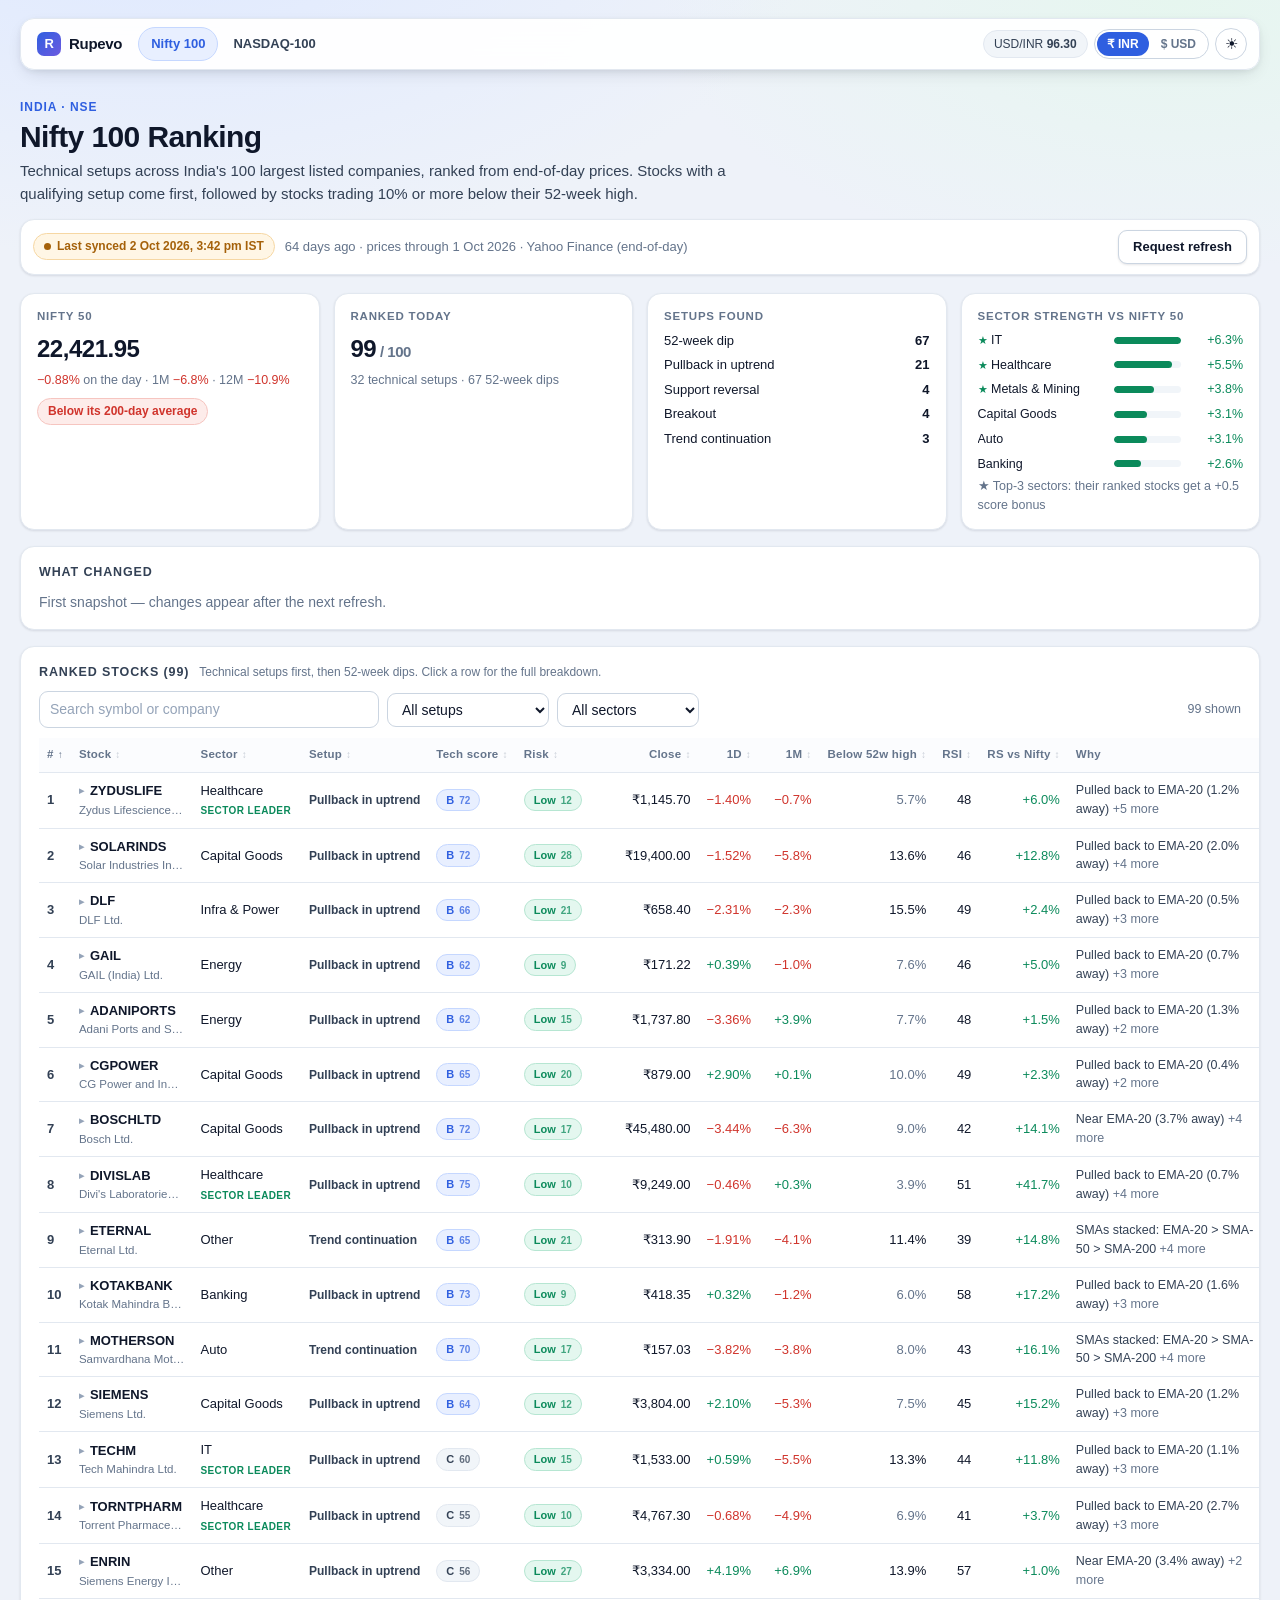
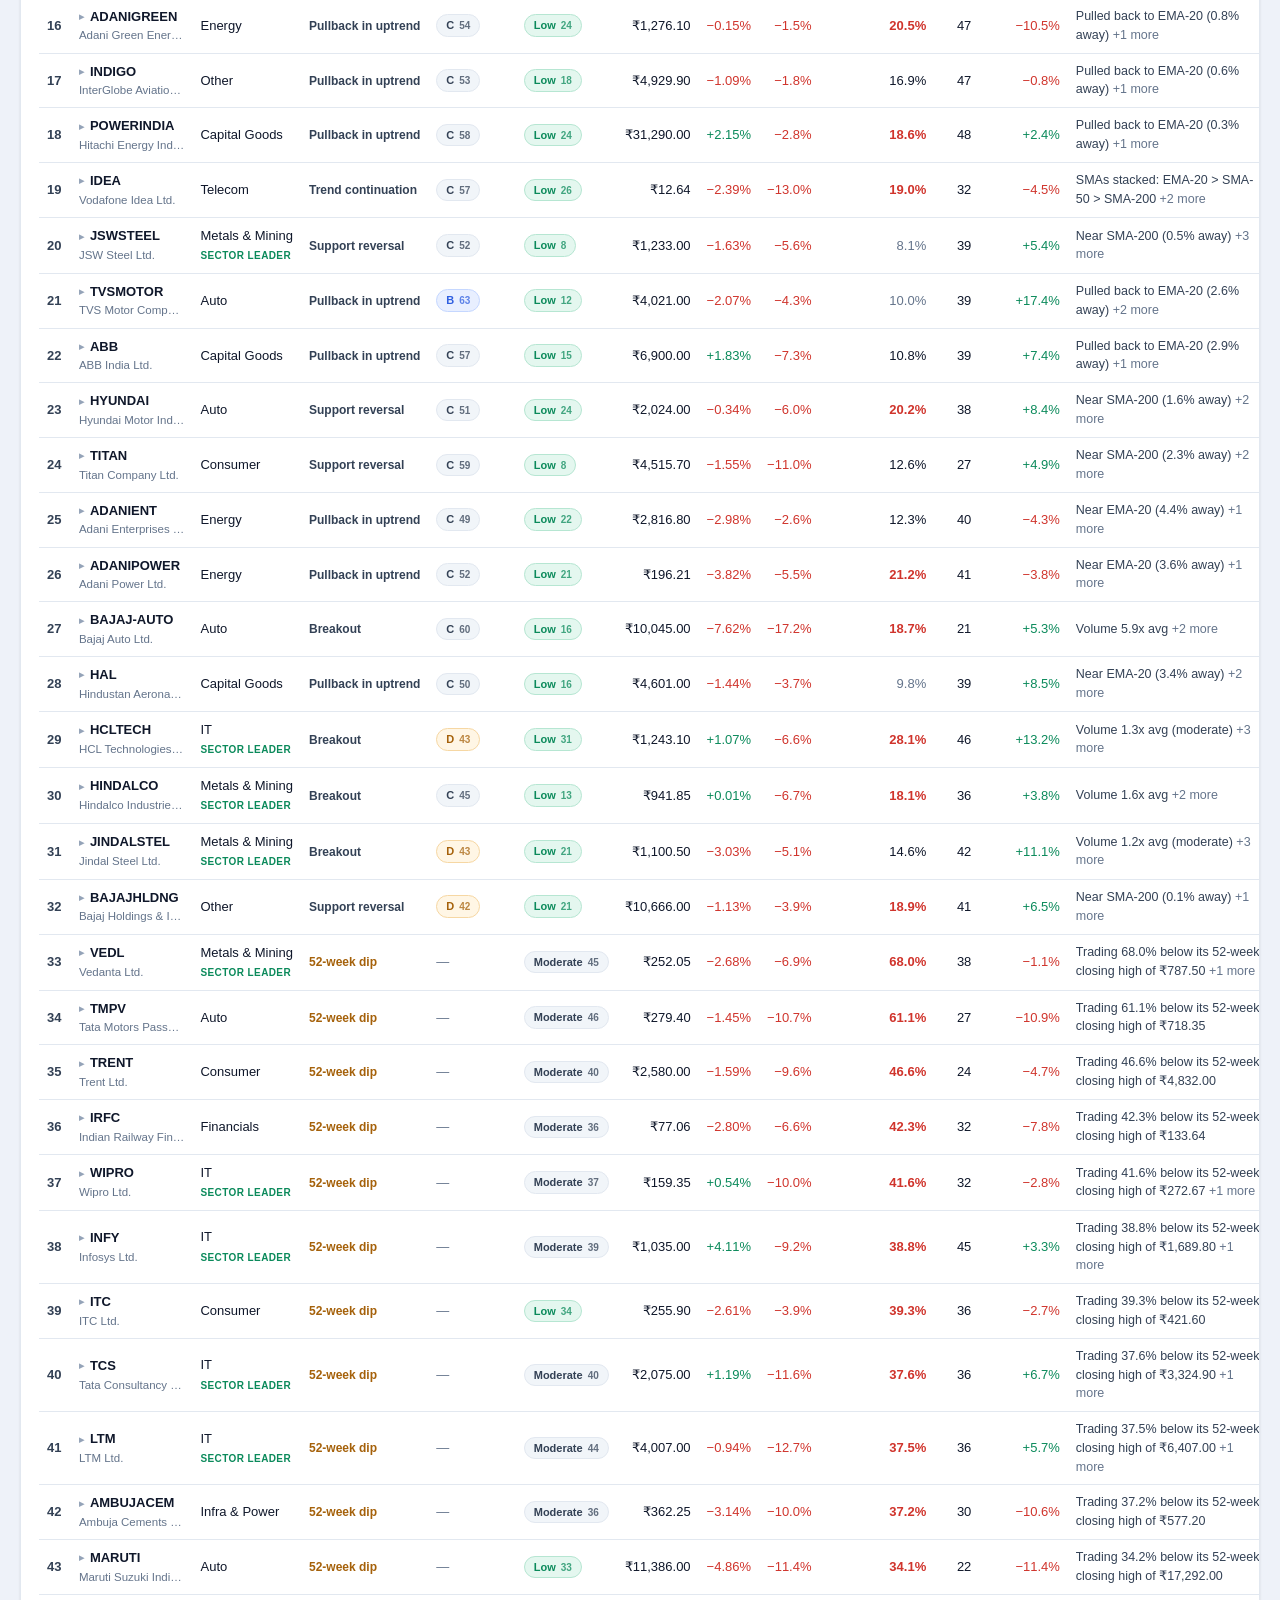
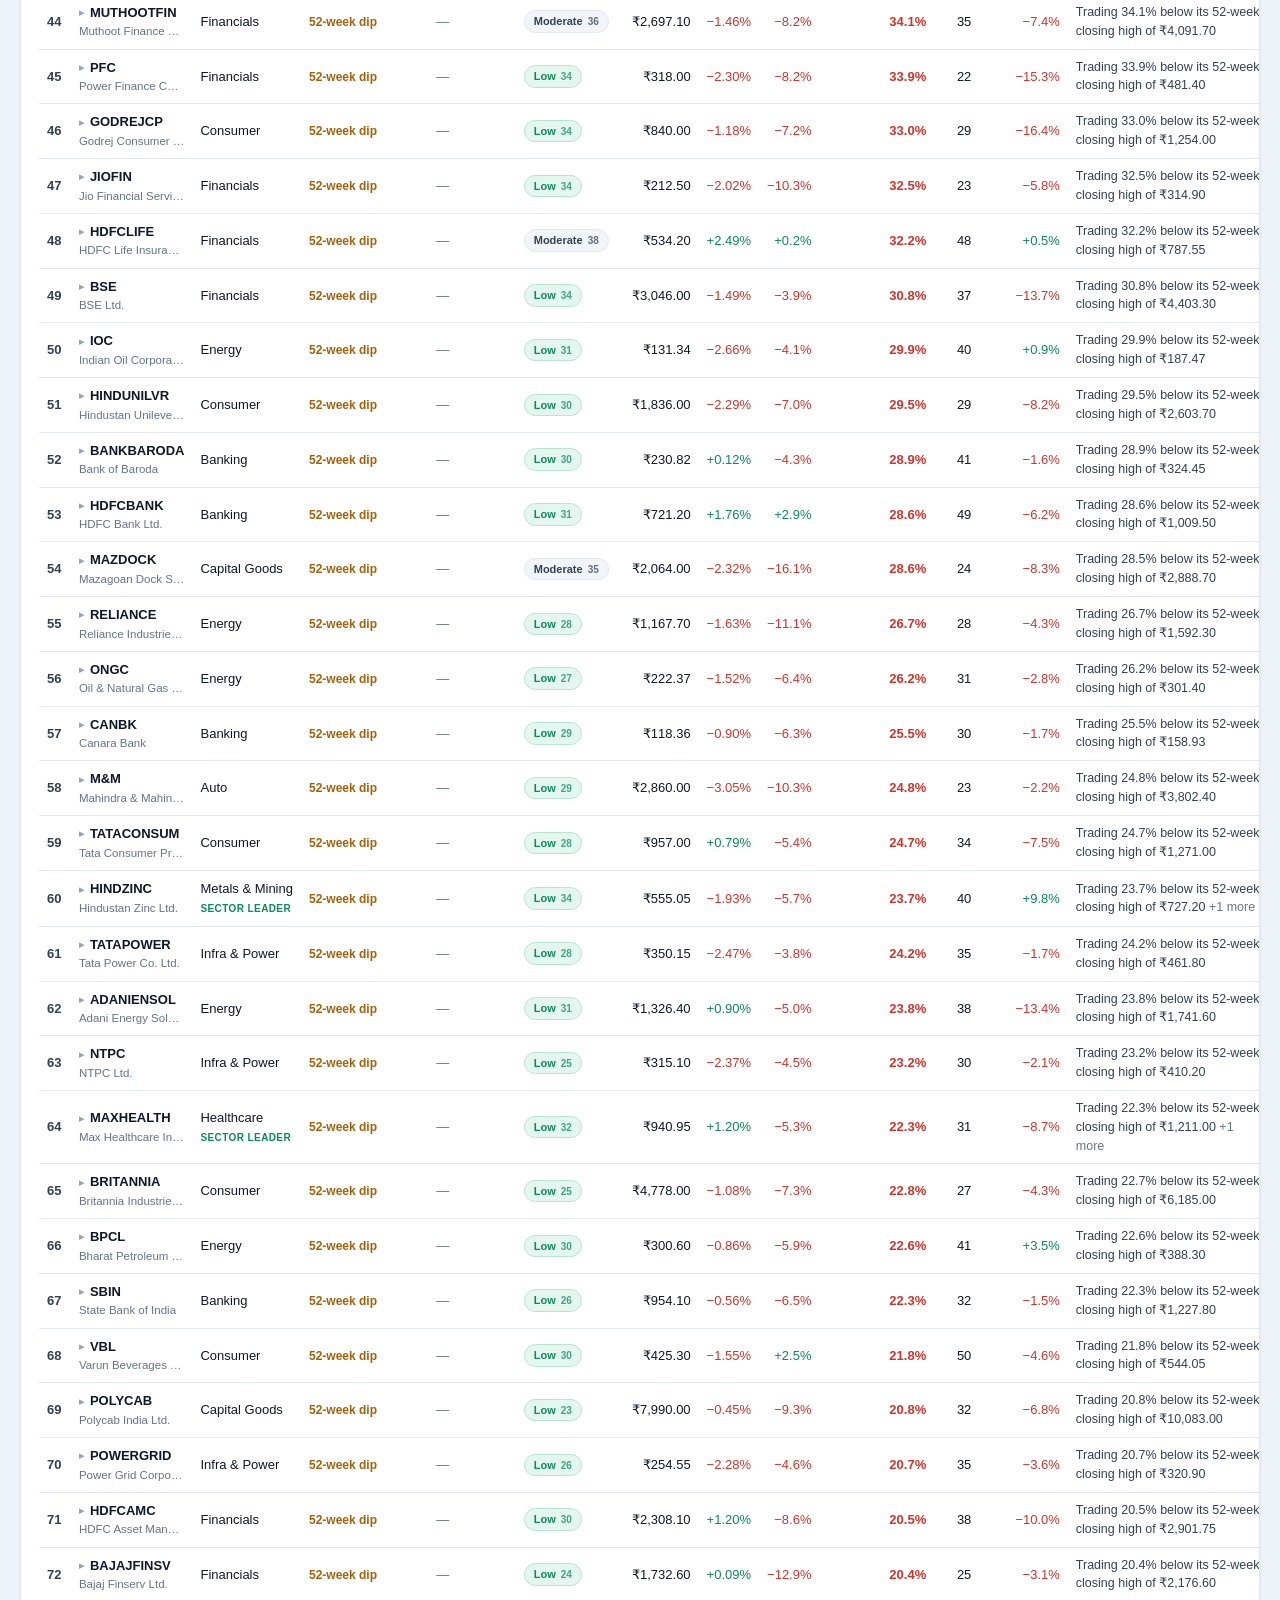
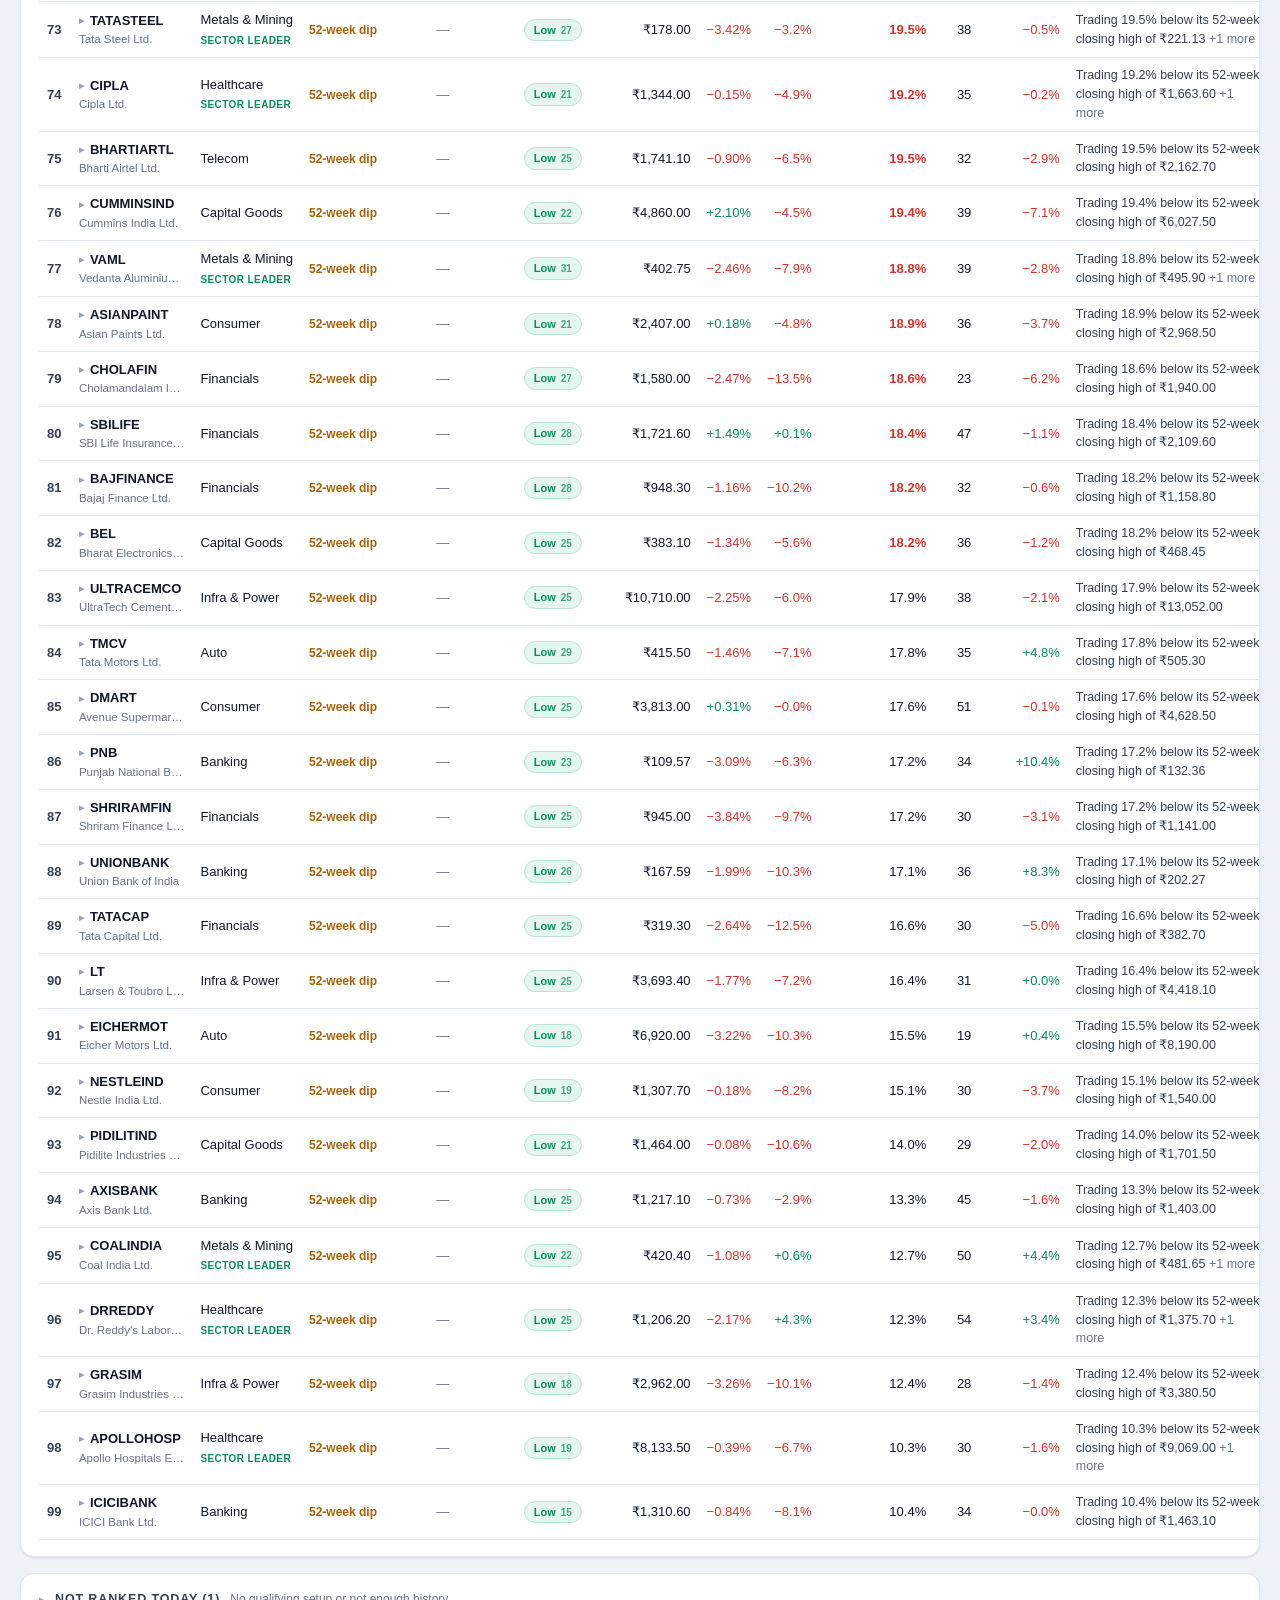
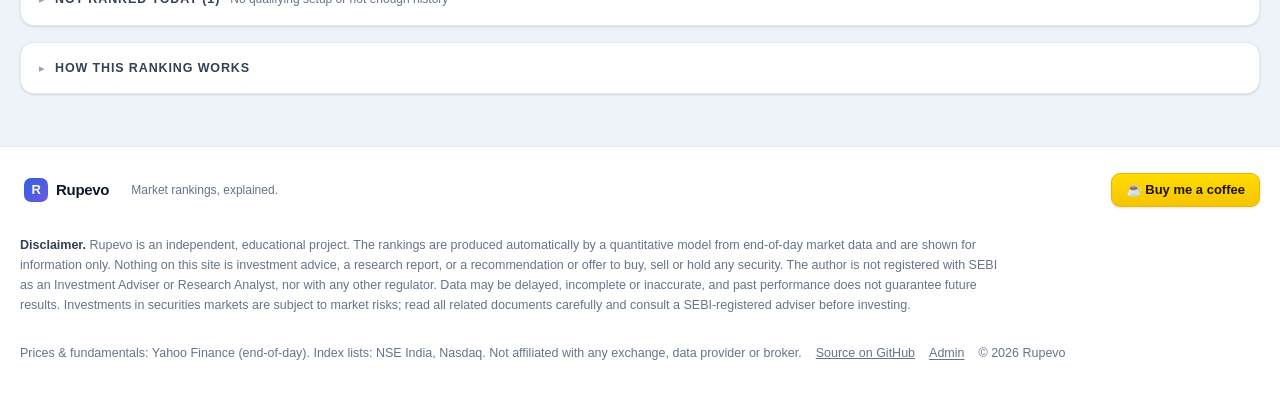
==== site/india/index.html @ c5e76577 "Launch Rupevo: public Nifty 100 and NASDAQ-100 rankings Static GitHub Pages site plus a Python pipel" ====
<!DOCTYPE html>
<html lang="en">
<head>
  <meta charset="utf-8">
  <meta name="viewport" content="width=device-width, initial-scale=1">
  <title>Indian Nifty 100 Ranking — Rupevo</title>
  <meta name="description" content="Daily technical ranking of India's Nifty 100 stocks: setups, technical scores, risk grades and 52-week dips from end-of-day prices.">
  <meta http-equiv="Content-Security-Policy" content="default-src 'self'; script-src 'self'; style-src 'self' 'unsafe-inline'; img-src 'self' data:; connect-src 'self' https://api.github.com https://api.web3forms.com; base-uri 'self'; form-action 'self'; object-src 'none'">
  <meta property="og:title" content="Indian Nifty 100 Ranking — Rupevo">
  <meta property="og:description" content="Technical setups, scores and risk grades for the Nifty 100.">
  <link rel="icon" href="../assets/img/favicon.svg" type="image/svg+xml">
  <link rel="stylesheet" href="../assets/css/rupevo.css">
  <script src="../assets/js/boot.js"></script>
  <script type="module" src="../assets/js/india.js"></script>
</head>
<body>
  <header id="site-nav"></header>
  <main id="app" class="wrap" aria-busy="true">
    <section class="hero">
      <div class="eyebrow">India · NSE</div>
      <h1>Nifty 100 Ranking</h1>
      <p class="lede">Technical setups across India's 100 largest listed companies, ranked from
        end-of-day prices. Stocks with a qualifying setup come first, followed by stocks trading 10% or
        more below their 52-week high.</p>
      <div class="sync-bar" id="sync-bar"><span class="skel" style="width:320px"></span></div>
    </section>
    <noscript><div class="banner warn">This page needs JavaScript to display the ranking.</div></noscript>
    <div id="notice"></div>
    <div class="tiles" id="tiles"></div>
    <section class="card" id="changes" hidden></section>
    <section class="card" id="ranked-card">
      <span class="skel"></span><span class="skel"></span><span class="skel"></span><span class="skel"></span>
    </section>
    <section class="card" id="others-card" hidden></section>
    <section class="card" id="method-card">
      <details class="fold"><summary><h2>How this ranking works</h2></summary><div id="method-body"></div></details>
    </section>
  </main>
  <footer id="site-footer"></footer>
</body>
</html>
---- site/assets/css/rupevo.css ----
/* Rupevo design system — tokens and components ported from the
   ai-portfolio-manager dashboard (modes/dashboard/theme.py) so the public
   site reads as the same product. Theme is driven by html[data-theme]. */

:root {
  color-scheme: light;
  --bg: #eef2f9;
  --bg-tint: radial-gradient(1200px 600px at 12% -8%, #dfe9ff 0%, rgba(223,233,255,0) 55%),
             radial-gradient(1000px 520px at 92% 0%, #e6f6ef 0%, rgba(230,246,239,0) 52%);
  --card: #ffffff;
  --card-2: #fbfcfe;
  --soft: #f1f5f9;
  --input-bg: #ffffff;
  --line: #e2e8f0;
  --line-strong: #cbd5e1;
  --fg: #0f172a;
  --fg-2: #334155;
  --muted: #64748b;
  --faint: #94a3b8;
  --accent: #2f5fe0;
  --accent-2: #6d5ae0;
  --accent-fg: #ffffff;
  --accent-soft: #e8efff;
  --accent-line: #c5d7ff;
  --pos: #0b8a5b;
  --pos-bg: #e4f7ef;
  --pos-line: #b6e6d2;
  --neg: #d0342c;
  --neg-bg: #fdecea;
  --neg-line: #f6c5c0;
  --warn-fg: #a5610a;
  --warn-bg: #fff6e5;
  --warn-line: #f6d7a3;
  --info-fg: #1d4ed8;
  --info-bg: #eaf1ff;
  --info-line: #c9daff;
  --radius: 14px;
  --radius-sm: 9px;
  --radius-pill: 999px;
  --shadow-sm: 0 1px 2px rgba(15,23,42,.05), 0 1px 3px rgba(15,23,42,.06);
  --shadow-md: 0 6px 18px -6px rgba(15,23,42,.16), 0 2px 6px rgba(15,23,42,.06);
  --shadow-lg: 0 18px 42px -18px rgba(15,23,42,.35);
  --ring: 0 0 0 3px rgba(47,95,224,.22);
  --font: -apple-system, BlinkMacSystemFont, "Segoe UI", Roboto, "Helvetica Neue", Arial, sans-serif;
  --mono: "SF Mono", ui-monospace, "Cascadia Mono", Menlo, Consolas, monospace;
  --wrap: 1240px;
}

html[data-theme="dark"] {
  color-scheme: dark;
  --bg: #0a1020;
  --bg-tint: radial-gradient(1200px 600px at 12% -8%, #16244a 0%, rgba(22,36,74,0) 55%),
             radial-gradient(1000px 520px at 92% 0%, #10312a 0%, rgba(16,49,42,0) 52%);
  --card: #121a2b;
  --card-2: #162034;
  --soft: #1a2438;
  --input-bg: #161f33;
  --line: #253149;
  --line-strong: #33425f;
  --fg: #e6edf8;
  --fg-2: #c6d2e4;
  --muted: #93a3bb;
  --faint: #6f819b;
  --accent: #6f9bff;
  --accent-2: #a08cff;
  --accent-fg: #08122a;
  --accent-soft: #1a2947;
  --accent-line: #2e4472;
  --pos: #34d39f;
  --pos-bg: #0f2e26;
  --pos-line: #1d5544;
  --neg: #ff7b72;
  --neg-bg: #331a1c;
  --neg-line: #5f2b2b;
  --warn-fg: #f0b45e;
  --warn-bg: #33260f;
  --warn-line: #5c451c;
  --info-fg: #93b4ff;
  --info-bg: #182444;
  --info-line: #2c3f6b;
  --shadow-sm: 0 1px 2px rgba(0,0,0,.4);
  --shadow-md: 0 8px 22px -8px rgba(0,0,0,.65);
  --shadow-lg: 0 22px 48px -20px rgba(0,0,0,.8);
  --ring: 0 0 0 3px rgba(111,155,255,.28);
}

* { box-sizing: border-box; }
html, body { min-height: 100%; }
body {
  margin: 0;
  padding: 18px 20px 0;
  font-family: var(--font);
  font-size: 14px;
  line-height: 1.5;
  color: var(--fg);
  background-color: var(--bg);
  background-image: var(--bg-tint);
  background-attachment: fixed;
  background-repeat: no-repeat;
  -webkit-font-smoothing: antialiased;
  display: flex;
  flex-direction: column;
}
a { color: var(--accent); }
::selection { background: var(--accent-soft); color: var(--fg); }
:focus-visible { outline: none; box-shadow: var(--ring); border-radius: var(--radius-sm); }
[hidden] { display: none !important; }
.sr-only { position: absolute; width: 1px; height: 1px; padding: 0; margin: -1px;
           overflow: hidden; clip: rect(0 0 0 0); white-space: nowrap; border: 0; }
.wrap { width: 100%; max-width: var(--wrap); margin: 0 auto; }
main.wrap { flex: 1; }
.muted { color: var(--muted); }
.faint { color: var(--faint); }
.pos { color: var(--pos); }
.neg { color: var(--neg); }
.num { font-variant-numeric: tabular-nums; }
.small { font-size: 12px; }
.mono { font-family: var(--mono); }

/* ── Navigation ─────────────────────────────────────────── */
.topnav {
  position: sticky; top: 8px; z-index: 40;
  display: flex; align-items: center; gap: 6px; flex-wrap: wrap;
  width: 100%; max-width: var(--wrap); margin: 0 auto 22px; padding: 8px 12px;
  background: color-mix(in srgb, var(--card) 94%, transparent);
  backdrop-filter: saturate(1.6) blur(12px);
  -webkit-backdrop-filter: saturate(1.6) blur(12px);
  border: 1px solid var(--line); border-radius: var(--radius);
  box-shadow: var(--shadow-md);
}
.brand {
  display: inline-flex; align-items: center; gap: 8px; padding: 2px 10px 2px 4px;
  font-weight: 800; font-size: 15px; letter-spacing: -.02em;
  color: var(--fg); text-decoration: none; white-space: nowrap;
}
.brand-mark {
  width: 24px; height: 24px; border-radius: 7px; display: inline-grid; place-items: center;
  background: linear-gradient(135deg, var(--accent), var(--accent-2));
  color: #fff; font-size: 13px; font-weight: 800;
}
.nav-links { display: flex; gap: 2px; flex-wrap: wrap; }
.nav-links a {
  padding: 6px 12px; border-radius: var(--radius-pill); border: 1px solid transparent;
  color: var(--fg-2); font-weight: 600; font-size: 13px; text-decoration: none; white-space: nowrap;
}
.nav-links a:hover { background: var(--soft); color: var(--fg); }
.nav-links a[aria-current="page"] {
  background: var(--accent-soft); color: var(--accent); border-color: var(--accent-line);
}
.nav-spacer { flex: 1; }
.fx-badge {
  font-size: 12px; padding: 4px 10px; border-radius: var(--radius-pill);
  background: var(--soft); color: var(--fg-2); border: 1px solid var(--line); white-space: nowrap;
}
.cur-toggle {
  display: inline-flex; padding: 2px; gap: 2px; border-radius: var(--radius-pill);
  border: 1px solid var(--line-strong); background: var(--card); cursor: pointer; font: inherit;
}
.cur-pill {
  padding: 3px 10px; border-radius: var(--radius-pill); font-size: 12px; font-weight: 700;
  color: var(--muted);
}
.cur-pill.active { background: var(--accent); color: var(--accent-fg); }
.icon-btn {
  font: inherit; font-size: 15px; line-height: 1; cursor: pointer;
  width: 32px; height: 32px; display: inline-flex; align-items: center; justify-content: center;
  border-radius: var(--radius-pill); border: 1px solid var(--line-strong);
  background: var(--card); color: var(--fg);
}
.icon-btn:hover { background: var(--soft); }
html[data-theme="dark"] .theme-sun { display: none; }
html:not([data-theme="dark"]) .theme-moon { display: none; }

/* ── Buttons, chips, inputs ─────────────────────────────── */
.btn {
  font: inherit; font-weight: 600; font-size: 13px; line-height: 1.2;
  display: inline-flex; align-items: center; gap: 6px;
  padding: 8px 14px; border-radius: var(--radius-sm); border: 1px solid transparent;
  background: linear-gradient(180deg, var(--accent), color-mix(in srgb, var(--accent) 86%, #000));
  color: var(--accent-fg); cursor: pointer; text-decoration: none;
  box-shadow: var(--shadow-sm); transition: filter .15s ease, box-shadow .15s ease;
}
.btn:hover { filter: brightness(1.06); box-shadow: var(--shadow-md); }
.btn:active { transform: translateY(1px); }
.btn[disabled] { opacity: .55; cursor: not-allowed; box-shadow: none; filter: none; }
.btn.alt { background: var(--card); color: var(--fg); border-color: var(--line-strong); }
.btn.alt:hover { background: var(--soft); }
.btn.ghost { background: transparent; color: var(--fg-2); border-color: transparent; box-shadow: none; }
.btn.ghost:hover { background: var(--soft); }
.btn.small { padding: 5px 10px; font-size: 12px; }
.linkish { font: inherit; background: none; border: 0; padding: 0; color: var(--accent);
           cursor: pointer; text-decoration: underline; text-underline-offset: 2px; }

.chip {
  display: inline-flex; align-items: center; gap: 6px; padding: 3px 10px;
  border-radius: var(--radius-pill); font-size: 12px; font-weight: 600; line-height: 1.6;
  border: 1px solid var(--line); background: var(--soft); color: var(--fg-2); white-space: nowrap;
}
.chip.pos { background: var(--pos-bg); color: var(--pos); border-color: var(--pos-line); }
.chip.neg { background: var(--neg-bg); color: var(--neg); border-color: var(--neg-line); }
.chip.warn { background: var(--warn-bg); color: var(--warn-fg); border-color: var(--warn-line); }
.chip.info { background: var(--info-bg); color: var(--info-fg); border-color: var(--info-line); }
.chip .dot { width: 7px; height: 7px; border-radius: 50%; background: currentColor; }

input[type="text"], input[type="search"], input[type="email"], input[type="password"],
select, textarea {
  font: inherit; color: var(--fg); background: var(--input-bg);
  border: 1px solid var(--line-strong); border-radius: var(--radius-sm); padding: 7px 10px;
}
input::placeholder, textarea::placeholder { color: var(--faint); }
input:focus-visible, select:focus-visible, textarea:focus-visible {
  border-color: var(--accent); box-shadow: var(--ring);
}
textarea { width: 100%; min-height: 96px; resize: vertical; }
label.field { display: grid; gap: 6px; font-size: 13px; font-weight: 600; color: var(--fg-2); }
label.field input, label.field select, label.field textarea { font-weight: 400; }
.field-hint { font-weight: 400; color: var(--muted); font-size: 12px; }

/* ── Cards and layout blocks ────────────────────────────── */
.card {
  background: var(--card); border: 1px solid var(--line); border-radius: var(--radius);
  box-shadow: var(--shadow-sm); padding: 16px 18px; margin-bottom: 16px; scroll-margin-top: 96px;
}
.card-head { display: flex; align-items: baseline; gap: 10px; flex-wrap: wrap; margin-bottom: 10px; }
.card-head h2 {
  margin: 0; font-size: 12.5px; font-weight: 800; letter-spacing: .07em;
  text-transform: uppercase; color: var(--fg-2);
}
.card-head .hint { font-size: 12px; color: var(--muted); }
.card-head .spacer { flex: 1; }

.hero { margin: 6px 0 18px; }
.eyebrow { font-size: 12px; font-weight: 700; letter-spacing: .08em; text-transform: uppercase;
           color: var(--accent); margin-bottom: 4px; }
.hero h1 { font-size: 30px; line-height: 1.15; font-weight: 800; letter-spacing: -.02em; margin: 0 0 6px; }
.hero .lede { margin: 0 0 14px; max-width: 760px; color: var(--fg-2); font-size: 15px; }

.sync-bar {
  display: flex; align-items: center; gap: 10px; flex-wrap: wrap;
  padding: 10px 12px; border: 1px solid var(--line); border-radius: var(--radius);
  background: var(--card); box-shadow: var(--shadow-sm);
}
.sync-bar .sync-meta { font-size: 13px; color: var(--muted); }
.sync-bar .spacer { flex: 1; }
.sync-bar .sync-actions { display: flex; gap: 8px; flex-wrap: wrap; }

.tiles { display: grid; gap: 14px; grid-template-columns: repeat(auto-fit, minmax(230px, 1fr));
         margin: 16px 0; }
.tile { background: var(--card); border: 1px solid var(--line); border-radius: var(--radius);
        box-shadow: var(--shadow-sm); padding: 14px 16px; }
.tile-label { font-size: 11.5px; font-weight: 700; letter-spacing: .07em; text-transform: uppercase;
              color: var(--muted); margin-bottom: 6px; }
.tile-value { font-size: 24px; font-weight: 800; letter-spacing: -.02em; font-variant-numeric: tabular-nums; }
.tile-sub { font-size: 12.5px; color: var(--muted); margin-top: 4px; }
.tile-list { list-style: none; margin: 0; padding: 0; display: grid; gap: 5px; font-size: 13px; }
.tile-list li { display: flex; justify-content: space-between; gap: 10px; }
.tile-list .lead { font-weight: 700; }

.mini-bar { display: grid; grid-template-columns: 128px 1fr 54px; align-items: center; gap: 8px;
            font-size: 12.5px; }
.mini-bar > span:first-child { white-space: nowrap; overflow: hidden; text-overflow: ellipsis; }
.mini-bar .star { color: var(--pos); font-size: 11px; }
.mini-bar .track { height: 7px; border-radius: 4px; background: var(--soft); overflow: hidden; }
.mini-bar .fill { height: 100%; border-radius: 4px; background: var(--accent); }
.mini-bar .fill.neg { background: var(--neg); }
.mini-bar .fill.pos { background: var(--pos); }
.mini-bar .val { text-align: right; font-variant-numeric: tabular-nums; }

/* ── Ranking tables ─────────────────────────────────────── */
.toolbar { display: flex; gap: 8px; flex-wrap: wrap; align-items: center; margin-bottom: 10px; }
.toolbar input[type="search"] { min-width: 220px; flex: 1 1 220px; max-width: 340px; }
.toolbar .count { font-size: 12.5px; color: var(--muted); margin-left: auto; }

.table-scroll { overflow-x: auto; -webkit-overflow-scrolling: touch;
                margin-inline: -18px; padding-inline: 18px; }
table.rank { width: 100%; border-collapse: collapse; font-size: 13px;
             font-variant-numeric: tabular-nums; }
table.rank th, table.rank td { padding: 8px 8px; text-align: left; vertical-align: middle;
                               border-bottom: 1px solid var(--line); white-space: nowrap; }
table.rank th { font-size: 11.5px; font-weight: 700; color: var(--muted); background: var(--card-2);
                letter-spacing: .02em; }
table.rank th.right, table.rank td.right { text-align: right; }
table.rank td.why { white-space: normal; min-width: 200px; max-width: 320px; color: var(--fg-2);
                    font-size: 12.5px; }
table.rank tbody tr.row { cursor: pointer; }
table.rank tbody tr.row:hover td { background: var(--soft); }
table.rank tbody tr.row.open td { background: var(--accent-soft); }
table.rank button.sort {
  font: inherit; color: inherit; background: none; border: 0; padding: 0; cursor: pointer;
  display: inline-flex; gap: 4px; align-items: center; text-transform: inherit; letter-spacing: inherit;
}
table.rank button.sort::after { content: "↕"; opacity: .35; font-size: 10px; }
table.rank th[aria-sort="ascending"] button.sort::after { content: "↑"; opacity: 1; }
table.rank th[aria-sort="descending"] button.sort::after { content: "↓"; opacity: 1; }
.rank-num { font-weight: 800; color: var(--fg-2); }
.stock { display: grid; gap: 1px; }
.stock .sym { font-weight: 800; color: var(--fg); background: none; border: 0; padding: 0; font: inherit;
              font-weight: 800; cursor: pointer; text-align: left; display: inline-flex; gap: 6px;
              align-items: center; }
.stock .sym::before { content: "▸"; font-size: 10px; color: var(--faint); transition: transform .12s; }
tr.open .stock .sym::before { transform: rotate(90deg); color: var(--accent); }
.stock .nm { font-size: 11.5px; color: var(--muted); max-width: 230px; overflow: hidden;
             text-overflow: ellipsis; }
.leader-tag { font-size: 10px; font-weight: 800; color: var(--pos); letter-spacing: .04em; }
.empty { padding: 26px 8px; text-align: center; color: var(--muted); }

/* Grade / band pills */
.grade { display: inline-flex; align-items: baseline; gap: 5px; padding: 2px 9px;
         border-radius: var(--radius-pill); font-size: 11px; font-weight: 700;
         border: 1px solid transparent; white-space: nowrap; }
.grade em { font-style: normal; font-weight: 600; opacity: .75; font-size: 10px; }
.conv-a, .band-excellent { background: var(--pos-bg); color: var(--pos); border-color: var(--pos-line); }
.conv-b, .band-strong { background: var(--accent-soft); color: var(--accent); border-color: var(--accent-line); }
.conv-c, .band-average { background: var(--soft); color: var(--fg-2); border-color: var(--line); }
.conv-d, .band-weak { background: var(--warn-bg); color: var(--warn-fg); border-color: var(--warn-line); }
.band-poor { background: var(--neg-bg); color: var(--neg); border-color: var(--neg-line); }
.risk-low { background: var(--pos-bg); color: var(--pos); border-color: var(--pos-line); }
.risk-moderate { background: var(--soft); color: var(--fg-2); border-color: var(--line); }
.risk-high { background: var(--warn-bg); color: var(--warn-fg); border-color: var(--warn-line); }
.risk-very-high { background: var(--neg-bg); color: var(--neg); border-color: var(--neg-line); }
.setup-tag { font-size: 12px; font-weight: 600; color: var(--fg-2); }
.setup-tag.dip { color: var(--warn-fg); }

/* Detail panel */
tr.detail-row > td { background: var(--card-2); white-space: normal; padding: 0; }
.detail { display: grid; gap: 18px; grid-template-columns: minmax(0, 1.1fr) minmax(0, 1fr);
          padding: 16px 18px 18px; }
.detail h3 { margin: 0 0 8px; font-size: 12px; letter-spacing: .07em; text-transform: uppercase;
             color: var(--muted); }
.detail section + section { margin-top: 16px; }
.detail ul.reasons { margin: 0; padding-left: 18px; display: grid; gap: 4px; color: var(--fg-2); }
.detail .bars { display: grid; gap: 7px; }
.detail .bar-row { display: grid; grid-template-columns: 150px 1fr 44px; gap: 10px; align-items: center;
                   font-size: 12.5px; }
.detail .bar-row .track { height: 8px; border-radius: 4px; background: var(--soft); overflow: hidden; }
.detail .bar-row .fill { height: 100%; border-radius: 4px;
                         background: linear-gradient(90deg, var(--accent), var(--accent-2)); }
.detail .bar-row.off { opacity: .5; }
.detail .bar-note { grid-column: 1 / -1; font-size: 11.5px; color: var(--muted); margin-top: -3px; }
.kv { display: grid; grid-template-columns: repeat(2, minmax(0, 1fr)); gap: 0 18px; font-size: 12.5px; }
.kv div { display: flex; justify-content: space-between; gap: 10px; padding: 5px 0;
          border-bottom: 1px dashed var(--line); }
.kv dt { color: var(--muted); }
.kv dd { margin: 0; font-weight: 600; text-align: right; font-variant-numeric: tabular-nums; }
.range { margin: 4px 0 10px; }
.range .track { position: relative; height: 6px; border-radius: 3px;
                background: linear-gradient(90deg, var(--neg-bg), var(--soft), var(--pos-bg));
                border: 1px solid var(--line); }
.range .marker { position: absolute; top: 50%; width: 12px; height: 12px; border-radius: 50%;
                 background: var(--accent); border: 2px solid var(--card); transform: translate(-50%, -50%);
                 box-shadow: var(--shadow-sm); }
.range .ends { display: flex; justify-content: space-between; font-size: 11.5px; color: var(--muted);
               margin-top: 4px; }
.detail .links { display: flex; gap: 12px; flex-wrap: wrap; font-size: 12.5px; margin-top: 12px; }

/* Changes card */
.changes { display: grid; gap: 14px; grid-template-columns: repeat(auto-fit, minmax(240px, 1fr)); }
.changes h3 { margin: 0 0 6px; font-size: 12px; text-transform: uppercase; letter-spacing: .07em;
              color: var(--muted); }
.changes ul { list-style: none; margin: 0; padding: 0; display: grid; gap: 4px; font-size: 13px; }
.changes li { display: flex; gap: 8px; align-items: baseline; }
.changes .sym { font-weight: 700; }

details.fold > summary { cursor: pointer; list-style: none; display: flex; align-items: baseline; gap: 10px; }
details.fold > summary::-webkit-details-marker { display: none; }
details.fold > summary::before { content: "▸"; color: var(--faint); font-size: 11px; transition: transform .12s; }
details.fold[open] > summary::before { transform: rotate(90deg); }
details.fold > summary h2 { margin: 0; font-size: 12.5px; font-weight: 800; letter-spacing: .07em;
                            text-transform: uppercase; color: var(--fg-2); }
details.fold[open] > summary { margin-bottom: 12px; }

.prose { color: var(--fg-2); max-width: 860px; }
.prose h3 { font-size: 14px; margin: 18px 0 6px; color: var(--fg); }
.prose p, .prose li { font-size: 13.5px; }
.prose table { border-collapse: collapse; font-size: 13px; margin: 8px 0; }
.prose th, .prose td { border-bottom: 1px solid var(--line); padding: 6px 10px; text-align: left; }

.banner { padding: 10px 14px; border-radius: var(--radius-sm); font-size: 13px; margin: 0 0 16px;
          border: 1px solid var(--info-line); background: var(--info-bg); color: var(--fg); }
.banner.warn { border-color: var(--warn-line); background: var(--warn-bg); color: var(--warn-fg); }
.banner.error { border-color: var(--neg-line); background: var(--neg-bg); color: var(--neg); }

/* Skeleton while data loads */
.skel { display: block; height: 14px; border-radius: 6px; margin: 8px 0;
        background: linear-gradient(90deg, var(--soft) 25%, var(--line) 37%, var(--soft) 63%);
        background-size: 400% 100%; animation: shimmer 1.3s ease infinite; }
@keyframes shimmer { 0% { background-position: 100% 50%; } 100% { background-position: 0 50%; } }

/* ── Landing ───────────────────────────────────────────── */
.home-hero { padding: 26px 0 8px; }
.home-hero h1 { font-size: 40px; line-height: 1.08; letter-spacing: -.03em; margin: 0 0 10px; }
.home-hero h1 .grad { background: linear-gradient(90deg, var(--accent), var(--accent-2));
                      -webkit-background-clip: text; background-clip: text; color: transparent; }
.home-hero p { font-size: 16px; color: var(--fg-2); max-width: 640px; margin: 0; }
.home-cards { display: grid; gap: 16px; grid-template-columns: repeat(auto-fit, minmax(280px, 1fr));
              margin: 26px 0; }
.home-card { display: flex; flex-direction: column; gap: 10px; padding: 20px; text-decoration: none;
             color: inherit; transition: transform .12s ease, box-shadow .15s ease; margin: 0; }
a.home-card:hover { transform: translateY(-2px); box-shadow: var(--shadow-md); }
.home-card h2 { margin: 0; font-size: 19px; letter-spacing: -.01em; }
.home-card p { margin: 0; color: var(--fg-2); }
.home-card .meta { font-size: 12.5px; color: var(--muted); margin-top: auto; }
.home-card .go { font-weight: 700; color: var(--accent); }
.home-card.soon { opacity: .75; border-style: dashed; }

/* ── Footer ─────────────────────────────────────────────── */
.site-footer { margin-top: 36px; border-top: 1px solid var(--line); background: var(--card);
               margin-inline: -20px; padding: 26px 20px 30px; }
.site-footer .inner { max-width: var(--wrap); margin: 0 auto; display: grid; gap: 16px; }
.footer-row { display: flex; gap: 12px; flex-wrap: wrap; align-items: center; }
.footer-row .spacer { flex: 1; }
.disclaimer { font-size: 12.5px; color: var(--muted); line-height: 1.6; max-width: 980px; }
.disclaimer strong { color: var(--fg-2); }
.footer-links { display: flex; gap: 14px; flex-wrap: wrap; font-size: 12.5px; color: var(--muted); }
.footer-links a, .footer-links button { color: var(--muted); }
.coffee-btn { background: linear-gradient(180deg, #ffdd00, #f5c400); color: #1f1300;
              border-color: #e6b800; }
html[data-theme="dark"] .coffee-btn { color: #1f1300; }

/* ── Dialogs and toasts ─────────────────────────────────── */
dialog.modal {
  width: min(520px, calc(100vw - 32px)); padding: 0; border: 1px solid var(--line);
  border-radius: var(--radius); background: var(--card); color: var(--fg); box-shadow: var(--shadow-lg);
}
dialog.modal::backdrop { background: rgba(8, 12, 24, .6); }
.modal-head { display: flex; align-items: center; gap: 10px; padding: 14px 18px;
              border-bottom: 1px solid var(--line); }
.modal-head h2 { margin: 0; font-size: 16px; flex: 1; }
.modal-body { padding: 16px 18px; display: grid; gap: 14px; font-size: 13.5px; }
.modal-body p { margin: 0; color: var(--fg-2); }
.modal-foot { display: flex; gap: 8px; justify-content: flex-end; flex-wrap: wrap;
              padding: 12px 18px 16px; }
.modal-body ol { margin: 0; padding-left: 20px; display: grid; gap: 4px; color: var(--fg-2); }
.status-line { font-size: 13px; padding: 10px 12px; border-radius: var(--radius-sm);
               background: var(--soft); border: 1px solid var(--line); }
.status-line.ok { background: var(--pos-bg); border-color: var(--pos-line); color: var(--pos); }
.status-line.bad { background: var(--neg-bg); border-color: var(--neg-line); color: var(--neg); }
.honeypot { position: absolute; left: -10000px; width: 1px; height: 1px; overflow: hidden; }

.toasts { position: fixed; right: 16px; bottom: 16px; z-index: 100; display: grid; gap: 8px;
          max-width: min(380px, calc(100vw - 32px)); }
.toast { padding: 11px 14px; border-radius: var(--radius-sm); font-size: 13px; box-shadow: var(--shadow-lg);
         background: var(--fg); color: var(--card); animation: toast-in .18s ease-out; }
.toast.ok { background: var(--pos); color: #fff; }
.toast.bad { background: var(--neg); color: #fff; }
@keyframes toast-in { from { transform: translateY(8px); opacity: 0; } to { transform: none; opacity: 1; } }

.admin-panel { border: 1px dashed var(--accent-line); background: var(--accent-soft); }

@media (max-width: 860px) {
  body { padding: 12px 12px 0; }
  .topnav { position: static; }
  .nav-spacer { flex-basis: 100%; height: 0; }
  .hero h1 { font-size: 24px; }
  .home-hero h1 { font-size: 30px; }
  .card { padding: 12px; }
  .table-scroll { margin-inline: -12px; padding-inline: 12px; }
  .detail { grid-template-columns: 1fr; padding: 12px; }
  .detail .bar-row { grid-template-columns: 112px 1fr 40px; }
  .kv { grid-template-columns: 1fr; }
  .site-footer { margin-inline: -12px; }
  table.rank .opt { display: none; }
}

@media (prefers-reduced-motion: reduce) {
  * { animation-duration: .001ms !important; animation-iteration-count: 1 !important;
      transition-duration: .001ms !important; }
}
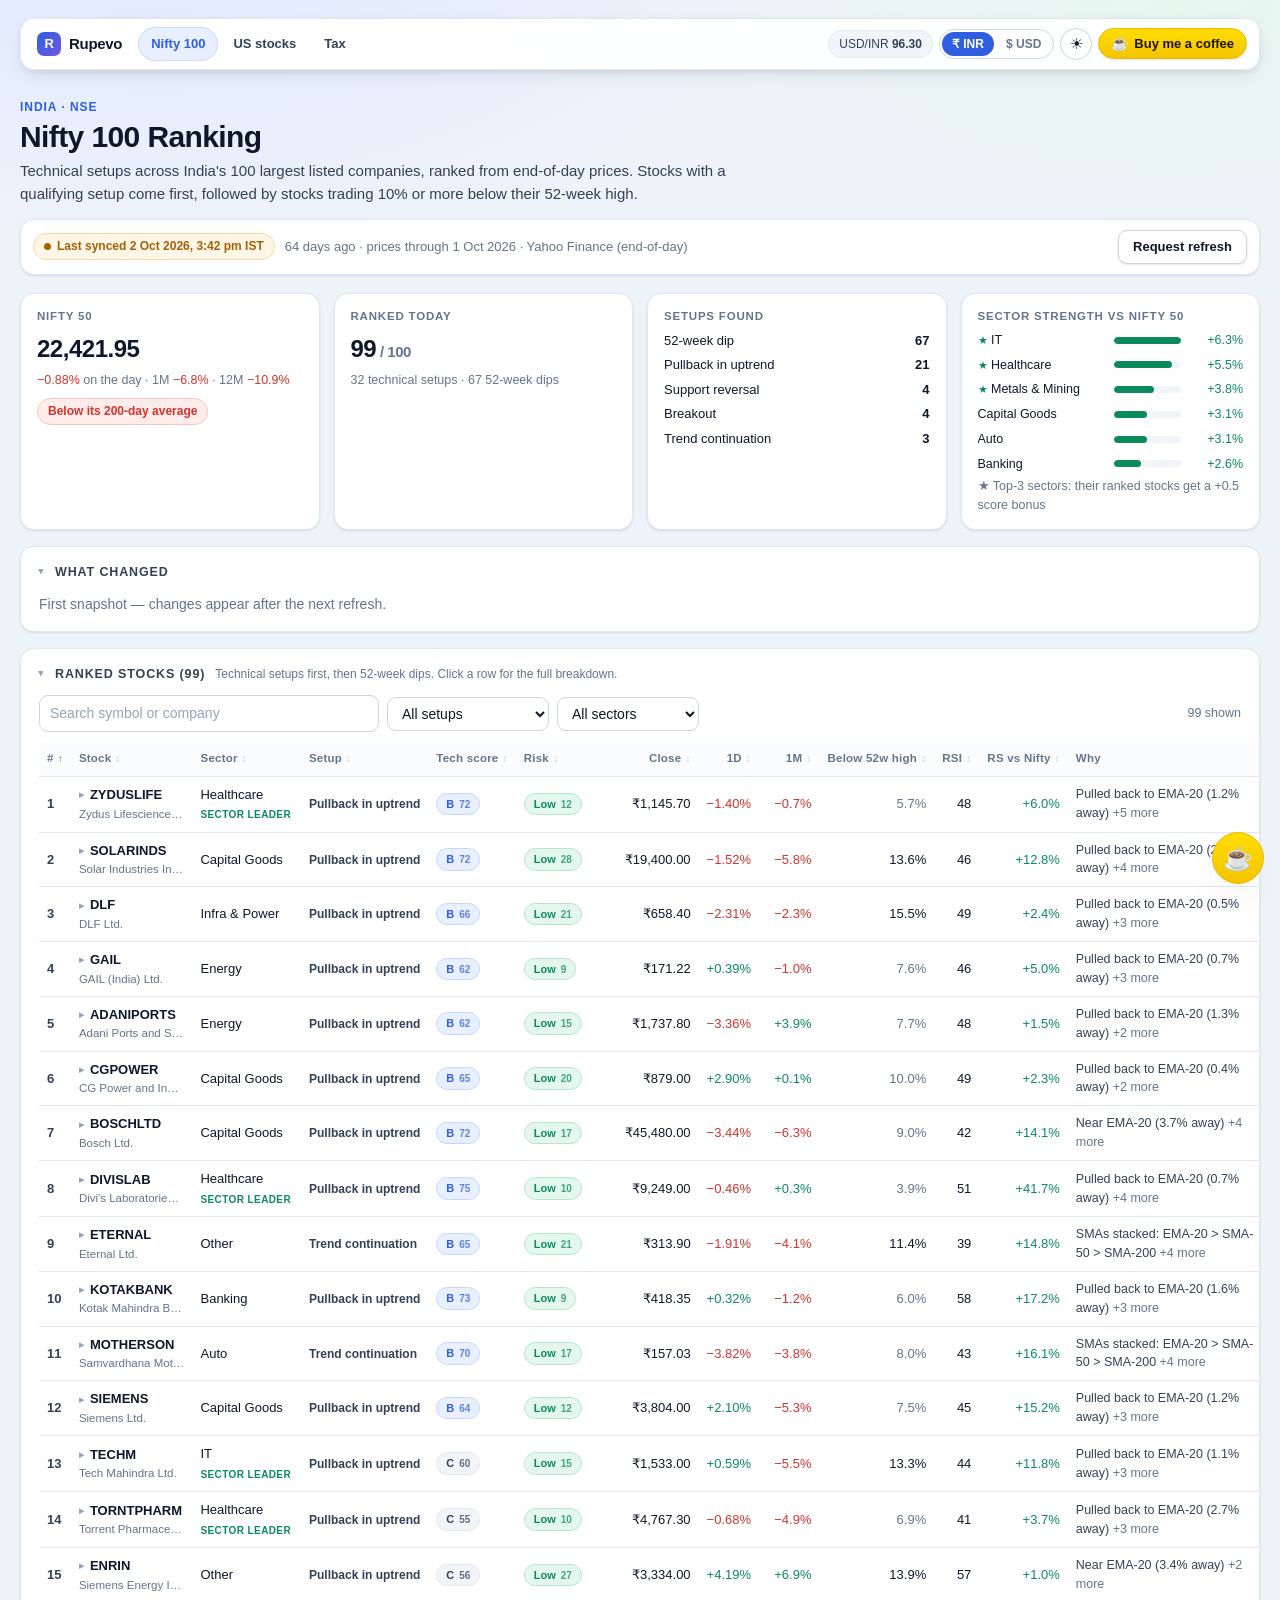
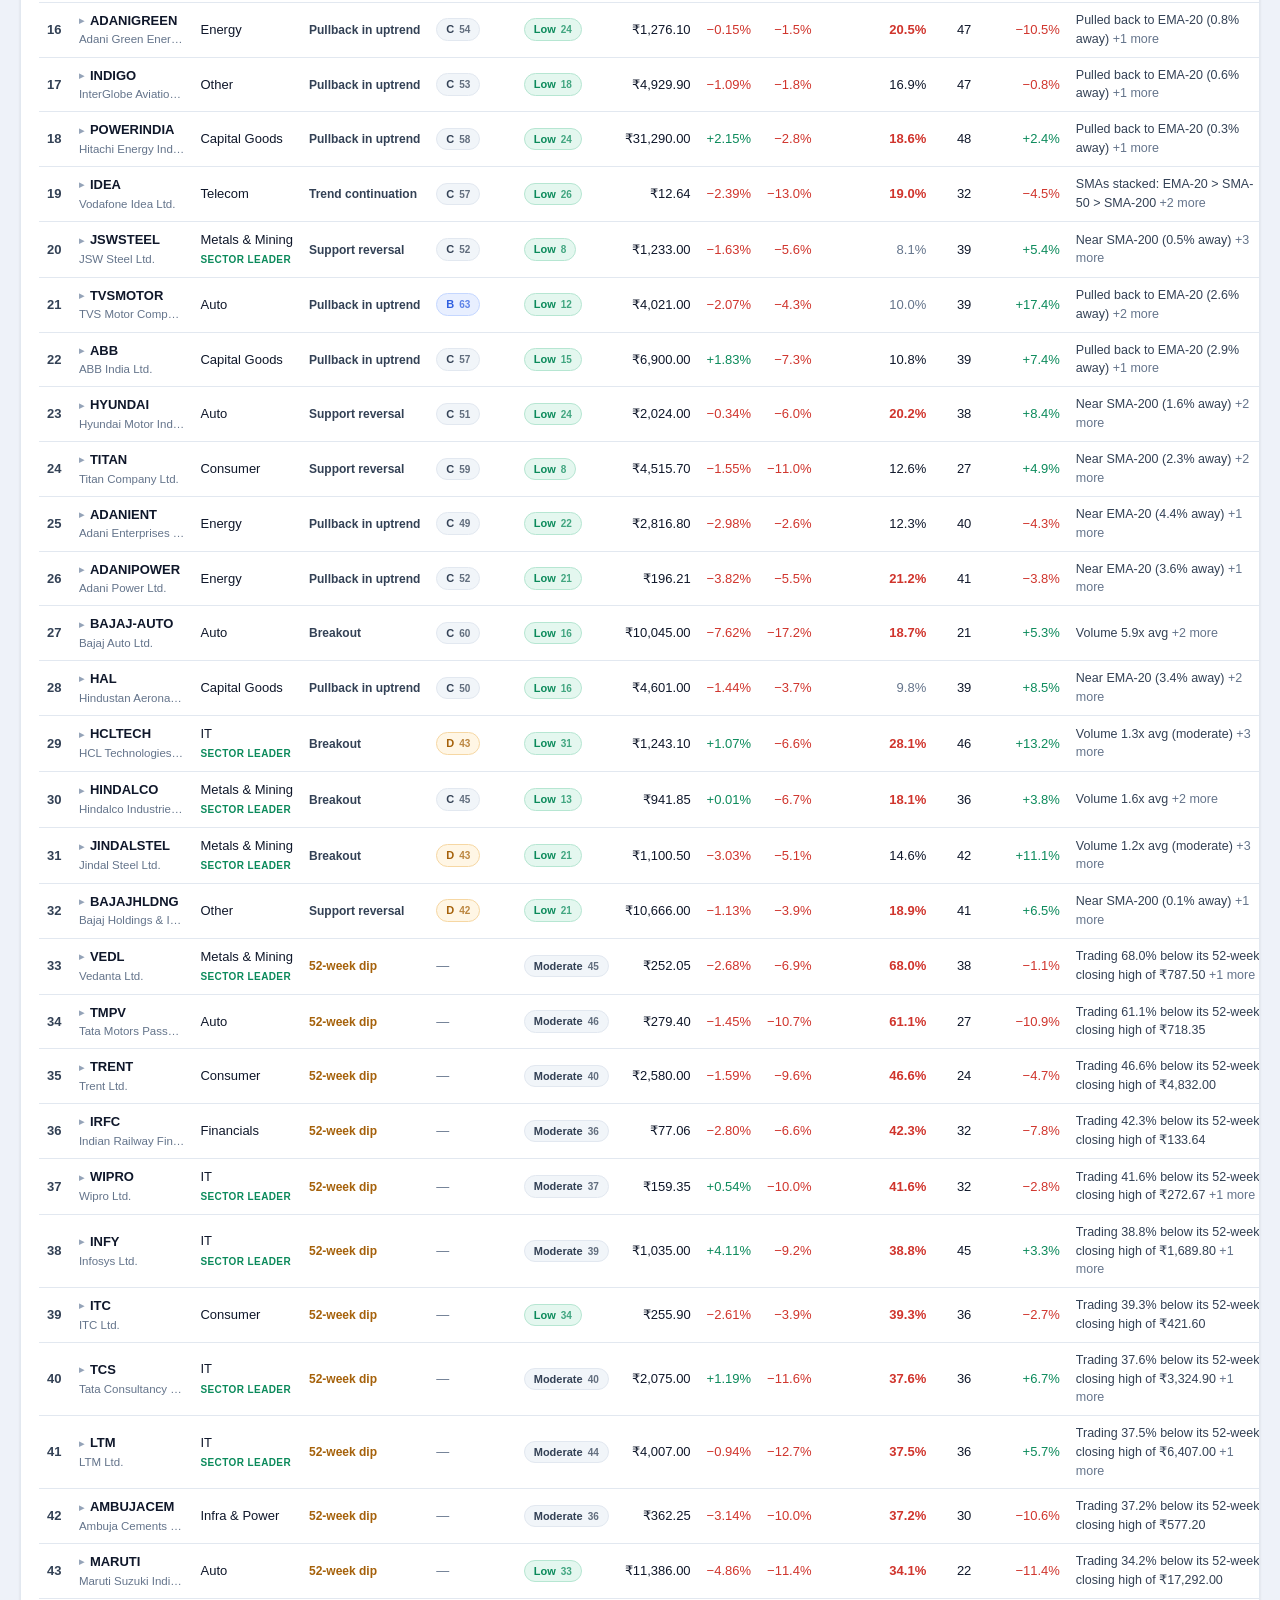
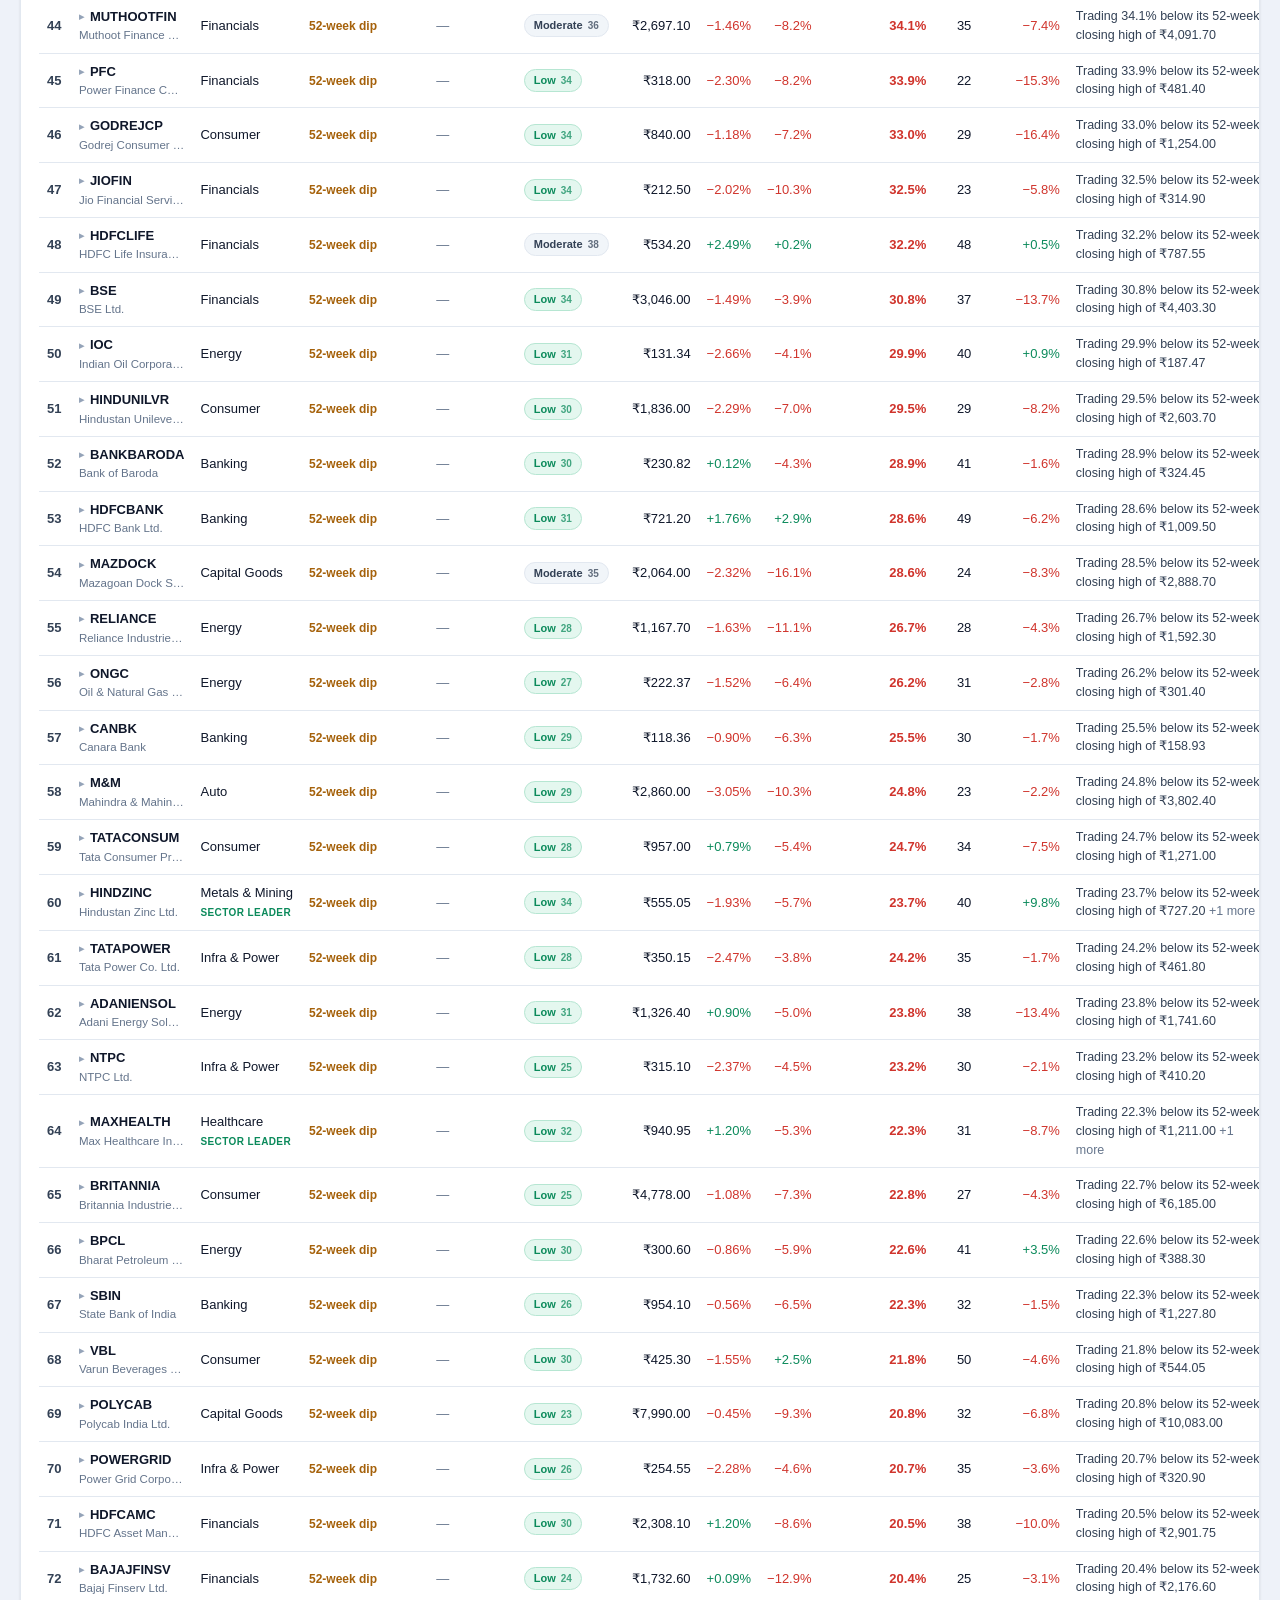
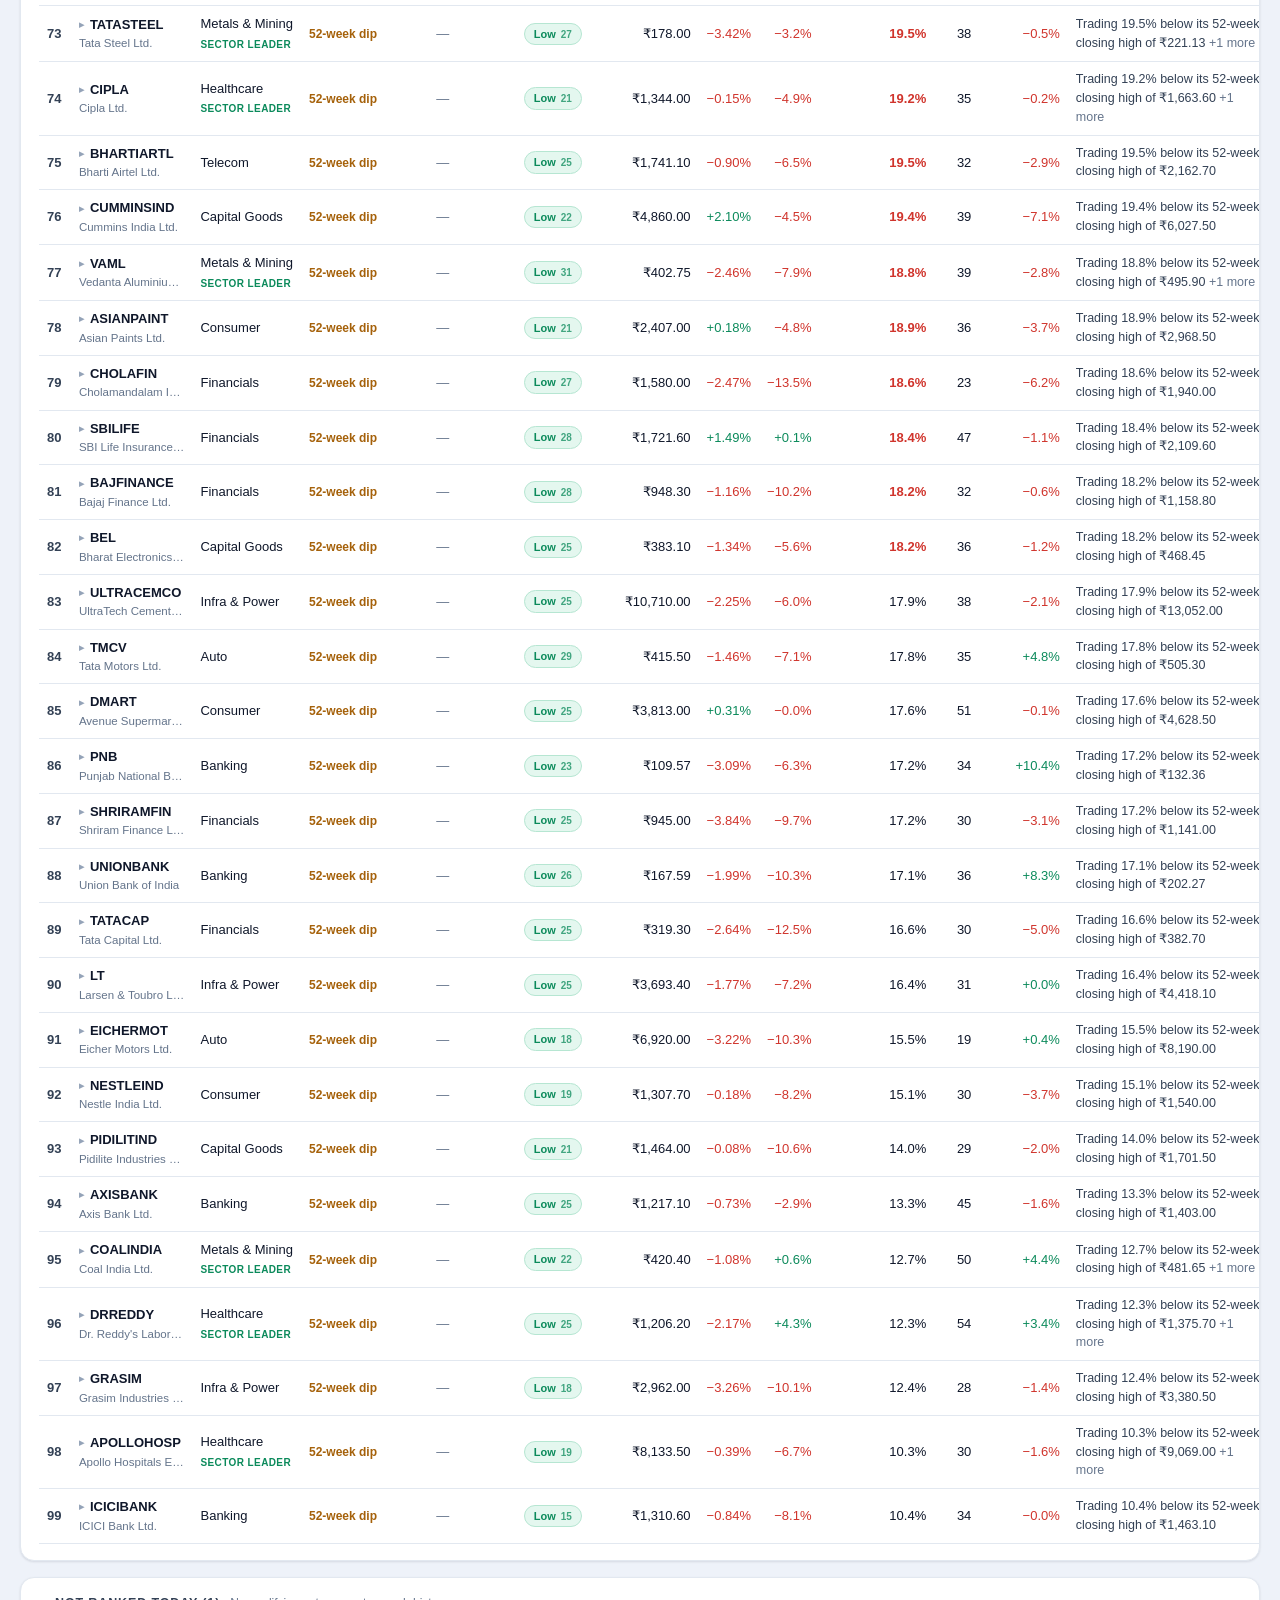
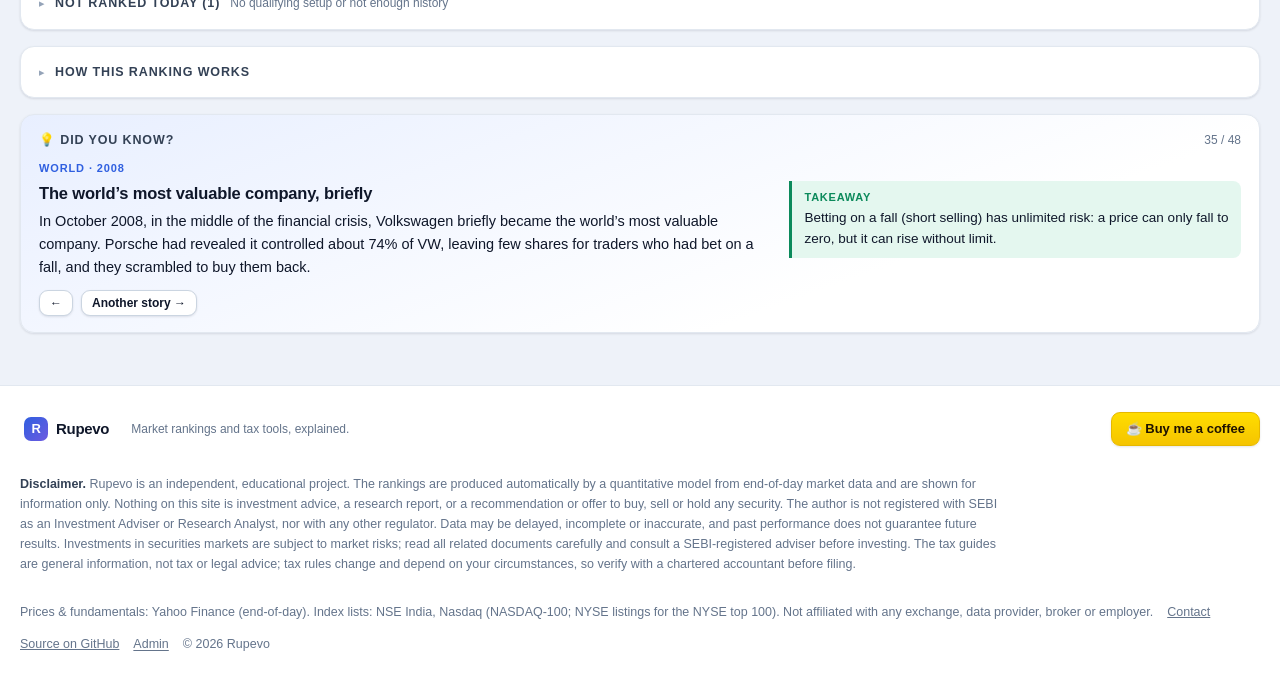
==== commit 2b781949: "Trivia: true stories from market history, each with a takeaway The "Did you know?" card now tells 48" ====
--- a/site/india/index.html
+++ b/site/india/index.html
@@ -35,6 +35,9 @@
     <section class="card" id="method-card">
       <details class="fold"><summary><h2>How this ranking works</h2></summary><div id="method-body"></div></details>
     </section>
+    <aside class="card trivia-card" data-trivia="market" aria-label="Stories from the market">
+      <span class="skel" style="width:40%"></span><span class="skel"></span><span class="skel"></span>
+    </aside>
   </main>
   <footer id="site-footer"></footer>
 </body>
--- a/site/assets/css/rupevo.css
+++ b/site/assets/css/rupevo.css
@@ -244,6 +244,26 @@
 .sync-bar .spacer { flex: 1; }
 .sync-bar .sync-actions { display: flex; gap: 8px; flex-wrap: wrap; }
 
+/* US page: which exchange's list to show (All US, NASDAQ-100, NYSE top 100). */
+.view-switch { display: flex; gap: 8px; flex-wrap: wrap; margin: 0 0 12px; }
+.view-switch:empty { display: none; }
+.view-btn { display: inline-flex; align-items: center; gap: 8px; padding: 7px 14px; font: inherit;
+            font-size: 13.5px; font-weight: 700; color: var(--fg-2); background: var(--card);
+            border: 1px solid var(--line-strong); border-radius: var(--radius-pill); cursor: pointer;
+            box-shadow: var(--shadow-sm); }
+.view-btn:hover { background: var(--soft); }
+.view-btn:focus-visible { outline: none; box-shadow: var(--ring); }
+.view-btn[aria-pressed="true"] { background: var(--accent); border-color: var(--accent); color: var(--accent-fg); }
+.view-btn .view-count { font-size: 11.5px; font-weight: 700; padding: 1px 7px; border-radius: var(--radius-pill);
+                        background: var(--soft); color: var(--muted); }
+.view-btn[aria-pressed="true"] .view-count { background: rgba(255, 255, 255, .22); color: inherit; }
+.view-btn:disabled { opacity: .5; cursor: not-allowed; }
+@media (max-width: 480px) {
+  .view-switch { display: grid; grid-template-columns: repeat(3, minmax(0, 1fr)); gap: 6px; }
+  .view-btn { flex-direction: column; justify-content: center; gap: 3px; padding: 7px 4px; font-size: 12.5px;
+              border-radius: 12px; text-align: center; }
+}
+
 .tiles { display: grid; gap: 14px; grid-template-columns: repeat(auto-fit, minmax(230px, 1fr));
          margin: 16px 0; }
 .tile { background: var(--card); border: 1px solid var(--line); border-radius: var(--radius);
@@ -301,6 +321,10 @@
 tr.open .stock .sym::before { transform: rotate(90deg); color: var(--accent); }
 .stock .nm { font-size: 11.5px; color: var(--muted); max-width: 230px; overflow: hidden;
              text-overflow: ellipsis; }
+.stock .sym-line { display: inline-flex; gap: 6px; align-items: center; }
+.ex-tag { font-size: 9.5px; font-weight: 800; letter-spacing: .05em; padding: 0 5px; line-height: 15px;
+          border-radius: 4px; border: 1px solid var(--line-strong); color: var(--muted); }
+.ex-tag.ex-nyse { color: var(--accent); border-color: var(--accent-line); background: var(--accent-soft); }
 .leader-tag { font-size: 10px; font-weight: 800; color: var(--pos); letter-spacing: .04em; }
 .empty { padding: 26px 8px; text-align: center; color: var(--muted); }
 
@@ -361,12 +385,15 @@
 .changes li { display: flex; gap: 8px; align-items: baseline; }
 .changes .sym { font-weight: 700; }
 
-details.fold > summary { cursor: pointer; list-style: none; display: flex; align-items: baseline; gap: 10px; }
+details.fold > summary { cursor: pointer; list-style: none; display: flex; align-items: baseline; gap: 10px;
+                         flex-wrap: wrap; }
 details.fold > summary::-webkit-details-marker { display: none; }
 details.fold > summary::before { content: "▸"; color: var(--faint); font-size: 11px; transition: transform .12s; }
 details.fold[open] > summary::before { transform: rotate(90deg); }
 details.fold > summary h2 { margin: 0; font-size: 12.5px; font-weight: 800; letter-spacing: .07em;
                             text-transform: uppercase; color: var(--fg-2); }
+details.fold > summary .hint { font-size: 12px; color: var(--muted); }
+details.fold:not([open]) > summary .open-only { display: none; }
 details.fold[open] > summary { margin-bottom: 12px; }
 
 .prose { color: var(--fg-2); max-width: 860px; }
@@ -394,6 +421,8 @@
 .home-hero p { font-size: 16px; color: var(--fg-2); max-width: 640px; margin: 0; }
 .home-cards { display: grid; gap: 16px; grid-template-columns: repeat(auto-fit, minmax(280px, 1fr));
               margin: 26px 0; }
+/* Fixed-width tracks: a short list (one broker, two tools) keeps card width. */
+.home-cards.fill { grid-template-columns: repeat(auto-fill, minmax(300px, 1fr)); margin-top: 0; }
 .home-card { display: flex; flex-direction: column; gap: 10px; padding: 20px; text-decoration: none;
              color: inherit; transition: transform .12s ease, box-shadow .15s ease; margin: 0; }
 a.home-card:hover { transform: translateY(-2px); box-shadow: var(--shadow-md); }
@@ -402,6 +431,7 @@
 .home-card .meta { font-size: 12.5px; color: var(--muted); margin-top: auto; }
 .home-card .go { font-weight: 700; color: var(--accent); }
 .home-card.soon { opacity: .75; border-style: dashed; }
+.home-card.request { border-style: dashed; border-color: var(--accent-line); }
 
 /* ── Footer ─────────────────────────────────────────────── */
 .site-footer { margin-top: 36px; border-top: 1px solid var(--line); background: var(--card);
@@ -416,6 +446,310 @@
 .coffee-btn { background: linear-gradient(180deg, #ffdd00, #f5c400); color: #1f1300;
               border-color: #e6b800; }
 html[data-theme="dark"] .coffee-btn { color: #1f1300; }
+.nav-coffee { padding: 6px 12px; font-size: 13px; border-radius: var(--radius-pill); }
+.nav-coffee > span[aria-hidden] { font-size: 14px; }
+
+/* Floating coffee button: only shown once the (non-sticky, mobile) nav has
+   scrolled out of view — see shell.js. */
+.coffee-fab {
+  position: fixed; right: 16px; bottom: 16px; z-index: 60;
+  width: 52px; height: 52px; border-radius: 50%; font-size: 24px; line-height: 1;
+  display: grid; place-items: center; cursor: pointer;
+  background: linear-gradient(180deg, #ffdd00, #f5c400); color: #1f1300;
+  border: 1px solid #e6b800; box-shadow: var(--shadow-lg);
+  visibility: hidden; opacity: 0; transform: translateY(12px) scale(.9);
+  transition: opacity .18s ease, transform .18s ease, visibility .18s;
+}
+.coffee-fab.show { visibility: visible; opacity: 1; transform: none; }
+
+/* Coffee dialog */
+.coffee-grid { display: grid; grid-template-columns: auto 1fr; gap: 16px; align-items: center; }
+.qr-card { margin: 0; padding: 10px 10px 8px; background: #fff; border: 1px solid var(--line);
+           border-radius: 12px; text-align: center; box-shadow: var(--shadow-sm); }
+.qr-card img { display: block; width: 196px; height: 196px; }
+.qr-card figcaption { margin-top: 4px; font-size: 12px; color: #334155; font-weight: 600; }
+.coffee-side { display: grid; gap: 6px; min-width: 0; }
+.upi-id { display: flex; gap: 8px; align-items: center; flex-wrap: wrap; }
+.upi-id code { font-family: var(--mono); font-size: 14px; padding: 6px 10px; border-radius: 8px;
+               background: var(--soft); border: 1px solid var(--line); color: var(--fg);
+               user-select: all; overflow-wrap: anywhere; }
+.coffee-actions { display: flex; gap: 8px; flex-wrap: wrap; margin-top: 6px; }
+/* Phones: the UPI ID, how to pay it from any app, then a compact QR row (coffee.js). */
+.upi-box { display: grid; gap: 6px; }
+.pay-here { display: grid; gap: 8px; padding: 12px; border: 1px solid var(--line);
+            border-radius: var(--radius-sm); background: var(--card-2); }
+.pay-here h3 { margin: 0; font-size: 14px; }
+.pay-steps { margin: 0; padding-left: 20px; display: grid; gap: 4px; color: var(--fg-2); font-size: 13.5px; }
+.qr-row { display: grid; grid-template-columns: auto minmax(0, 1fr); gap: 12px; align-items: center; }
+.qr-row .qr-card img { width: 120px; height: 120px; }
+.qr-row .qr-card figcaption { font-size: 11px; }
+.qr-side { display: grid; gap: 6px; }
+.qr-side p { margin: 0; }
+
+/* Breadcrumbs */
+.crumbs { display: flex; gap: 6px; flex-wrap: wrap; align-items: center; margin: 0 0 8px;
+          font-size: 12.5px; color: var(--muted); }
+.crumbs a { color: var(--muted); text-decoration: none; }
+.crumbs a:hover { color: var(--accent); text-decoration: underline; }
+.crumbs .sep { color: var(--faint); }
+.crumbs [aria-current="page"] { color: var(--fg-2); font-weight: 600; }
+
+/* Tax section */
+.section-title { margin: 26px 0 10px; font-size: 12.5px; font-weight: 800; letter-spacing: .07em;
+                 text-transform: uppercase; color: var(--fg-2); }
+.info-grid { display: grid; gap: 14px; grid-template-columns: repeat(auto-fit, minmax(240px, 1fr)); }
+.info-card { margin: 0; }
+.info-card h3 { margin: 0 0 6px; font-size: 15px; display: flex; gap: 8px; align-items: center; }
+.info-card p { margin: 0; color: var(--fg-2); font-size: 13.5px; }
+.home-card .chip { align-self: flex-start; }
+.home-card .ticker { font-family: var(--mono); font-size: 12px; color: var(--muted); margin-top: -6px; }
+.home-card .btn { align-self: flex-start; margin-top: auto; }
+.callout { padding: 12px 14px; border-radius: var(--radius-sm); border: 1px solid var(--line);
+           border-left: 4px solid var(--accent); background: var(--card); color: var(--fg-2);
+           font-size: 13.5px; margin: 14px 0; }
+.callout p { margin: 0; }
+.contact-form { display: grid; gap: 12px; }
+.status-steps { margin: 0; padding-left: 20px; display: grid; gap: 6px; color: var(--fg-2); }
+
+/* ── Tax pages: financial-year slider (fy.js) ──────────────── */
+/* The slider with the "Did you know?" card below it. */
+.fun-grid { display: grid; gap: 16px; margin: 18px 0; }
+.fun-grid > .card { margin: 0; }
+
+.fy-card { --thumb: 24px; --rail-top: 32px; display: grid; gap: 12px; align-content: start; }
+.fy-head { display: flex; gap: 12px; align-items: flex-start; justify-content: space-between; flex-wrap: wrap; }
+.fy-big { margin-top: 2px; font-size: 24px; font-weight: 800; letter-spacing: -.02em; line-height: 1.2; }
+.fy-big .fy-pct { font-size: 34px; font-variant-numeric: tabular-nums;
+                  background: linear-gradient(90deg, var(--accent), var(--accent-2));
+                  -webkit-background-clip: text; background-clip: text; color: transparent; }
+.fy-sub { margin-top: 2px; font-size: 13px; color: var(--muted); }
+
+/* Everything on the track is positioned with --p (0..1) inside an inset of
+   half a thumb on each side — the same range the native thumb travels. */
+.fy-slider { position: relative; height: 96px; }
+.fy-track { position: absolute; top: 0; bottom: 0; left: calc(var(--thumb) / 2); right: calc(var(--thumb) / 2); }
+.fy-bubble { position: absolute; top: 0; left: clamp(2.8rem, calc(var(--p, 0) * 100%), calc(100% - 2.8rem));
+             transform: translateX(-50%); white-space: nowrap; pointer-events: none;
+             padding: 3px 10px; border-radius: var(--radius-pill); font-size: 12px; font-weight: 700;
+             background: var(--accent); color: var(--accent-fg); box-shadow: var(--shadow-sm); }
+.fy-rail { position: absolute; left: 0; right: 0; top: calc(var(--rail-top) + var(--thumb) / 2 - 6px);
+           height: 12px; border-radius: var(--radius-pill); overflow: hidden;
+           background: var(--soft); border: 1px solid var(--line); }
+.fy-fill { height: 100%; width: 0; border-radius: var(--radius-pill);
+           background: linear-gradient(90deg, #22c55e, var(--accent) 55%, var(--accent-2)); }
+.fy-qline { position: absolute; left: calc(var(--p) * 100%); top: calc(var(--rail-top) + var(--thumb) / 2 - 6px);
+            width: 2px; height: 12px; margin-left: -1px; background: var(--card); pointer-events: none; }
+.fy-now { position: absolute; left: calc(var(--p) * 100%); top: calc(var(--rail-top) - 3px);
+          width: 2px; height: calc(var(--thumb) + 6px); margin-left: -1px; border-radius: 2px;
+          background: var(--fg-2); opacity: .5; pointer-events: none; }
+.fy-pin { position: absolute; left: calc(var(--p) * 100%); top: calc(var(--rail-top) + var(--thumb) + 7px);
+          width: 11px; height: 11px; margin: 0 0 0 -5.5px; padding: 0; cursor: pointer;
+          border: 2px solid var(--card); border-radius: 2px; transform: rotate(45deg);
+          background: var(--accent); box-shadow: 0 0 0 1px var(--line-strong);
+          transition: transform .12s ease; }
+.fy-pin.itr { background: var(--warn-fg); }
+.fy-pin.end { background: var(--pos); }
+.fy-pin:hover, .fy-pin:focus-visible { transform: rotate(45deg) scale(1.4); outline: none; box-shadow: var(--ring); }
+.fy-month { position: absolute; left: calc(var(--p) * 100%); bottom: 0; transform: translateX(-50%);
+            font-size: 11.5px; font-weight: 600; color: var(--muted); }
+.fy-month .short { display: none; }
+
+.fy-range { position: absolute; left: 0; right: 0; top: var(--rail-top); z-index: 2;
+            width: 100%; height: var(--thumb); margin: 0; padding: 0; background: transparent;
+            -webkit-appearance: none; appearance: none; cursor: grab; }
+.fy-range:active { cursor: grabbing; }
+.fy-range:focus, .fy-range:focus-visible { outline: none; box-shadow: none; }
+.fy-range::-webkit-slider-runnable-track { height: var(--thumb); background: transparent; border: 0; }
+.fy-range::-moz-range-track { height: var(--thumb); background: transparent; border: 0; }
+.fy-range::-webkit-slider-thumb { -webkit-appearance: none; appearance: none; box-sizing: border-box;
+                                  width: var(--thumb); height: var(--thumb); border-radius: 50%;
+                                  background: var(--card); border: 5px solid var(--accent);
+                                  box-shadow: var(--shadow-md); }
+.fy-range::-moz-range-thumb { box-sizing: border-box; width: var(--thumb); height: var(--thumb);
+                              border-radius: 50%; background: var(--card);
+                              border: 5px solid var(--accent); box-shadow: var(--shadow-md); }
+.fy-range:focus-visible::-webkit-slider-thumb { box-shadow: var(--ring), var(--shadow-md); }
+.fy-range:focus-visible::-moz-range-thumb { box-shadow: var(--ring), var(--shadow-md); }
+
+.fy-legend { display: flex; gap: 6px 14px; flex-wrap: wrap; align-items: center; font-size: 11.5px; color: var(--fg-2); }
+.fy-legend > span { display: inline-flex; gap: 6px; align-items: center; }
+.fy-dot { display: inline-block; flex: none; width: 8px; height: 8px; margin: 0 3px 1px 2px;
+          border-radius: 2px; transform: rotate(45deg); background: var(--accent); }
+.fy-dot.itr { background: var(--warn-fg); }
+.fy-dot.end { background: var(--pos); }
+.fy-readout { display: flex; gap: 4px 8px; flex-wrap: wrap; align-items: baseline; font-size: 13px; color: var(--fg-2); }
+.fy-readout .sep { color: var(--faint); }
+.fy-quip { margin: 0; font-size: 14px; font-weight: 600; color: var(--fg); }
+
+/* "Did you know?" card (trivia.js): tax pages, home and ranking pages. Full width; on wide
+   screens the story and its takeaway sit side by side. */
+.trivia-card { display: flex; flex-direction: column; gap: 10px;
+               background: linear-gradient(160deg, var(--accent-soft), var(--card) 70%); }
+.trivia-card .card-head { margin-bottom: 0; }
+.trivia-card .trivia-count { font-variant-numeric: tabular-nums; }
+.trivia-body { flex: 1; display: grid; gap: 10px; align-items: start; }
+.trivia-main { display: grid; gap: 6px; }
+.trivia-tag { font-size: 11px; font-weight: 800; letter-spacing: .08em; text-transform: uppercase; color: var(--accent); }
+.trivia-card .trivia-title { margin: 0; font-size: 16.5px; font-weight: 800; letter-spacing: -.01em; line-height: 1.3; color: var(--fg); }
+.trivia-card .trivia-text { margin: 0; font-size: 14.5px; line-height: 1.6; color: var(--fg); }
+.trivia-takeaway { margin: 0; padding: 8px 12px; border-left: 3px solid var(--pos);
+                   border-radius: 0 8px 8px 0; background: var(--pos-bg);
+                   font-size: 13.5px; line-height: 1.55; color: var(--fg); }
+.trivia-takeaway strong { display: block; margin-bottom: 2px; font-size: 11px; font-weight: 800;
+                          letter-spacing: .07em; text-transform: uppercase; color: var(--pos); }
+.trivia-nav { display: flex; gap: 8px; flex-wrap: wrap; }
+@media (min-width: 861px) {
+  .trivia-body { grid-template-columns: minmax(0, 1.6fr) minmax(0, 1fr); column-gap: 28px; }
+  .trivia-takeaway { margin-top: 21px; }
+}
+
+/* ── RSU tools (rsu-tool.js) ───────────────────────────────── */
+.step-card .card-head h2 { display: flex; gap: 10px; align-items: center; }
+.step-num { display: inline-grid; place-items: center; width: 24px; height: 24px; border-radius: 50%;
+            background: var(--accent); color: var(--accent-fg); font-size: 12.5px; letter-spacing: 0; }
+.step-grid { display: grid; gap: 18px; grid-template-columns: minmax(0, 1.05fr) minmax(0, 1fr); align-items: start; }
+.how-list { margin: 0; padding-left: 20px; display: grid; gap: 8px; color: var(--fg-2); font-size: 14px; }
+.how-list strong { color: var(--fg); }
+
+.mock-window { border: 1px solid var(--line-strong); border-radius: 12px; background: var(--card-2);
+               box-shadow: var(--shadow-md); padding: 12px 14px 10px; font-size: 12px; color: var(--fg-2);
+               overflow: hidden; }
+.mock-title { display: flex; justify-content: space-between; font-weight: 800; color: var(--fg); margin-bottom: 8px; }
+.mock-bar { display: flex; gap: 14px; align-items: center; border-bottom: 1px solid var(--line); padding-bottom: 6px; }
+.mock-bar .on { font-weight: 700; color: var(--fg); border-bottom: 3px solid #368727; padding-bottom: 4px; margin-bottom: -7px; }
+.mock-bar .end { margin-left: auto; }
+.mock-cur { display: flex; gap: 12px; margin: 8px 0; }
+.mock-hl { position: relative; padding: 1px 6px; border-radius: 6px; outline: 2px solid var(--warn-fg);
+           outline-offset: 1px; font-weight: 700; color: var(--fg); }
+.mock-hl[data-n]::after { content: attr(data-n); position: absolute; top: -10px; right: -12px; width: 17px; height: 17px;
+                          border-radius: 50%; background: var(--warn-fg); color: #fff; font-size: 10.5px;
+                          display: grid; place-items: center; font-weight: 800; }
+.mock-table { width: 100%; border-collapse: collapse; font-variant-numeric: tabular-nums; }
+.mock-table th, .mock-table td { text-align: left; padding: 4px 6px; border-bottom: 1px solid var(--line); }
+.mock-table th { color: var(--muted); font-weight: 600; }
+.mock-caption { margin-top: 6px; font-size: 11px; color: var(--faint); text-align: right; }
+
+.dropzone { position: relative; cursor: pointer; display: grid; place-items: center; gap: 8px; text-align: center;
+            padding: 26px 16px; border: 2px dashed var(--line-strong); border-radius: var(--radius);
+            background: var(--card-2); color: var(--fg-2); transition: border-color .12s ease, background .12s ease; }
+.dropzone.drag, .dropzone:focus-within { border-color: var(--accent); background: var(--accent-soft); }
+.dropzone .big { font-size: 15px; font-weight: 700; color: var(--fg); }
+.dropzone input[type="file"] { position: absolute; width: 1px; height: 1px; opacity: 0; }
+/* Drop zone states (rsu-tool.js sets data-state): idle → busy (spinner) → done. */
+.dropzone .dz-idle { display: grid; place-items: center; gap: 8px; }
+.dropzone .dz-busy, .dropzone .dz-done { display: none; align-items: center; gap: 10px; font-weight: 700; color: var(--fg); }
+.dropzone[data-state="busy"] .dz-idle, .dropzone[data-state="done"] .dz-idle { display: none; }
+.dropzone[data-state="busy"] .dz-busy, .dropzone[data-state="done"] .dz-done { display: flex; flex-wrap: wrap; justify-content: center; }
+.dropzone[data-state="busy"] { border-color: var(--accent); background: var(--accent-soft); cursor: progress; }
+.dropzone[data-state="done"] { border-style: solid; border-color: var(--pos-line); background: var(--pos-bg); }
+.dropzone .dz-check { display: grid; place-items: center; width: 26px; height: 26px; border-radius: 50%;
+                      background: var(--pos); color: #fff; font-size: 15px; }
+.dropzone .dz-again { font-weight: 600; font-size: 13px; color: var(--accent); text-decoration: underline; }
+.dropzone .dz-also { font-size: 12.5px; color: var(--muted); margin-top: -4px; }
+.dropzone #dz-name { overflow-wrap: anywhere; }
+.load-lines { display: grid; gap: 8px; margin-top: 12px; }
+.load-lines .file-line { display: flex; gap: 10px; align-items: center; justify-content: space-between; }
+.load-lines .file-line .btn { flex: none; }
+.load-lines .load-hint { margin: 0; }
+.pending-list { margin: 6px 0 0; padding-left: 18px; display: grid; gap: 4px; }
+.spinner { width: 22px; height: 22px; border-radius: 50%; border: 3px solid var(--accent-line);
+           border-top-color: var(--accent); animation: spin .8s linear infinite; }
+@keyframes spin { to { transform: rotate(360deg); } }
+@media (prefers-reduced-motion: reduce) { .spinner { animation-duration: 2.4s; } }
+.privacy-note { display: flex; gap: 8px; align-items: flex-start; margin: 12px 0 0; font-size: 12.5px; color: var(--fg-2); }
+
+/* Return bar and tabs on the company tax pages */
+.tool-bar { scroll-margin-top: 84px; }
+.tabs { display: flex; gap: 6px; margin-top: 14px; border-bottom: 1px solid var(--line); overflow-x: auto; }
+.tab { flex: 1 1 0; min-width: 132px; display: grid; gap: 2px; justify-items: start; text-align: left;
+       padding: 10px 12px 9px; border: 0; border-bottom: 3px solid transparent; border-radius: var(--radius-sm) var(--radius-sm) 0 0;
+       background: transparent; color: var(--fg-2); font: inherit; cursor: pointer; }
+.tab:hover { background: var(--soft); }
+.tab[aria-selected="true"] { color: var(--accent); border-bottom-color: var(--accent); background: var(--accent-soft); }
+.tab:focus-visible { outline: none; box-shadow: var(--ring); }
+.tab-title { font-size: 14px; font-weight: 800; }
+.tab-sub { font-size: 11.5px; color: var(--muted); font-weight: 600; }
+.tab-panel:focus { outline: none; }
+@media (max-width: 560px) {
+  .tabs { gap: 2px; }
+  .tab { min-width: 0; padding: 8px 6px 7px; }
+  .tab-title { font-size: 13px; }
+  .tab-sub { font-size: 10.5px; }
+}
+.empty-state { border-style: dashed; background: var(--card-2); }
+
+.controls-row { display: flex; gap: 16px 24px; flex-wrap: wrap; align-items: flex-end; }
+.controls-row .field { min-width: min(100%, 360px); max-width: 100%; grid-template-columns: minmax(0, 1fr); }
+.controls-row .field select { width: 100%; text-overflow: ellipsis; }
+.radio-row { display: flex; gap: 6px 16px; flex-wrap: wrap; font-size: 13px; color: var(--fg-2); }
+.radio-row label { display: inline-flex; gap: 6px; align-items: center; cursor: pointer; }
+
+.fixed-fields { display: grid; gap: 8px 18px; grid-template-columns: repeat(auto-fit, minmax(240px, 1fr));
+                margin: 6px 0 14px; }
+.fixed-fields > div { display: grid; gap: 2px; padding: 8px 10px; border: 1px solid var(--line);
+                      border-radius: var(--radius-sm); background: var(--card-2); }
+.fixed-fields dt { font-size: 11.5px; font-weight: 700; color: var(--muted); }
+.fixed-fields dd { margin: 0; font-size: 13.5px; color: var(--fg); display: flex; gap: 8px;
+                   align-items: center; justify-content: space-between; }
+.fixed-fields .hint { font-size: 12px; color: var(--muted); font-weight: 400; }
+
+button.copy-val { font: inherit; font-variant-numeric: tabular-nums; cursor: copy; color: inherit;
+                  background: none; border: 1px dashed transparent; border-radius: 6px; padding: 1px 5px;
+                  margin: -2px -5px; text-align: inherit; }
+button.copy-val:hover, button.copy-val:focus-visible { border-color: var(--accent-line); background: var(--accent-soft); }
+button.copy-val.copied { border-color: var(--pos-line); background: var(--pos-bg); color: var(--pos); }
+.copy-mini { font-size: 11px; padding: 2px 8px; }
+
+table.fa { width: 100%; border-collapse: collapse; font-size: 13px; font-variant-numeric: tabular-nums; }
+table.fa th, table.fa td { padding: 8px; border-bottom: 1px solid var(--line); text-align: right; vertical-align: top; }
+table.fa th { font-size: 11.5px; color: var(--muted); background: var(--card-2); font-weight: 700; line-height: 1.3; }
+table.fa th:first-child, table.fa td:first-child, table.fa th.left, table.fa td.left { text-align: left; }
+table.fa td.lotcell { white-space: nowrap; }
+table.fa .sub { display: block; font-size: 11.5px; color: var(--muted); font-weight: 400; }
+table.fa tfoot td { font-weight: 800; background: var(--card-2); }
+table.fa tr.working > td { text-align: left; background: var(--card-2); }
+.table-scroll > table.fa { min-width: 860px; }
+.table-scroll > table.fa.div-table { min-width: 780px; }
+.table-scroll > table.fa.history { min-width: 520px; }
+.table-scroll > table.fa.quarters { min-width: 560px; }
+.table-scroll > table.fa.checklist-table { min-width: 560px; }
+.table-scroll > table.fa.cg-table { min-width: 760px; }
+.table-scroll > table.fa.cg-periods { min-width: 760px; }
+table.fa.cg-periods td.left { min-width: 210px; }
+table.fa.checklist-table td { font-size: 13.5px; }
+table.fa.history tr.in-fy > td { background: var(--accent-soft); }
+.tag { display: inline-block; margin-left: 4px; padding: 0 6px; border-radius: 5px; font-size: 10.5px; font-weight: 800;
+       border: 1px solid var(--accent-line); background: var(--card); color: var(--accent); white-space: nowrap; }
+.tag.warn { border-color: var(--warn-line); background: var(--warn-bg); color: var(--warn-fg); }
+.disclosure { display: inline-flex; align-items: center; gap: 6px; white-space: nowrap; }
+.disclosure .chev { display: inline-block; font-size: 11px; transition: transform .15s ease; }
+.disclosure[aria-expanded="true"] .chev { transform: rotate(180deg); }
+.type-badge { display: inline-block; padding: 0 6px; margin-right: 4px; border-radius: 5px; font-size: 10.5px;
+              font-weight: 800; letter-spacing: .03em; background: var(--accent-soft); color: var(--accent); }
+.type-badge.espp { background: var(--pos-bg); color: var(--pos); }
+.type-badge.term-long { background: var(--pos-bg); color: var(--pos); }
+.type-badge.term-short { background: var(--warn-bg); color: var(--warn-fg); }
+.working-list { margin: 0; padding-left: 18px; display: grid; gap: 4px; font-size: 12.5px; color: var(--fg-2); }
+.rate-input { width: 120px; padding: 4px 6px !important; font-size: 12px !important; }
+
+.result-head { display: flex; gap: 8px; flex-wrap: wrap; align-items: center; margin-bottom: 12px; }
+.a2-amount { margin-top: 4px; padding: 10px 12px; border: 1px dashed var(--line-strong); border-radius: var(--radius-sm); }
+.a2-amount h3 { margin: 0 0 4px; font-size: 13.5px; }
+.a2-amount p { margin: 0 0 8px; }
+.fixed-fields.pair { grid-template-columns: repeat(2, minmax(0, 1fr)); margin: 0; }
+.fixed-fields.pair + .fixed-fields.pair { margin-top: 8px; }
+.alert-line { display: flex; gap: 10px; align-items: flex-start; padding: 10px 12px; border-radius: var(--radius-sm);
+              border: 1px solid var(--warn-line); background: var(--warn-bg); color: var(--warn-fg); font-size: 13.5px; }
+.alert-line p { margin: 0; color: inherit; }
+.alert-line.ok { border-color: var(--pos-line); background: var(--pos-bg); color: var(--pos); }
+.alert-line.ok .bang { background: var(--pos); }
+.files-note { margin: 0 0 16px; }
+.bang { flex: none; display: grid; place-items: center; width: 22px; height: 22px; border-radius: 50%;
+        background: var(--warn-fg); color: #fff; font-size: 14px; font-weight: 900; line-height: 1; }
+html[data-theme="dark"] .bang { color: #1a1205; }
+.deadline { padding: 10px 12px; border-radius: var(--radius-sm); border: 1px solid var(--info-line);
+            background: var(--info-bg); color: var(--fg); font-size: 13.5px; }
+.check-list { margin: 0; padding-left: 20px; display: grid; gap: 8px; color: var(--fg-2); font-size: 13.5px; }
 
 /* ── Dialogs and toasts ─────────────────────────────────── */
 dialog.modal {
@@ -451,6 +785,10 @@
   body { padding: 12px 12px 0; }
   .topnav { position: static; }
   .nav-spacer { flex-basis: 100%; height: 0; }
+  .nav-links a { padding: 6px 9px; font-size: 12.5px; }
+  .nav-coffee { padding: 0; width: 32px; height: 32px; justify-content: center; }
+  .nav-coffee .nav-coffee-text { display: none; }
+  .toasts { bottom: 80px; }
   .hero h1 { font-size: 24px; }
   .home-hero h1 { font-size: 30px; }
   .card { padding: 12px; }
@@ -462,6 +800,28 @@
   table.rank .opt { display: none; }
 }
 
+@media (max-width: 520px) {
+  .coffee-grid { grid-template-columns: 1fr; justify-items: center; text-align: center; }
+  .coffee-grid .upi-id, .coffee-grid .coffee-actions { justify-content: center; }
+}
+
+@media (max-width: 860px) {
+  .fy-big { font-size: 20px; }
+  .fy-big .fy-pct { font-size: 28px; }
+  .step-grid { grid-template-columns: 1fr; }
+}
+
+@media (max-width: 560px) {
+  .fy-month .full { display: none; }
+  .fy-month .short { display: inline; }
+}
+
+@media (max-width: 389px) {
+  .topnav .brand .brand-text { display: none; }
+  .fx-badge { padding: 4px 7px; font-size: 11.5px; }
+  .cur-pill { padding: 3px 7px; }
+}
+
 @media (prefers-reduced-motion: reduce) {
   * { animation-duration: .001ms !important; animation-iteration-count: 1 !important;
       transition-duration: .001ms !important; }
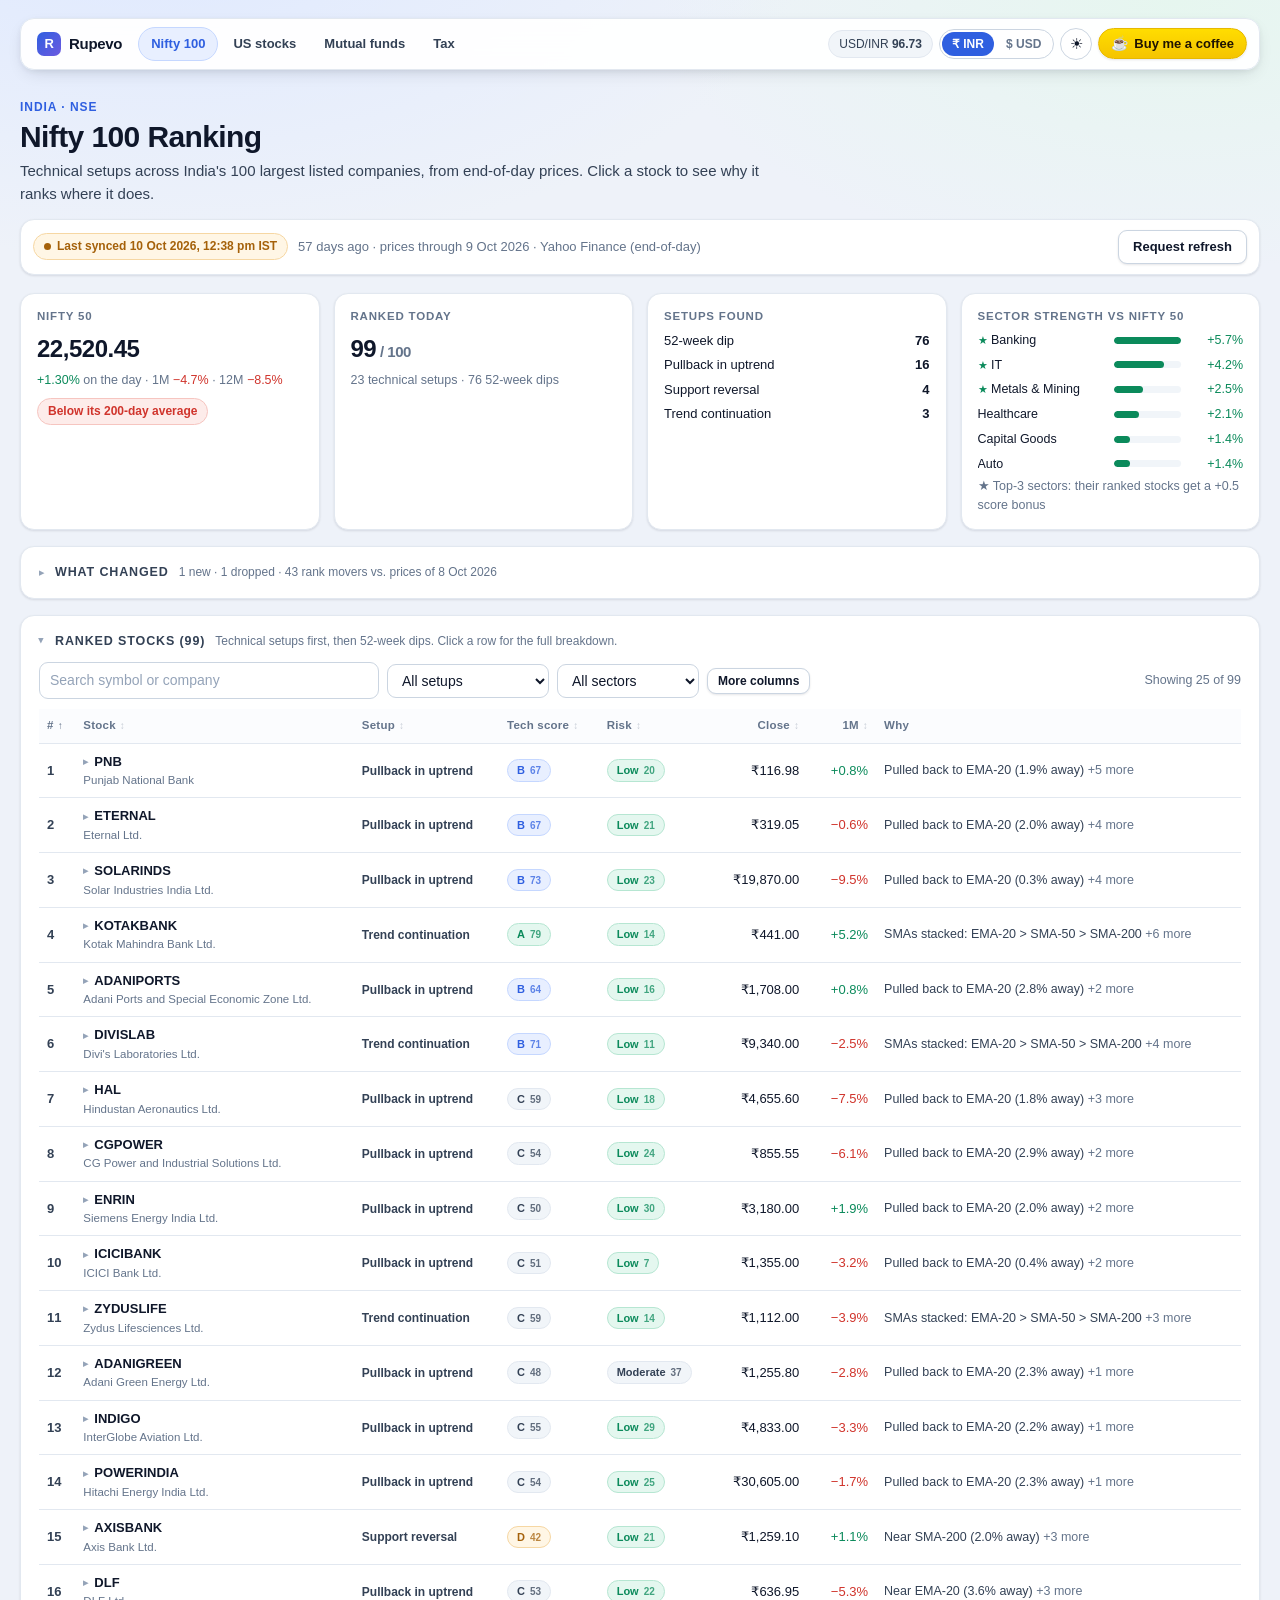
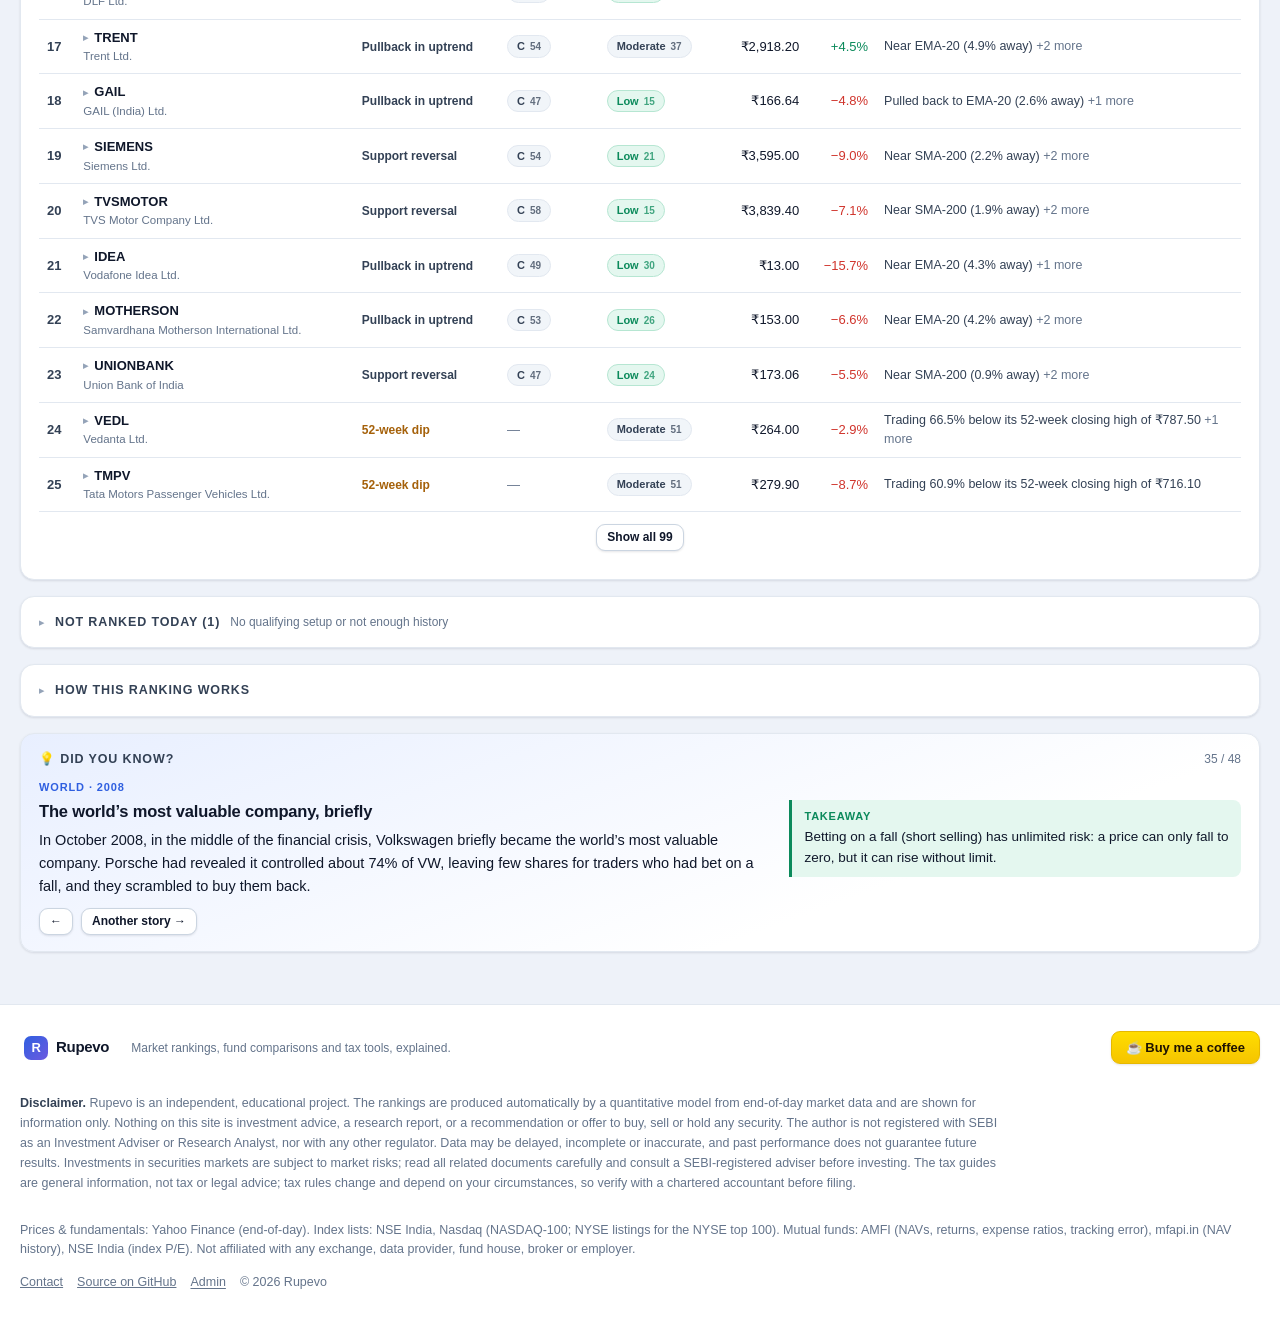
==== commit dcc2a62b: "Simpler pages: lead with the answer, details a click away Feedback was that the pages, the mutual fu" ====
--- a/site/india/index.html
+++ b/site/india/index.html
@@ -19,9 +19,8 @@
     <section class="hero">
       <div class="eyebrow">India · NSE</div>
       <h1>Nifty 100 Ranking</h1>
-      <p class="lede">Technical setups across India's 100 largest listed companies, ranked from
-        end-of-day prices. Stocks with a qualifying setup come first, followed by stocks trading 10% or
-        more below their 52-week high.</p>
+      <p class="lede">Technical setups across India's 100 largest listed companies, from end-of-day prices. Click a
+        stock to see why it ranks where it does.</p>
       <div class="sync-bar" id="sync-bar"><span class="skel" style="width:320px"></span></div>
     </section>
     <noscript><div class="banner warn">This page needs JavaScript to display the ranking.</div></noscript>
--- a/site/assets/css/rupevo.css
+++ b/site/assets/css/rupevo.css
@@ -202,7 +202,7 @@
 .chip.info { background: var(--info-bg); color: var(--info-fg); border-color: var(--info-line); }
 .chip .dot { width: 7px; height: 7px; border-radius: 50%; background: currentColor; }
 
-input[type="text"], input[type="search"], input[type="email"], input[type="password"],
+input[type="text"], input[type="search"], input[type="email"], input[type="password"], input[type="number"],
 select, textarea {
   font: inherit; color: var(--fg); background: var(--input-bg);
   border: 1px solid var(--line-strong); border-radius: var(--radius-sm); padding: 7px 10px;
@@ -376,6 +376,9 @@
 .range .ends { display: flex; justify-content: space-between; font-size: 11.5px; color: var(--muted);
                margin-top: 4px; }
 .detail .links { display: flex; gap: 12px; flex-wrap: wrap; font-size: 12.5px; margin-top: 12px; }
+.detail details.more { margin-top: 4px; }
+.detail details.more > summary { font-size: 12.5px; }
+.detail .more-body { padding: 0 0 4px; }
 
 /* Changes card */
 .changes { display: grid; gap: 14px; grid-template-columns: repeat(auto-fit, minmax(240px, 1fr)); }
@@ -395,6 +398,30 @@
 details.fold > summary .hint { font-size: 12px; color: var(--muted); }
 details.fold:not([open]) > summary .open-only { display: none; }
 details.fold[open] > summary { margin-bottom: 12px; }
+
+/* "More details" (core.js more()): explanations, method notes and fine print stay folded, so
+   each section leads with its answer. A .more-list stacks several as a divided list. */
+details.more > summary { cursor: pointer; list-style: none; display: inline-flex; align-items: baseline; gap: 8px;
+                         padding: 6px 0; font-size: 13.5px; font-weight: 600; color: var(--accent); }
+details.more > summary::-webkit-details-marker { display: none; }
+details.more > summary::before { content: "▸"; font-size: 11px; color: var(--faint); transition: transform .12s; }
+details.more[open] > summary::before { transform: rotate(90deg); }
+details.more > summary:hover { text-decoration: underline; text-underline-offset: 2px; }
+.more-body { padding: 2px 0 12px 19px; color: var(--fg-2); }
+.more-body > :first-child { margin-top: 0; }
+.more-body > :last-child { margin-bottom: 0; }
+.more-body p, .more-body li { font-size: 13.5px; }
+.more-body ul, .more-body ol { padding-left: 18px; display: grid; gap: 4px; }
+.more-list { display: grid; }
+.more-list > details.more { border-top: 1px solid var(--line); }
+.more-list > details.more:last-child { border-bottom: 1px solid var(--line); }
+.more-list > details.more > summary { display: flex; padding: 9px 2px; }
+
+/* Ranking tables start with their main columns; "More columns" adds the .opt ones, and long
+   lists show their top rows with a "Show all" button (ranking.js). */
+table.rank.compact:not(.all-cols) .opt { display: none; }
+table.rank tr.show-more-row > td { text-align: center; padding: 12px 8px; border-bottom: 0; }
+.toolbar .btn[aria-pressed="true"] { background: var(--accent-soft); color: var(--accent); border-color: var(--accent-line); }
 
 .prose { color: var(--fg-2); max-width: 860px; }
 .prose h3 { font-size: 14px; margin: 18px 0 6px; color: var(--fg); }
@@ -501,6 +528,12 @@
 .info-card { margin: 0; }
 .info-card h3 { margin: 0 0 6px; font-size: 15px; display: flex; gap: 8px; align-items: center; }
 .info-card p { margin: 0; color: var(--fg-2); font-size: 13.5px; }
+.info-card details.more { margin-top: 4px; }
+.info-card details.more > summary { font-size: 12.5px; padding: 2px 0; }
+.info-card .more-body { padding: 4px 0 0; }
+.step-more { margin-top: 10px; }
+.step-more .more-body { padding-bottom: 0; }
+.controls-row + details.more { margin-top: 8px; }
 .home-card .chip { align-self: flex-start; }
 .home-card .ticker { font-family: var(--mono); font-size: 12px; color: var(--muted); margin-top: -6px; }
 .home-card .btn { align-self: flex-start; margin-top: auto; }
@@ -751,6 +784,129 @@
             background: var(--info-bg); color: var(--fg); font-size: 13.5px; }
 .check-list { margin: 0; padding-left: 20px; display: grid; gap: 8px; color: var(--fg-2); font-size: 13.5px; }
 
+/* ── Mutual funds page (mf.js) ──────────────────────────── */
+/* Intro: live numbers, then the three questions as quick links to their sections. */
+.mf-stats { margin: -4px 0 14px; font-size: 13.5px; color: var(--muted); }
+.mf-stats strong { color: var(--fg); font-variant-numeric: tabular-nums; }
+.mf-stats:empty { display: none; }
+.jump-grid { display: grid; gap: 14px; grid-template-columns: repeat(auto-fit, minmax(250px, 1fr)); margin: 0 0 10px; }
+.jump-card { display: flex; flex-direction: column; gap: 8px; margin: 0; padding: 16px 18px; text-decoration: none;
+             color: inherit; transition: transform .12s ease, box-shadow .15s ease, border-color .15s ease; }
+a.jump-card:hover { transform: translateY(-2px); box-shadow: var(--shadow-md); border-color: var(--accent-line); }
+.jump-card .eyebrow { margin: 0; }
+.jump-card h2 { margin: 0; font-size: 17px; line-height: 1.3; letter-spacing: -.01em; }
+.jump-teaser { display: block; font-size: 12.5px; color: var(--muted); }
+.jump-teaser.chips { display: flex; flex-wrap: wrap; gap: 6px; }
+.jump-teaser:empty { display: none; }
+.jump-teaser strong { color: var(--fg); }
+.jump-teaser .chip { white-space: normal; font-size: 11.5px; }
+.jump-card .go { margin-top: auto; font-weight: 700; color: var(--accent); font-size: 13.5px; }
+@media (max-width: 560px) {
+  .jump-grid { gap: 10px; }
+}
+
+.group-nav { display: grid; gap: 10px; }
+.group-nav .card-head { margin: 0; }
+.group-row { display: grid; grid-template-columns: 112px minmax(0, 1fr); gap: 10px; align-items: start; }
+.group-kind { font-size: 11.5px; font-weight: 800; letter-spacing: .07em; text-transform: uppercase;
+              color: var(--muted); padding-top: 9px; }
+.group-row .view-switch { margin: 0; gap: 6px; }
+.group-row .view-btn { padding: 5px 11px; font-size: 13px; }
+
+.verdict-card { display: grid; gap: 12px; }
+.verdict-card > * { margin: 0; }
+.verdict-head { display: flex; gap: 12px; justify-content: space-between; align-items: flex-start; flex-wrap: wrap; }
+.verdict-title { margin: 0; font-size: 21px; letter-spacing: -.01em; }
+.verdict-about { margin: 4px 0 0; color: var(--fg-2); max-width: 760px; }
+.verdict-top { display: flex; gap: 14px; align-items: center; flex-wrap: wrap; padding: 12px 14px;
+               border: 1px solid var(--pos-line); border-radius: var(--radius); background: var(--pos-bg); }
+.verdict-top > div:nth-child(2) { flex: 1; min-width: 200px; }
+.verdict-rank { font-size: 30px; font-weight: 900; color: var(--pos); line-height: 1; }
+.verdict-label { font-size: 11px; font-weight: 800; letter-spacing: .07em; text-transform: uppercase; color: var(--pos); }
+.verdict-name { font-size: 18px; font-weight: 800; color: var(--fg); line-height: 1.3; }
+.verdict-card p { color: var(--fg-2); }
+.verdict-card ul.reasons, .gap-calc ul.reasons { margin: 0; padding-left: 18px; display: grid; gap: 4px; color: var(--fg-2); }
+ul.reasons.notes, .detail ul.notes { color: var(--warn-fg); }
+.runners { font-size: 13px; }
+.runners .linkish { text-align: left; font-weight: 600; }
+.chip-btn { font: inherit; font-size: 12px; cursor: pointer; }
+.chip-btn:hover { filter: brightness(.97); }
+.facts { display: grid; gap: 10px; grid-template-columns: repeat(auto-fit, minmax(170px, 1fr)); }
+.fact { padding: 10px 12px; border: 1px solid var(--line); border-radius: var(--radius-sm); background: var(--card-2); }
+.fact-label { font-size: 11px; font-weight: 700; letter-spacing: .06em; text-transform: uppercase; color: var(--muted); }
+.fact-value { font-size: 20px; font-weight: 800; letter-spacing: -.01em; font-variant-numeric: tabular-nums; }
+.fact-sub { font-size: 12px; color: var(--muted); }
+.gap-calc { display: grid; gap: 8px; }
+.gap-calc p { margin: 0; }
+.gap-inputs { display: flex; gap: 8px 14px; flex-wrap: wrap; align-items: center; font-size: 13.5px; color: var(--fg-2); }
+.gap-inputs input { width: 104px; padding: 5px 8px; }
+#gap-years { width: 70px; }
+
+table.rank td.fund { white-space: normal; min-width: 220px; }
+.fund-cell .sym { white-space: normal; text-align: left; line-height: 1.3; }
+.warn-text { color: var(--warn-fg); font-weight: 700; }
+table.rank tr.unranked .rank-num, table.rank tr.unranked td.fund .sym { color: var(--fg-2); }
+
+.plan-grid { display: grid; gap: 18px 26px; grid-template-columns: minmax(0, 1fr) minmax(0, 1.45fr); align-items: start; }
+.plan-controls { display: grid; gap: 14px; align-content: start; }
+.plan-controls .field input { max-width: 200px; }
+.seg-label { font-size: 12.5px; font-weight: 700; color: var(--fg-2); margin-bottom: 6px; }
+.seg.view-switch { margin: 0; }
+.seg .view-btn { padding: 6px 12px; font-size: 13px; }
+.seg-hint { margin: 6px 0 0; }
+.split-bar { display: flex; height: 18px; border-radius: var(--radius-pill); overflow: hidden;
+             border: 1px solid var(--line); margin-bottom: 10px; background: var(--soft); }
+.split-bar span { display: block; height: 100%; }
+.slice-core { background: #2f5fe0; }
+.slice-flexi { background: #7c5ce6; }
+.slice-mid { background: #0f9d8f; }
+.slice-small { background: #e59a0b; }
+.slice-debt { background: #94a3b8; }
+.split-table { width: 100%; border-collapse: collapse; font-size: 13px; }
+.split-table td { padding: 8px 6px; border-bottom: 1px solid var(--line); vertical-align: top; }
+.split-table td.right { text-align: right; white-space: nowrap; }
+.split-table tr.zero { opacity: .45; }
+.split-table .dot { display: inline-block; width: 11px; height: 11px; border-radius: 50%; margin-top: 4px; }
+.slice-links { display: flex; gap: 4px 12px; flex-wrap: wrap; margin-top: 4px; }
+.plan-more { margin-top: 16px; }
+
+/* Lump sum: the rule of thumb once, as a legend for the zone chips on each index row. */
+.zone-legend { display: grid; grid-template-columns: max-content minmax(0, 1fr); gap: 6px 12px; align-items: center;
+               margin: 0 0 4px; font-size: 13px; color: var(--fg-2); }
+.zone-legend dt { justify-self: start; }
+.zone-legend dd { margin: 0; }
+@media (max-width: 560px) {
+  .zone-legend { grid-template-columns: minmax(0, 1fr); gap: 2px; }
+  .zone-legend dd { margin-bottom: 6px; }
+  .facts { grid-template-columns: repeat(2, minmax(0, 1fr)); }
+}
+.val-list { display: grid; }
+.val-row { display: grid; gap: 6px 18px; grid-template-columns: 180px minmax(180px, 1fr) minmax(220px, 260px);
+           align-items: center; padding: 12px 0; border-bottom: 1px solid var(--line); scroll-margin-top: 96px; }
+.val-row:last-child { border-bottom: 0; }
+.val-name { display: grid; gap: 2px; }
+.val-zone { display: grid; gap: 4px; justify-items: start; }
+.val-links { grid-column: 2 / -1; display: flex; gap: 4px 12px; flex-wrap: wrap; }
+.val-list + .more-list { margin-top: 4px; }
+.pe-range { margin: 0; }
+.pe-range .track { background: linear-gradient(90deg, var(--pos-bg), var(--soft), var(--warn-bg)); }
+.pe-range .tick { position: absolute; top: -4px; bottom: -4px; width: 2px; background: var(--line-strong);
+                  transform: translateX(-50%); }
+
+@media (max-width: 860px) {
+  .plan-grid { grid-template-columns: minmax(0, 1fr); }
+  .val-row { grid-template-columns: minmax(0, 1fr); }
+  .val-links { grid-column: auto; }
+}
+/* Long valuation labels wrap instead of widening the page on phones. */
+.val-zone .chip, .chip-btn { white-space: normal; text-align: left; }
+.group-nav .group-select { display: none; }
+.group-select select { width: 100%; font-size: 15px; }
+@media (max-width: 640px) {
+  .group-nav .group-row { display: none; }
+  .group-nav .group-select { display: grid; }
+}
+
 /* ── Dialogs and toasts ─────────────────────────────────── */
 dialog.modal {
   width: min(520px, calc(100vw - 32px)); padding: 0; border: 1px solid var(--line);
@@ -797,7 +953,7 @@
   .detail .bar-row { grid-template-columns: 112px 1fr 40px; }
   .kv { grid-template-columns: 1fr; }
   .site-footer { margin-inline: -12px; }
-  table.rank .opt { display: none; }
+  table.rank:not(.all-cols) .opt { display: none; }
 }
 
 @media (max-width: 520px) {
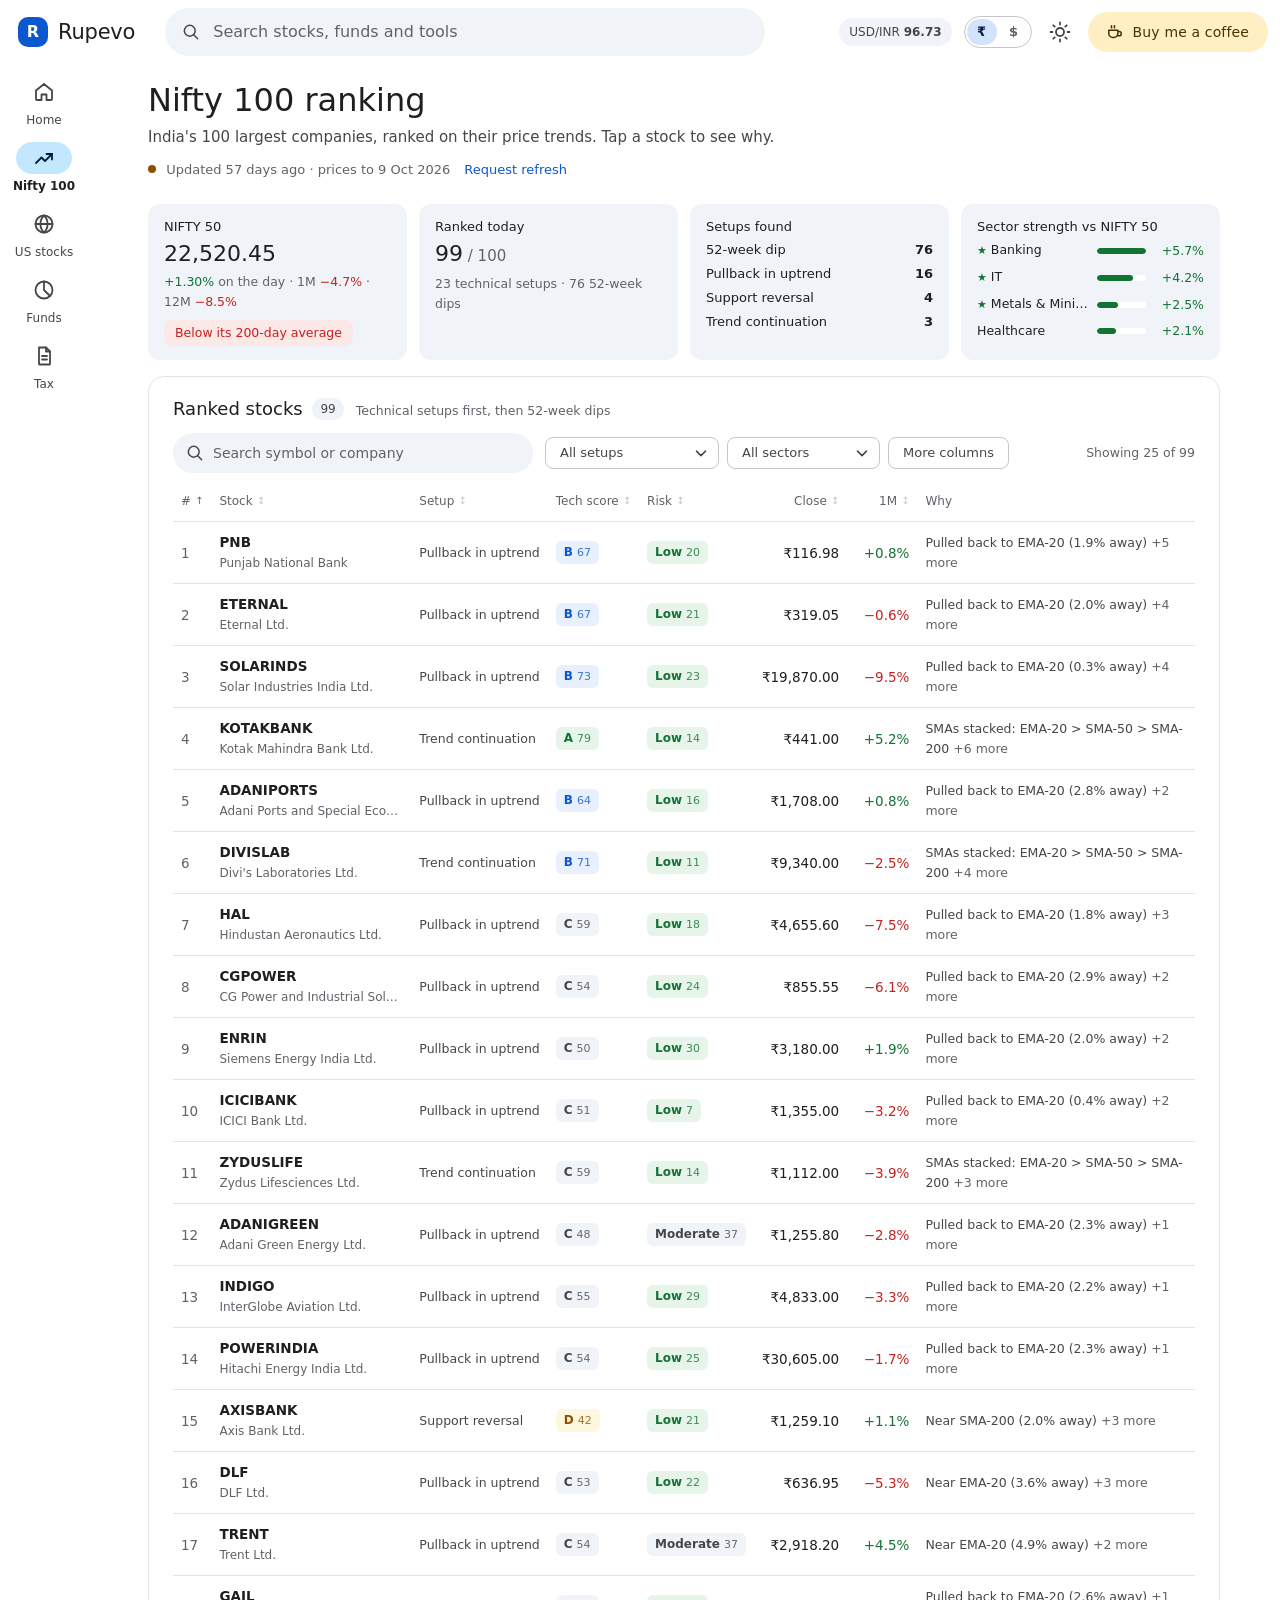
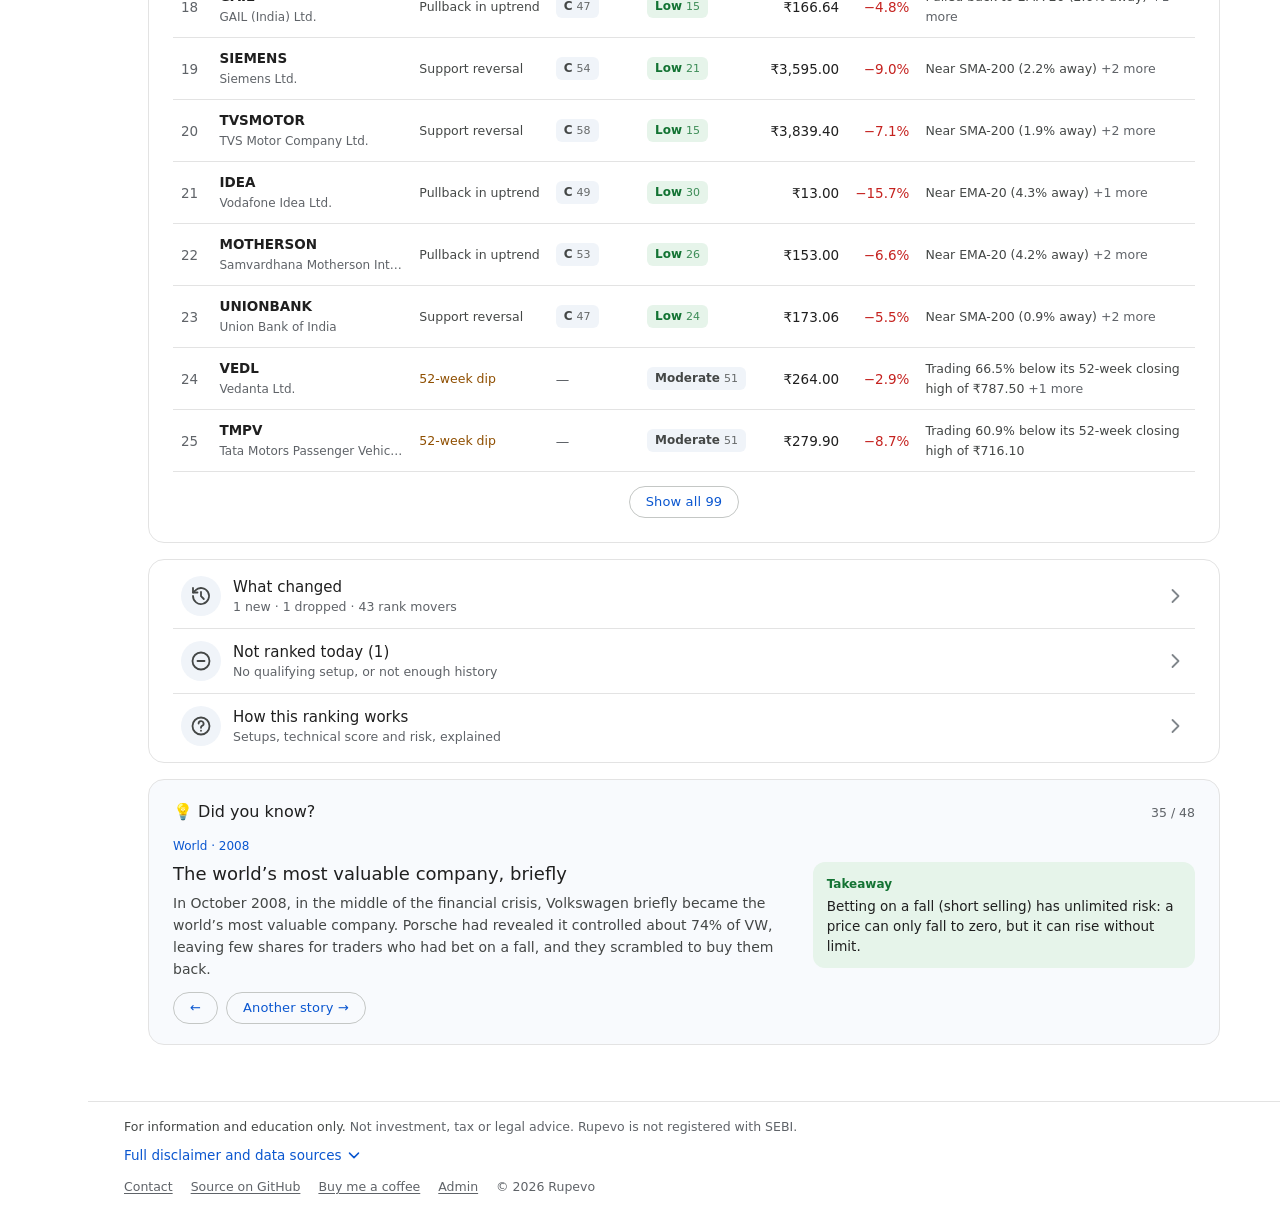
==== commit 73d96a23: "Google-style app redesign: navigation bar, site search, sheets, tabs A cleaner, app-like look modell" ====
--- a/site/india/index.html
+++ b/site/india/index.html
@@ -10,30 +10,25 @@
   <meta property="og:description" content="Technical setups, scores and risk grades for the Nifty 100.">
   <link rel="icon" href="../assets/img/favicon.svg" type="image/svg+xml">
   <link rel="stylesheet" href="../assets/css/rupevo.css">
+  <link rel="preload" href="../data/india.json" as="fetch" crossorigin="anonymous">
   <script src="../assets/js/boot.js"></script>
   <script type="module" src="../assets/js/india.js"></script>
 </head>
 <body>
   <header id="site-nav"></header>
   <main id="app" class="wrap" aria-busy="true">
-    <section class="hero">
-      <div class="eyebrow">India · NSE</div>
-      <h1>Nifty 100 Ranking</h1>
-      <p class="lede">Technical setups across India's 100 largest listed companies, from end-of-day prices. Click a
-        stock to see why it ranks where it does.</p>
-      <div class="sync-bar" id="sync-bar"><span class="skel" style="width:320px"></span></div>
+    <section class="page-head">
+      <h1>Nifty 100 ranking</h1>
+      <p class="lede">India's 100 largest companies, ranked on their price trends. Tap a stock to see why.</p>
+      <div class="sync-bar" id="sync-bar"><span class="skel" style="width:260px"></span></div>
     </section>
     <noscript><div class="banner warn">This page needs JavaScript to display the ranking.</div></noscript>
     <div id="notice"></div>
-    <div class="tiles" id="tiles"></div>
-    <section class="card" id="changes" hidden></section>
+    <section class="tiles" id="tiles" aria-label="Market summary"></section>
     <section class="card" id="ranked-card">
-      <span class="skel"></span><span class="skel"></span><span class="skel"></span><span class="skel"></span>
+      <span class="skel" style="width:40%"></span><span class="skel"></span><span class="skel"></span><span class="skel"></span>
     </section>
-    <section class="card" id="others-card" hidden></section>
-    <section class="card" id="method-card">
-      <details class="fold"><summary><h2>How this ranking works</h2></summary><div id="method-body"></div></details>
-    </section>
+    <section class="card more-card" id="more-card" aria-label="More about this ranking" hidden></section>
     <aside class="card trivia-card" data-trivia="market" aria-label="Stories from the market">
       <span class="skel" style="width:40%"></span><span class="skel"></span><span class="skel"></span>
     </aside>
--- a/site/assets/css/rupevo.css
+++ b/site/assets/css/rupevo.css
@@ -1,493 +1,602 @@
-/* Rupevo design system — tokens and components ported from the
-   ai-portfolio-manager dashboard (modes/dashboard/theme.py) so the public
-   site reads as the same product. Theme is driven by html[data-theme]. */
+/* Rupevo design system: a clean, Google Material 3-style look (flat white surfaces, tonal
+   colour, pill controls, light headings) in an app-like shell: a top app bar with search, a
+   navigation rail on wide screens and a bottom navigation bar on phones (shell.js). Details open
+   in sheets (sheet.js). The theme is driven by html[data-theme]. */
 
 :root {
   color-scheme: light;
-  --bg: #eef2f9;
-  --bg-tint: radial-gradient(1200px 600px at 12% -8%, #dfe9ff 0%, rgba(223,233,255,0) 55%),
-             radial-gradient(1000px 520px at 92% 0%, #e6f6ef 0%, rgba(230,246,239,0) 52%);
+  --bg: #ffffff;
   --card: #ffffff;
-  --card-2: #fbfcfe;
-  --soft: #f1f5f9;
-  --input-bg: #ffffff;
-  --line: #e2e8f0;
-  --line-strong: #cbd5e1;
-  --fg: #0f172a;
-  --fg-2: #334155;
-  --muted: #64748b;
-  --faint: #94a3b8;
-  --accent: #2f5fe0;
-  --accent-2: #6d5ae0;
+  --card-2: #f8fafd;
+  --soft: #f0f4f9;
+  --soft-2: #e1e7ef;
+  --input-bg: #f0f4f9;
+  --line: #e3e3e3;
+  --line-strong: #c4c7c5;
+  --fg: #1f1f1f;
+  --fg-2: #444746;
+  --muted: #5f6368;
+  --faint: #80868b;
+  --accent: #0b57d0;
+  --accent-2: #0b57d0;
   --accent-fg: #ffffff;
-  --accent-soft: #e8efff;
-  --accent-line: #c5d7ff;
-  --pos: #0b8a5b;
-  --pos-bg: #e4f7ef;
-  --pos-line: #b6e6d2;
-  --neg: #d0342c;
-  --neg-bg: #fdecea;
-  --neg-line: #f6c5c0;
-  --warn-fg: #a5610a;
-  --warn-bg: #fff6e5;
-  --warn-line: #f6d7a3;
-  --info-fg: #1d4ed8;
-  --info-bg: #eaf1ff;
-  --info-line: #c9daff;
-  --radius: 14px;
-  --radius-sm: 9px;
+  --accent-soft: #e8f0fe;
+  --accent-line: #a8c7fa;
+  --tonal: #d3e3fd;
+  --on-tonal: #041e49;
+  --nav-active: #c2e7ff;
+  --on-nav-active: #001d35;
+  --pos: #137333;
+  --pos-bg: #e6f4ea;
+  --pos-line: #ceead6;
+  --neg: #c5221f;
+  --neg-bg: #fce8e6;
+  --neg-line: #fad2cf;
+  --warn-fg: #8f4f00;
+  --warn-bg: #fef7e0;
+  --warn-line: #fde293;
+  --info-fg: #0b57d0;
+  --info-bg: #e8f0fe;
+  --info-line: #d2e3fc;
+  --coffee-bg: #ffefc2;
+  --coffee-fg: #4a3300;
+  --radius: 16px;
+  --radius-md: 12px;
+  --radius-sm: 8px;
   --radius-pill: 999px;
-  --shadow-sm: 0 1px 2px rgba(15,23,42,.05), 0 1px 3px rgba(15,23,42,.06);
-  --shadow-md: 0 6px 18px -6px rgba(15,23,42,.16), 0 2px 6px rgba(15,23,42,.06);
-  --shadow-lg: 0 18px 42px -18px rgba(15,23,42,.35);
-  --ring: 0 0 0 3px rgba(47,95,224,.22);
-  --font: -apple-system, BlinkMacSystemFont, "Segoe UI", Roboto, "Helvetica Neue", Arial, sans-serif;
-  --mono: "SF Mono", ui-monospace, "Cascadia Mono", Menlo, Consolas, monospace;
-  --wrap: 1240px;
+  --shadow-sm: 0 1px 2px rgba(60, 64, 67, .3), 0 1px 3px 1px rgba(60, 64, 67, .15);
+  --shadow-md: 0 1px 3px rgba(60, 64, 67, .3), 0 4px 8px 3px rgba(60, 64, 67, .15);
+  --shadow-lg: 0 2px 3px rgba(60, 64, 67, .3), 0 6px 10px 4px rgba(60, 64, 67, .15);
+  --ring: 0 0 0 2px var(--accent);
+  --chev: url("data:image/svg+xml,%3Csvg xmlns='http://www.w3.org/2000/svg' viewBox='0 0 24 24' fill='none' stroke='%23444746' stroke-width='2' stroke-linecap='round' stroke-linejoin='round'%3E%3Cpath d='m6 9.5 6 6 6-6'/%3E%3C/svg%3E");
+  --chev-accent: url("data:image/svg+xml,%3Csvg xmlns='http://www.w3.org/2000/svg' viewBox='0 0 24 24' fill='none' stroke='%230b57d0' stroke-width='2' stroke-linecap='round' stroke-linejoin='round'%3E%3Cpath d='m6 9.5 6 6 6-6'/%3E%3C/svg%3E");
+  --check: url("data:image/svg+xml,%3Csvg xmlns='http://www.w3.org/2000/svg' viewBox='0 0 24 24' fill='none' stroke='%23041e49' stroke-width='2.2' stroke-linecap='round' stroke-linejoin='round'%3E%3Cpath d='m5 12.5 4.5 4.5L19 7.5'/%3E%3C/svg%3E");
+  --font: "Google Sans Text", "Google Sans", Roboto, system-ui, -apple-system, BlinkMacSystemFont, "Segoe UI", "Helvetica Neue", Arial, sans-serif;
+  --font-display: "Google Sans", "Google Sans Display", Roboto, system-ui, -apple-system, BlinkMacSystemFont, "Segoe UI", "Helvetica Neue", Arial, sans-serif;
+  --mono: "Google Sans Mono", "Roboto Mono", ui-monospace, "SF Mono", "Cascadia Mono", Menlo, Consolas, monospace;
+  --wrap: 1120px;
+  --appbar-h: 64px;
+  --rail-w: 88px;
+  --navbar-h: 64px;
+  --gutter: 24px;
 }
 
 html[data-theme="dark"] {
   color-scheme: dark;
-  --bg: #0a1020;
-  --bg-tint: radial-gradient(1200px 600px at 12% -8%, #16244a 0%, rgba(22,36,74,0) 55%),
-             radial-gradient(1000px 520px at 92% 0%, #10312a 0%, rgba(16,49,42,0) 52%);
-  --card: #121a2b;
-  --card-2: #162034;
-  --soft: #1a2438;
-  --input-bg: #161f33;
-  --line: #253149;
-  --line-strong: #33425f;
-  --fg: #e6edf8;
-  --fg-2: #c6d2e4;
-  --muted: #93a3bb;
-  --faint: #6f819b;
-  --accent: #6f9bff;
-  --accent-2: #a08cff;
-  --accent-fg: #08122a;
-  --accent-soft: #1a2947;
-  --accent-line: #2e4472;
-  --pos: #34d39f;
-  --pos-bg: #0f2e26;
-  --pos-line: #1d5544;
-  --neg: #ff7b72;
-  --neg-bg: #331a1c;
-  --neg-line: #5f2b2b;
-  --warn-fg: #f0b45e;
-  --warn-bg: #33260f;
-  --warn-line: #5c451c;
-  --info-fg: #93b4ff;
-  --info-bg: #182444;
-  --info-line: #2c3f6b;
-  --shadow-sm: 0 1px 2px rgba(0,0,0,.4);
-  --shadow-md: 0 8px 22px -8px rgba(0,0,0,.65);
-  --shadow-lg: 0 22px 48px -20px rgba(0,0,0,.8);
-  --ring: 0 0 0 3px rgba(111,155,255,.28);
+  --bg: #131314;
+  --card: #1b1c1d;
+  --card-2: #1e1f20;
+  --soft: #282a2c;
+  --soft-2: #37393b;
+  --input-bg: #282a2c;
+  --line: #3c4043;
+  --line-strong: #5f6368;
+  --fg: #e3e3e3;
+  --fg-2: #c4c7c5;
+  --muted: #9aa0a6;
+  --faint: #80868b;
+  --accent: #a8c7fa;
+  --accent-2: #a8c7fa;
+  --accent-fg: #062e6f;
+  --accent-soft: rgba(168, 199, 250, .14);
+  --accent-line: rgba(168, 199, 250, .4);
+  --tonal: #004a77;
+  --on-tonal: #c2e7ff;
+  --nav-active: #004a77;
+  --on-nav-active: #c2e7ff;
+  --pos: #81c995;
+  --pos-bg: rgba(129, 201, 149, .14);
+  --pos-line: rgba(129, 201, 149, .35);
+  --neg: #f28b82;
+  --neg-bg: rgba(242, 139, 130, .14);
+  --neg-line: rgba(242, 139, 130, .35);
+  --warn-fg: #fdd663;
+  --warn-bg: rgba(253, 214, 99, .12);
+  --warn-line: rgba(253, 214, 99, .32);
+  --info-fg: #a8c7fa;
+  --info-bg: rgba(168, 199, 250, .12);
+  --info-line: rgba(168, 199, 250, .32);
+  --coffee-bg: rgba(253, 214, 99, .16);
+  --coffee-fg: #fde293;
+  --shadow-sm: 0 1px 2px rgba(0, 0, 0, .5), 0 1px 3px 1px rgba(0, 0, 0, .3);
+  --shadow-md: 0 1px 3px rgba(0, 0, 0, .5), 0 4px 8px 3px rgba(0, 0, 0, .3);
+  --shadow-lg: 0 2px 3px rgba(0, 0, 0, .5), 0 6px 10px 4px rgba(0, 0, 0, .35);
+  --chev: url("data:image/svg+xml,%3Csvg xmlns='http://www.w3.org/2000/svg' viewBox='0 0 24 24' fill='none' stroke='%23c4c7c5' stroke-width='2' stroke-linecap='round' stroke-linejoin='round'%3E%3Cpath d='m6 9.5 6 6 6-6'/%3E%3C/svg%3E");
+  --chev-accent: url("data:image/svg+xml,%3Csvg xmlns='http://www.w3.org/2000/svg' viewBox='0 0 24 24' fill='none' stroke='%23a8c7fa' stroke-width='2' stroke-linecap='round' stroke-linejoin='round'%3E%3Cpath d='m6 9.5 6 6 6-6'/%3E%3C/svg%3E");
+  --check: url("data:image/svg+xml,%3Csvg xmlns='http://www.w3.org/2000/svg' viewBox='0 0 24 24' fill='none' stroke='%23c2e7ff' stroke-width='2.2' stroke-linecap='round' stroke-linejoin='round'%3E%3Cpath d='m5 12.5 4.5 4.5L19 7.5'/%3E%3C/svg%3E");
 }
 
 * { box-sizing: border-box; }
+html { -webkit-text-size-adjust: 100%; text-size-adjust: 100%; }
 html, body { min-height: 100%; }
 body {
   margin: 0;
-  padding: 18px 20px 0;
+  min-height: 100vh;
+  min-height: 100dvh;
+  display: flex;
+  flex-direction: column;
   font-family: var(--font);
   font-size: 14px;
-  line-height: 1.5;
+  line-height: 20px;
   color: var(--fg);
-  background-color: var(--bg);
-  background-image: var(--bg-tint);
-  background-attachment: fixed;
-  background-repeat: no-repeat;
+  background: var(--bg);
   -webkit-font-smoothing: antialiased;
-  display: flex;
-  flex-direction: column;
-}
-a { color: var(--accent); }
-::selection { background: var(--accent-soft); color: var(--fg); }
-:focus-visible { outline: none; box-shadow: var(--ring); border-radius: var(--radius-sm); }
+  -webkit-tap-highlight-color: transparent;
+}
+html.sheet-open { overflow: hidden; }
+a { color: var(--accent); text-underline-offset: 2px; }
+::selection { background: var(--tonal); color: var(--on-tonal); }
+:focus-visible { outline: 2px solid var(--accent); outline-offset: 2px; }
 [hidden] { display: none !important; }
 .sr-only { position: absolute; width: 1px; height: 1px; padding: 0; margin: -1px;
            overflow: hidden; clip: rect(0 0 0 0); white-space: nowrap; border: 0; }
+h1, h2, h3 { font-family: var(--font-display); }
 .wrap { width: 100%; max-width: var(--wrap); margin: 0 auto; }
-main.wrap { flex: 1; }
+main.wrap { flex: 1; padding: 4px var(--gutter) 32px; }
 .muted { color: var(--muted); }
 .faint { color: var(--faint); }
 .pos { color: var(--pos); }
 .neg { color: var(--neg); }
 .num { font-variant-numeric: tabular-nums; }
-.small { font-size: 12px; }
+.small { font-size: 12px; line-height: 16px; }
 .mono { font-family: var(--mono); }
-
-/* ── Navigation ─────────────────────────────────────────── */
-.topnav {
-  position: sticky; top: 8px; z-index: 40;
-  display: flex; align-items: center; gap: 6px; flex-wrap: wrap;
-  width: 100%; max-width: var(--wrap); margin: 0 auto 22px; padding: 8px 12px;
-  background: color-mix(in srgb, var(--card) 94%, transparent);
-  backdrop-filter: saturate(1.6) blur(12px);
-  -webkit-backdrop-filter: saturate(1.6) blur(12px);
-  border: 1px solid var(--line); border-radius: var(--radius);
-  box-shadow: var(--shadow-md);
-}
+svg.ic { display: block; flex: none; }
+
+/* ── App bar ───────────────────────────────────────────── */
+.appbar {
+  position: sticky; top: 0; z-index: 50; display: flex; align-items: center; gap: 4px;
+  height: var(--appbar-h); padding: 0 12px; background: var(--bg);
+  border-bottom: 1px solid transparent; transition: border-color .2s ease;
+}
+#site-nav:empty { height: var(--appbar-h); }
+.appbar.scrolled { border-bottom-color: var(--line); }
 .brand {
-  display: inline-flex; align-items: center; gap: 8px; padding: 2px 10px 2px 4px;
-  font-weight: 800; font-size: 15px; letter-spacing: -.02em;
-  color: var(--fg); text-decoration: none; white-space: nowrap;
-}
+  display: inline-flex; align-items: center; gap: 10px; flex: none; padding: 6px 10px 6px 6px;
+  border-radius: var(--radius-pill); color: var(--fg); text-decoration: none; white-space: nowrap;
+  font-family: var(--font-display); font-size: 21px; font-weight: 500; letter-spacing: -.01em;
+}
+.brand:hover { background: var(--soft); }
 .brand-mark {
-  width: 24px; height: 24px; border-radius: 7px; display: inline-grid; place-items: center;
-  background: linear-gradient(135deg, var(--accent), var(--accent-2));
-  color: #fff; font-size: 13px; font-weight: 800;
-}
-.nav-links { display: flex; gap: 2px; flex-wrap: wrap; }
-.nav-links a {
-  padding: 6px 12px; border-radius: var(--radius-pill); border: 1px solid transparent;
-  color: var(--fg-2); font-weight: 600; font-size: 13px; text-decoration: none; white-space: nowrap;
-}
-.nav-links a:hover { background: var(--soft); color: var(--fg); }
-.nav-links a[aria-current="page"] {
-  background: var(--accent-soft); color: var(--accent); border-color: var(--accent-line);
-}
-.nav-spacer { flex: 1; }
-.fx-badge {
-  font-size: 12px; padding: 4px 10px; border-radius: var(--radius-pill);
-  background: var(--soft); color: var(--fg-2); border: 1px solid var(--line); white-space: nowrap;
-}
-.cur-toggle {
-  display: inline-flex; padding: 2px; gap: 2px; border-radius: var(--radius-pill);
-  border: 1px solid var(--line-strong); background: var(--card); cursor: pointer; font: inherit;
-}
-.cur-pill {
-  padding: 3px 10px; border-radius: var(--radius-pill); font-size: 12px; font-weight: 700;
-  color: var(--muted);
-}
-.cur-pill.active { background: var(--accent); color: var(--accent-fg); }
+  width: 30px; height: 30px; border-radius: 10px; display: inline-grid; place-items: center; flex: none;
+  background: var(--accent); color: var(--accent-fg); font-size: 16px; font-weight: 700; letter-spacing: 0;
+}
+.appbar-search { flex: 0 1 600px; margin-left: 16px; }
+.appbar-spacer { flex: 1; }
+.appbar .search-open { display: none; }
 .icon-btn {
-  font: inherit; font-size: 15px; line-height: 1; cursor: pointer;
-  width: 32px; height: 32px; display: inline-flex; align-items: center; justify-content: center;
-  border-radius: var(--radius-pill); border: 1px solid var(--line-strong);
-  background: var(--card); color: var(--fg);
+  flex: none; width: 40px; height: 40px; display: inline-grid; place-items: center; padding: 0;
+  border: 0; border-radius: 50%; background: transparent; color: var(--fg-2); cursor: pointer; font: inherit;
 }
 .icon-btn:hover { background: var(--soft); }
+.icon-btn:disabled { opacity: .38; cursor: default; background: transparent; }
+.theme-sun, .theme-moon { display: grid; }
 html[data-theme="dark"] .theme-sun { display: none; }
 html:not([data-theme="dark"]) .theme-moon { display: none; }
+.fx-badge { font-size: 12px; padding: 4px 10px; margin-right: 4px; border-radius: var(--radius-pill);
+            background: var(--soft); color: var(--fg-2); white-space: nowrap; }
+.cur-toggle { display: inline-flex; padding: 2px; gap: 2px; margin: 0 4px; border-radius: var(--radius-pill);
+              border: 1px solid var(--line-strong); background: transparent; cursor: pointer; font: inherit; }
+.cur-toggle:disabled { opacity: .5; cursor: default; }
+.cur-pill { min-width: 30px; padding: 3px 8px; border-radius: var(--radius-pill); font-size: 13px; font-weight: 600;
+            color: var(--muted); text-align: center; }
+.cur-pill.active { background: var(--tonal); color: var(--on-tonal); }
+.nav-coffee { margin-left: 4px; }
+
+/* ── Navigation: a rail on wide screens, a bottom bar on phones ── */
+.navbar { position: fixed; z-index: 45; display: flex; }
+.nav-item {
+  display: flex; flex-direction: column; align-items: center; gap: 4px; min-width: 0;
+  color: var(--fg-2); text-decoration: none; font-size: 12px; line-height: 16px; font-weight: 500;
+}
+.nav-icon { display: grid; place-items: center; width: 56px; height: 32px; border-radius: 16px;
+            transition: background-color .2s ease; }
+.nav-item:hover .nav-icon { background: var(--soft-2); }
+.nav-item[aria-current="page"] { color: var(--fg); font-weight: 700; }
+.nav-item[aria-current="page"] .nav-icon { background: var(--nav-active); color: var(--on-nav-active); }
+.nav-label { white-space: nowrap; overflow: hidden; text-overflow: ellipsis; max-width: 100%; }
 
 /* ── Buttons, chips, inputs ─────────────────────────────── */
 .btn {
-  font: inherit; font-weight: 600; font-size: 13px; line-height: 1.2;
-  display: inline-flex; align-items: center; gap: 6px;
-  padding: 8px 14px; border-radius: var(--radius-sm); border: 1px solid transparent;
-  background: linear-gradient(180deg, var(--accent), color-mix(in srgb, var(--accent) 86%, #000));
-  color: var(--accent-fg); cursor: pointer; text-decoration: none;
-  box-shadow: var(--shadow-sm); transition: filter .15s ease, box-shadow .15s ease;
-}
-.btn:hover { filter: brightness(1.06); box-shadow: var(--shadow-md); }
-.btn:active { transform: translateY(1px); }
-.btn[disabled] { opacity: .55; cursor: not-allowed; box-shadow: none; filter: none; }
-.btn.alt { background: var(--card); color: var(--fg); border-color: var(--line-strong); }
-.btn.alt:hover { background: var(--soft); }
-.btn.ghost { background: transparent; color: var(--fg-2); border-color: transparent; box-shadow: none; }
-.btn.ghost:hover { background: var(--soft); }
-.btn.small { padding: 5px 10px; font-size: 12px; }
+  font: inherit; font-size: 14px; font-weight: 500; line-height: 20px; letter-spacing: .01em;
+  display: inline-flex; align-items: center; justify-content: center; gap: 8px; min-height: 40px; padding: 9px 24px;
+  border-radius: var(--radius-pill); border: 1px solid transparent; background: var(--accent); color: var(--accent-fg);
+  cursor: pointer; text-decoration: none; transition: box-shadow .15s ease, background-color .15s ease;
+}
+.btn:hover { box-shadow: var(--shadow-sm); }
+.btn:active { box-shadow: none; }
+.btn[disabled] { opacity: .38; cursor: not-allowed; box-shadow: none; }
+.btn.alt { background: transparent; color: var(--accent); border-color: var(--line-strong); }
+.btn.alt:hover { background: var(--accent-soft); box-shadow: none; }
+.btn.tonal { background: var(--tonal); color: var(--on-tonal); }
+.btn.ghost { background: transparent; color: var(--accent); padding-inline: 12px; }
+.btn.ghost:hover { background: var(--accent-soft); box-shadow: none; }
+.btn.small { min-height: 32px; padding: 5px 16px; font-size: 13px; }
+.coffee-btn { background: var(--coffee-bg); color: var(--coffee-fg); padding-inline: 16px 18px; }
+.coffee-btn:hover { box-shadow: var(--shadow-sm); }
 .linkish { font: inherit; background: none; border: 0; padding: 0; color: var(--accent);
            cursor: pointer; text-decoration: underline; text-underline-offset: 2px; }
+.text-btn { font: inherit; font-size: 13px; font-weight: 500; color: var(--accent); background: none; border: 0;
+            border-radius: var(--radius-pill); padding: 6px 12px; min-height: 32px; cursor: pointer; }
+.text-btn:hover { background: var(--accent-soft); }
 
 .chip {
-  display: inline-flex; align-items: center; gap: 6px; padding: 3px 10px;
-  border-radius: var(--radius-pill); font-size: 12px; font-weight: 600; line-height: 1.6;
-  border: 1px solid var(--line); background: var(--soft); color: var(--fg-2); white-space: nowrap;
-}
-.chip.pos { background: var(--pos-bg); color: var(--pos); border-color: var(--pos-line); }
-.chip.neg { background: var(--neg-bg); color: var(--neg); border-color: var(--neg-line); }
-.chip.warn { background: var(--warn-bg); color: var(--warn-fg); border-color: var(--warn-line); }
-.chip.info { background: var(--info-bg); color: var(--info-fg); border-color: var(--info-line); }
-.chip .dot { width: 7px; height: 7px; border-radius: 50%; background: currentColor; }
+  display: inline-flex; align-items: center; gap: 6px; min-height: 26px; padding: 3px 10px;
+  border-radius: var(--radius-sm); font-size: 12.5px; line-height: 18px; font-weight: 500;
+  border: 1px solid var(--line); background: transparent; color: var(--fg-2); white-space: nowrap;
+}
+.chip.pos { background: var(--pos-bg); color: var(--pos); border-color: transparent; }
+.chip.neg { background: var(--neg-bg); color: var(--neg); border-color: transparent; }
+.chip.warn { background: var(--warn-bg); color: var(--warn-fg); border-color: transparent; }
+.chip.info { background: var(--info-bg); color: var(--info-fg); border-color: transparent; }
+.chip .dot { width: 7px; height: 7px; border-radius: 50%; background: currentColor; flex: none; }
+button.chip, a.chip { font: inherit; font-size: 13px; font-weight: 500; min-height: 32px; padding: 0 14px;
+                      border-color: var(--line-strong); color: var(--fg-2); cursor: pointer; text-decoration: none; }
+button.chip:hover, a.chip:hover { background: var(--soft); }
+button.chip[aria-pressed="true"] { background: var(--tonal); color: var(--on-tonal); border-color: transparent; }
+button.chip[aria-pressed="true"]::before { content: ""; width: 16px; height: 16px; margin-left: -4px;
+                                           background: var(--check) center / 16px no-repeat; }
+.chip-row { display: flex; gap: 8px; flex-wrap: wrap; align-items: center; }
+.chip-row.scroll { scrollbar-width: none; }
+.chip-row.scroll::-webkit-scrollbar { display: none; }
 
 input[type="text"], input[type="search"], input[type="email"], input[type="password"], input[type="number"],
 select, textarea {
-  font: inherit; color: var(--fg); background: var(--input-bg);
-  border: 1px solid var(--line-strong); border-radius: var(--radius-sm); padding: 7px 10px;
-}
-input::placeholder, textarea::placeholder { color: var(--faint); }
+  font: inherit; font-size: 14px; color: var(--fg); background: var(--card);
+  border: 1px solid var(--line-strong); border-radius: var(--radius-sm); padding: 8px 12px; min-height: 40px;
+}
+input::placeholder, textarea::placeholder { color: var(--muted); opacity: 1; }
 input:focus-visible, select:focus-visible, textarea:focus-visible {
-  border-color: var(--accent); box-shadow: var(--ring);
-}
+  outline: none; border-color: var(--accent); box-shadow: inset 0 0 0 1px var(--accent);
+}
+select { appearance: none; -webkit-appearance: none; padding-right: 36px; cursor: pointer;
+         background-image: var(--chev); background-repeat: no-repeat; background-position: right 10px center;
+         background-size: 18px; }
+select.chip-select { min-height: 32px; padding: 4px 32px 4px 14px; font-size: 13px; font-weight: 500;
+                     color: var(--fg-2); background-color: transparent; background-position: right 8px center; }
+select.chip-select:hover { background-color: var(--soft); }
+select.chip-select.on { background-color: var(--tonal); color: var(--on-tonal); border-color: transparent; }
 textarea { width: 100%; min-height: 96px; resize: vertical; }
-label.field { display: grid; gap: 6px; font-size: 13px; font-weight: 600; color: var(--fg-2); }
+label.field { display: grid; gap: 6px; font-size: 13px; font-weight: 500; color: var(--fg-2); }
 label.field input, label.field select, label.field textarea { font-weight: 400; }
 .field-hint { font-weight: 400; color: var(--muted); font-size: 12px; }
 
-/* ── Cards and layout blocks ────────────────────────────── */
+/* ── Search: a field, a dropdown of results, a full-screen view on phones (search.js) ── */
+.search-field {
+  position: relative; display: flex; align-items: center; gap: 12px; height: 48px; padding: 0 8px 0 16px;
+  border-radius: 24px; background: var(--input-bg); color: var(--fg-2);
+  transition: background-color .15s ease, box-shadow .15s ease;
+}
+.search-field:focus-within { background: var(--card); box-shadow: var(--shadow-md); }
+.search-field input {
+  flex: 1; min-width: 0; height: 100%; min-height: 0; padding: 0; border: 0; border-radius: 0;
+  background: transparent; font-size: 16px; color: var(--fg);
+}
+.search-field input:focus-visible { box-shadow: none; outline: none; }
+.search-field.compact { height: 40px; padding-left: 12px; gap: 8px; border-radius: 20px; }
+.search-field.compact input { font-size: 14px; }
+.search-panel {
+  position: absolute; z-index: 70; top: calc(100% + 6px); left: 0; right: 0; max-height: min(64vh, 520px);
+  overflow: auto; padding: 8px 0; background: var(--card); border-radius: var(--radius); box-shadow: var(--shadow-lg);
+  text-align: start;
+}
+.search-panel.inline { position: static; max-height: none; box-shadow: none; border-radius: 0; background: transparent; }
+.search-item {
+  display: grid; grid-template-columns: 36px minmax(0, 1fr) auto; align-items: center; gap: 14px;
+  min-height: 56px; padding: 8px 16px; color: var(--fg); text-decoration: none;
+}
+.search-item:hover, .search-item[aria-selected="true"] { background: var(--soft); }
+.si-lead { width: 36px; height: 36px; border-radius: 50%; display: grid; place-items: center;
+           background: var(--soft); color: var(--fg-2); }
+.search-item:hover .si-lead, .search-item[aria-selected="true"] .si-lead { background: var(--card); }
+.si-badge { font-size: 10.5px; font-weight: 700; letter-spacing: .02em; }
+.si-main { display: grid; min-width: 0; }
+.si-title { font-size: 14px; font-weight: 500; overflow: hidden; text-overflow: ellipsis; white-space: nowrap; }
+.si-sub { font-size: 12.5px; color: var(--muted); overflow: hidden; text-overflow: ellipsis; white-space: nowrap; }
+.si-meta { font-size: 12px; color: var(--muted); white-space: nowrap; }
+.search-hint { margin: 0; padding: 12px 16px; color: var(--muted); font-size: 13px; }
+dialog.search-view {
+  position: fixed; inset: 0; width: 100%; height: 100%; max-width: none; max-height: none;
+  margin: 0; padding: 0; border: 0; background: var(--bg); color: var(--fg);
+}
+dialog.search-view[open] { display: flex; flex-direction: column; }
+dialog.search-view::backdrop { background: var(--bg); }
+.sv-head { display: flex; align-items: center; gap: 4px; padding: 4px 8px; border-bottom: 1px solid var(--line); }
+.sv-head .search-field { flex: 1; background: transparent; box-shadow: none; padding-left: 4px; }
+.search-view .search-panel { flex: 1; overflow: auto; }
+
+/* ── Page head, update line, cards ──────────────────────── */
+.hero, .page-head { margin: 12px 0 20px; }
+.eyebrow { font-size: 12px; line-height: 16px; font-weight: 500; letter-spacing: .02em; color: var(--muted);
+           margin-bottom: 4px; }
+.hero h1, .page-head h1 { margin: 0; font-size: 32px; line-height: 40px; font-weight: 400; letter-spacing: 0; }
+.hero .lede, .page-head .lede { margin: 6px 0 0; max-width: 720px; color: var(--fg-2); font-size: 15px; line-height: 22px; }
+.page-head .view-switch { margin-top: 16px; }
+.sync-bar { margin-top: 8px; font-size: 13px; line-height: 24px; color: var(--muted); }
+.sync-dot { display: inline-block; width: 8px; height: 8px; margin-right: 6px; border-radius: 50%; background: var(--pos);
+            vertical-align: 1px; }
+.sync-dot.warn { background: var(--warn-fg); }
+.sync-meta { color: var(--muted); }
+.sync-bar .text-btn { min-height: 0; padding: 2px 8px; margin-left: 2px; vertical-align: baseline; }
+.sync-bar .chip { min-height: 22px; margin-left: 6px; vertical-align: 1px; }
+
 .card {
   background: var(--card); border: 1px solid var(--line); border-radius: var(--radius);
-  box-shadow: var(--shadow-sm); padding: 16px 18px; margin-bottom: 16px; scroll-margin-top: 96px;
-}
-.card-head { display: flex; align-items: baseline; gap: 10px; flex-wrap: wrap; margin-bottom: 10px; }
-.card-head h2 {
-  margin: 0; font-size: 12.5px; font-weight: 800; letter-spacing: .07em;
-  text-transform: uppercase; color: var(--fg-2);
-}
-.card-head .hint { font-size: 12px; color: var(--muted); }
+  padding: 20px 24px; margin-bottom: 16px; scroll-margin-top: calc(var(--appbar-h) + 16px);
+}
+.card-head { display: flex; align-items: baseline; gap: 4px 12px; flex-wrap: wrap; margin-bottom: 12px; }
+.card-head h2, .panel-title {
+  margin: 0; font-size: 18px; line-height: 24px; font-weight: 500; letter-spacing: 0; text-transform: none; color: var(--fg);
+}
+.card-head .hint, .hint { font-size: 12.5px; color: var(--muted); }
 .card-head .spacer { flex: 1; }
-
-.hero { margin: 6px 0 18px; }
-.eyebrow { font-size: 12px; font-weight: 700; letter-spacing: .08em; text-transform: uppercase;
-           color: var(--accent); margin-bottom: 4px; }
-.hero h1 { font-size: 30px; line-height: 1.15; font-weight: 800; letter-spacing: -.02em; margin: 0 0 6px; }
-.hero .lede { margin: 0 0 14px; max-width: 760px; color: var(--fg-2); font-size: 15px; }
-
-.sync-bar {
-  display: flex; align-items: center; gap: 10px; flex-wrap: wrap;
-  padding: 10px 12px; border: 1px solid var(--line); border-radius: var(--radius);
-  background: var(--card); box-shadow: var(--shadow-sm);
-}
-.sync-bar .sync-meta { font-size: 13px; color: var(--muted); }
-.sync-bar .spacer { flex: 1; }
-.sync-bar .sync-actions { display: flex; gap: 8px; flex-wrap: wrap; }
-
-/* US page: which exchange's list to show (All US, NASDAQ-100, NYSE top 100). */
-.view-switch { display: flex; gap: 8px; flex-wrap: wrap; margin: 0 0 12px; }
+.count-pill { display: inline-block; min-width: 24px; margin-left: 4px; padding: 0 8px; border-radius: var(--radius-pill);
+              background: var(--soft); color: var(--fg-2); font-family: var(--font); font-size: 12px; line-height: 22px;
+              font-weight: 500; text-align: center; vertical-align: 2px; }
+.more-card { padding-block: 4px; }
+
+/* Segmented buttons: the US exchange switch, the SIP split's age and risk, fund kinds. */
+.view-switch { display: inline-flex; max-width: 100%; border: 1px solid var(--line-strong); border-radius: var(--radius-pill);
+               overflow: hidden; margin: 0; }
 .view-switch:empty { display: none; }
-.view-btn { display: inline-flex; align-items: center; gap: 8px; padding: 7px 14px; font: inherit;
-            font-size: 13.5px; font-weight: 700; color: var(--fg-2); background: var(--card);
-            border: 1px solid var(--line-strong); border-radius: var(--radius-pill); cursor: pointer;
-            box-shadow: var(--shadow-sm); }
+.view-btn {
+  display: inline-flex; align-items: center; justify-content: center; gap: 6px; min-height: 40px; padding: 0 16px;
+  font: inherit; font-size: 13.5px; font-weight: 500; color: var(--fg); background: transparent; white-space: nowrap;
+  border: 0; border-left: 1px solid var(--line-strong); cursor: pointer;
+}
+.view-btn:first-child { border-left: 0; }
 .view-btn:hover { background: var(--soft); }
-.view-btn:focus-visible { outline: none; box-shadow: var(--ring); }
-.view-btn[aria-pressed="true"] { background: var(--accent); border-color: var(--accent); color: var(--accent-fg); }
-.view-btn .view-count { font-size: 11.5px; font-weight: 700; padding: 1px 7px; border-radius: var(--radius-pill);
-                        background: var(--soft); color: var(--muted); }
-.view-btn[aria-pressed="true"] .view-count { background: rgba(255, 255, 255, .22); color: inherit; }
-.view-btn:disabled { opacity: .5; cursor: not-allowed; }
-@media (max-width: 480px) {
-  .view-switch { display: grid; grid-template-columns: repeat(3, minmax(0, 1fr)); gap: 6px; }
-  .view-btn { flex-direction: column; justify-content: center; gap: 3px; padding: 7px 4px; font-size: 12.5px;
-              border-radius: 12px; text-align: center; }
-}
-
-.tiles { display: grid; gap: 14px; grid-template-columns: repeat(auto-fit, minmax(230px, 1fr));
-         margin: 16px 0; }
-.tile { background: var(--card); border: 1px solid var(--line); border-radius: var(--radius);
-        box-shadow: var(--shadow-sm); padding: 14px 16px; }
-.tile-label { font-size: 11.5px; font-weight: 700; letter-spacing: .07em; text-transform: uppercase;
-              color: var(--muted); margin-bottom: 6px; }
-.tile-value { font-size: 24px; font-weight: 800; letter-spacing: -.02em; font-variant-numeric: tabular-nums; }
-.tile-sub { font-size: 12.5px; color: var(--muted); margin-top: 4px; }
-.tile-list { list-style: none; margin: 0; padding: 0; display: grid; gap: 5px; font-size: 13px; }
+.view-btn[aria-pressed="true"] { background: var(--tonal); color: var(--on-tonal); }
+.view-btn[aria-pressed="true"]::before { content: ""; width: 16px; height: 16px; background: var(--check) center / 16px no-repeat; }
+.view-btn .view-count { font-size: 12px; font-weight: 500; color: var(--muted); }
+.view-btn[aria-pressed="true"] .view-count { color: inherit; opacity: .75; }
+.view-btn:disabled { opacity: .45; cursor: not-allowed; }
+
+/* ── Summary tiles (a swipeable strip on phones) ────────── */
+.tiles { display: grid; gap: 12px; grid-template-columns: repeat(auto-fit, minmax(220px, 1fr)); margin: 0 0 16px; }
+.tiles:empty { display: none; }
+.tile { min-width: 0; padding: 14px 16px; border-radius: var(--radius-md); background: var(--soft); }
+.tile-label { margin-bottom: 4px; font-size: 13px; line-height: 18px; font-weight: 500; color: var(--fg); }
+.tile-value { font-family: var(--font-display); font-size: 22px; line-height: 28px; font-weight: 400;
+              font-variant-numeric: tabular-nums; }
+.tile-sub { margin-top: 4px; font-size: 12.5px; color: var(--muted); }
+.tile-list { list-style: none; margin: 0; padding: 0; display: grid; gap: 4px; font-size: 13px; }
 .tile-list li { display: flex; justify-content: space-between; gap: 10px; }
-.tile-list .lead { font-weight: 700; }
-
-.mini-bar { display: grid; grid-template-columns: 128px 1fr 54px; align-items: center; gap: 8px;
-            font-size: 12.5px; }
+.tile-list .lead { font-weight: 600; }
+.mini-bar { display: grid; grid-template-columns: 112px 1fr 50px; align-items: center; gap: 8px; font-size: 12.5px; }
 .mini-bar > span:first-child { white-space: nowrap; overflow: hidden; text-overflow: ellipsis; }
 .mini-bar .star { color: var(--pos); font-size: 11px; }
-.mini-bar .track { height: 7px; border-radius: 4px; background: var(--soft); overflow: hidden; }
-.mini-bar .fill { height: 100%; border-radius: 4px; background: var(--accent); }
+.mini-bar .track { height: 6px; border-radius: 3px; background: var(--card); overflow: hidden; }
+.mini-bar .fill { height: 100%; border-radius: 3px; background: var(--accent); }
 .mini-bar .fill.neg { background: var(--neg); }
 .mini-bar .fill.pos { background: var(--pos); }
 .mini-bar .val { text-align: right; font-variant-numeric: tabular-nums; }
 
-/* ── Ranking tables ─────────────────────────────────────── */
-.toolbar { display: flex; gap: 8px; flex-wrap: wrap; align-items: center; margin-bottom: 10px; }
-.toolbar input[type="search"] { min-width: 220px; flex: 1 1 220px; max-width: 340px; }
-.toolbar .count { font-size: 12.5px; color: var(--muted); margin-left: auto; }
-
-.table-scroll { overflow-x: auto; -webkit-overflow-scrolling: touch;
-                margin-inline: -18px; padding-inline: 18px; }
-table.rank { width: 100%; border-collapse: collapse; font-size: 13px;
-             font-variant-numeric: tabular-nums; }
-table.rank th, table.rank td { padding: 8px 8px; text-align: left; vertical-align: middle;
+/* ── Ranking lists and tables ───────────────────────────── */
+.toolbar { display: flex; gap: 8px 12px; flex-wrap: wrap; align-items: center; margin-bottom: 8px; }
+.toolbar .search-field { flex: 1 1 240px; max-width: 360px; }
+.toolbar .count { margin-left: auto; font-size: 12.5px; color: var(--muted); }
+.table-scroll { overflow-x: auto; -webkit-overflow-scrolling: touch; margin-inline: -24px; padding-inline: 24px; }
+table.rank { width: 100%; border-collapse: collapse; font-size: 13.5px; font-variant-numeric: tabular-nums; }
+table.rank th, table.rank td { padding: 10px 8px; text-align: left; vertical-align: middle;
                                border-bottom: 1px solid var(--line); white-space: nowrap; }
-table.rank th { font-size: 11.5px; font-weight: 700; color: var(--muted); background: var(--card-2);
-                letter-spacing: .02em; }
+table.rank th { font-size: 12px; font-weight: 500; color: var(--muted); }
 table.rank th.right, table.rank td.right { text-align: right; }
-table.rank td.why { white-space: normal; min-width: 200px; max-width: 320px; color: var(--fg-2);
-                    font-size: 12.5px; }
+table.rank td.why { white-space: normal; min-width: 200px; max-width: 320px; color: var(--fg-2); font-size: 12.5px; }
 table.rank tbody tr.row { cursor: pointer; }
-table.rank tbody tr.row:hover td { background: var(--soft); }
-table.rank tbody tr.row.open td { background: var(--accent-soft); }
+table.rank tbody tr.row:hover td { background: var(--card-2); }
+table.rank.compact:not(.all-cols) .opt { display: none; }
 table.rank button.sort {
   font: inherit; color: inherit; background: none; border: 0; padding: 0; cursor: pointer;
-  display: inline-flex; gap: 4px; align-items: center; text-transform: inherit; letter-spacing: inherit;
+  display: inline-flex; gap: 4px; align-items: center;
 }
 table.rank button.sort::after { content: "↕"; opacity: .35; font-size: 10px; }
 table.rank th[aria-sort="ascending"] button.sort::after { content: "↑"; opacity: 1; }
 table.rank th[aria-sort="descending"] button.sort::after { content: "↓"; opacity: 1; }
-.rank-num { font-weight: 800; color: var(--fg-2); }
+.rank-num { font-weight: 500; color: var(--muted); }
 .stock { display: grid; gap: 1px; }
-.stock .sym { font-weight: 800; color: var(--fg); background: none; border: 0; padding: 0; font: inherit;
-              font-weight: 800; cursor: pointer; text-align: left; display: inline-flex; gap: 6px;
-              align-items: center; }
-.stock .sym::before { content: "▸"; font-size: 10px; color: var(--faint); transition: transform .12s; }
-tr.open .stock .sym::before { transform: rotate(90deg); color: var(--accent); }
-.stock .nm { font-size: 11.5px; color: var(--muted); max-width: 230px; overflow: hidden;
-             text-overflow: ellipsis; }
+.stock .sym { font: inherit; font-weight: 600; color: var(--fg); background: none; border: 0; padding: 0;
+              cursor: pointer; text-align: left; }
+.stock .nm { font-size: 12px; color: var(--muted); max-width: 230px; overflow: hidden; text-overflow: ellipsis; }
 .stock .sym-line { display: inline-flex; gap: 6px; align-items: center; }
-.ex-tag { font-size: 9.5px; font-weight: 800; letter-spacing: .05em; padding: 0 5px; line-height: 15px;
-          border-radius: 4px; border: 1px solid var(--line-strong); color: var(--muted); }
-.ex-tag.ex-nyse { color: var(--accent); border-color: var(--accent-line); background: var(--accent-soft); }
-.leader-tag { font-size: 10px; font-weight: 800; color: var(--pos); letter-spacing: .04em; }
-.empty { padding: 26px 8px; text-align: center; color: var(--muted); }
-
-/* Grade / band pills */
-.grade { display: inline-flex; align-items: baseline; gap: 5px; padding: 2px 9px;
-         border-radius: var(--radius-pill); font-size: 11px; font-weight: 700;
-         border: 1px solid transparent; white-space: nowrap; }
-.grade em { font-style: normal; font-weight: 600; opacity: .75; font-size: 10px; }
-.conv-a, .band-excellent { background: var(--pos-bg); color: var(--pos); border-color: var(--pos-line); }
-.conv-b, .band-strong { background: var(--accent-soft); color: var(--accent); border-color: var(--accent-line); }
-.conv-c, .band-average { background: var(--soft); color: var(--fg-2); border-color: var(--line); }
-.conv-d, .band-weak { background: var(--warn-bg); color: var(--warn-fg); border-color: var(--warn-line); }
-.band-poor { background: var(--neg-bg); color: var(--neg); border-color: var(--neg-line); }
-.risk-low { background: var(--pos-bg); color: var(--pos); border-color: var(--pos-line); }
-.risk-moderate { background: var(--soft); color: var(--fg-2); border-color: var(--line); }
-.risk-high { background: var(--warn-bg); color: var(--warn-fg); border-color: var(--warn-line); }
-.risk-very-high { background: var(--neg-bg); color: var(--neg); border-color: var(--neg-line); }
-.setup-tag { font-size: 12px; font-weight: 600; color: var(--fg-2); }
+.ex-tag { font-size: 10px; font-weight: 700; letter-spacing: .04em; padding: 0 5px; line-height: 16px;
+          border-radius: 4px; background: var(--soft); color: var(--fg-2); }
+.ex-tag.ex-nyse { background: var(--info-bg); color: var(--info-fg); }
+.leader-tag { font-size: 10px; font-weight: 700; color: var(--pos); letter-spacing: .04em; }
+.star { color: var(--pos); font-size: 12px; }
+.empty { padding: 28px 8px; margin: 0; text-align: center; color: var(--muted); }
+.show-all { display: flex; justify-content: center; padding: 14px 0 4px; }
+
+/* List rows: the stocks on phones, funds, sheet lists, "More" rows. */
+.list { list-style: none; margin: 0; padding: 0; }
+.list > li + li { border-top: 1px solid var(--line); }
+.list-row {
+  display: grid; grid-template-columns: auto minmax(0, 1fr) auto; align-items: center; gap: 12px;
+  width: 100%; min-height: 60px; padding: 10px 8px; border: 0; border-radius: var(--radius-sm);
+  background: none; color: var(--fg); font: inherit; text-align: left; cursor: pointer;
+}
+.list-row:hover { background: var(--card-2); }
+.list-row > .lr-main:first-child { grid-column: 1 / 3; }
+.lr-rank { min-width: 26px; font-size: 13px; font-weight: 500; color: var(--muted); text-align: center;
+           font-variant-numeric: tabular-nums; }
+.lr-main { display: grid; gap: 1px; min-width: 0; }
+.lr-title { display: flex; align-items: center; gap: 6px; min-width: 0; font-size: 15px; line-height: 20px; font-weight: 500; }
+.lr-sub { font-size: 12.5px; line-height: 17px; color: var(--muted); overflow: hidden; text-overflow: ellipsis; white-space: nowrap; }
+.lr-tag { color: var(--fg-2); }
+.lr-tag.dip { color: var(--warn-fg); }
+.lr-trail { display: grid; justify-items: end; gap: 4px; font-size: 12.5px; white-space: nowrap; font-variant-numeric: tabular-nums; }
+.lr-icon { width: 40px; height: 40px; border-radius: 50%; display: grid; place-items: center;
+           background: var(--soft); color: var(--fg-2); }
+.lr-chev { color: var(--faint); }
+.nav-list .list-row { min-height: 64px; }
+
+/* Grade, band and risk pills */
+.grade { display: inline-flex; align-items: baseline; gap: 4px; padding: 1px 8px; border-radius: 6px;
+         font-size: 12px; line-height: 20px; font-weight: 600; border: 0; white-space: nowrap; }
+.grade em { font-style: normal; font-weight: 500; opacity: .8; font-size: 11px; }
+.conv-a, .band-excellent { background: var(--pos-bg); color: var(--pos); }
+.conv-b, .band-strong { background: var(--info-bg); color: var(--info-fg); }
+.conv-c, .band-average { background: var(--soft); color: var(--fg-2); }
+.conv-d, .band-weak { background: var(--warn-bg); color: var(--warn-fg); }
+.band-poor { background: var(--neg-bg); color: var(--neg); }
+.risk-low { background: var(--pos-bg); color: var(--pos); }
+.risk-moderate { background: var(--soft); color: var(--fg-2); }
+.risk-high { background: var(--warn-bg); color: var(--warn-fg); }
+.risk-very-high { background: var(--neg-bg); color: var(--neg); }
+.chip .grade { margin-right: -6px; }
+.setup-tag { font-size: 12.5px; font-weight: 500; color: var(--fg-2); }
 .setup-tag.dip { color: var(--warn-fg); }
 
-/* Detail panel */
-tr.detail-row > td { background: var(--card-2); white-space: normal; padding: 0; }
-.detail { display: grid; gap: 18px; grid-template-columns: minmax(0, 1.1fr) minmax(0, 1fr);
-          padding: 16px 18px 18px; }
-.detail h3 { margin: 0 0 8px; font-size: 12px; letter-spacing: .07em; text-transform: uppercase;
-             color: var(--muted); }
-.detail section + section { margin-top: 16px; }
-.detail ul.reasons { margin: 0; padding-left: 18px; display: grid; gap: 4px; color: var(--fg-2); }
-.detail .bars { display: grid; gap: 7px; }
-.detail .bar-row { display: grid; grid-template-columns: 150px 1fr 44px; gap: 10px; align-items: center;
-                   font-size: 12.5px; }
+/* ── Sheets (sheet.js): bottom sheet on phones, side sheet on wide screens ── */
+dialog.sheet {
+  width: 100%; max-width: 640px; max-height: 92vh; max-height: 92dvh; margin: auto auto 0; padding: 0;
+  border: 0; border-radius: 28px 28px 0 0; background: var(--card); color: var(--fg); box-shadow: var(--shadow-lg);
+  overflow: hidden;
+}
+dialog.sheet[open] { display: flex; flex-direction: column; animation: sheet-up .22s cubic-bezier(.2, 0, 0, 1); }
+dialog.sheet::backdrop { background: rgba(0, 0, 0, .32); }
+@keyframes sheet-up { from { transform: translateY(40px); opacity: 0; } to { transform: none; opacity: 1; } }
+@keyframes sheet-in { from { transform: translateX(40px); opacity: 0; } to { transform: none; opacity: 1; } }
+.sheet-handle { width: 32px; height: 4px; flex: none; margin: 10px auto 0; border-radius: 2px; background: var(--line-strong); }
+.sheet-head { display: flex; align-items: center; gap: 2px; flex: none; padding: 8px 8px 10px 20px;
+              border-bottom: 1px solid var(--line); }
+.sheet-back { margin-left: -12px; }
+.sheet-titles { flex: 1; min-width: 0; }
+.sheet-titles h2 { margin: 0; font-size: 22px; line-height: 28px; font-weight: 400; overflow-wrap: anywhere; }
+.sheet-sub { margin: 2px 0 0; font-size: 13px; line-height: 18px; color: var(--muted); }
+.sheet-body { flex: 1; min-height: 0; overflow: auto; overscroll-behavior: contain; padding: 16px 20px 28px; }
+.sheet-body:focus { outline: none; }
+.sheet-section + .sheet-section { margin-top: 20px; }
+.sheet-section h3 { margin: 0 0 8px; font-size: 15px; font-weight: 500; }
+
+/* Inside a stock's or fund's sheet */
+.quote { display: grid; gap: 10px; margin-bottom: 20px; }
+.quote-price { display: flex; align-items: baseline; gap: 4px 12px; flex-wrap: wrap; }
+.quote-close { font-family: var(--font-display); font-size: 30px; line-height: 36px; font-variant-numeric: tabular-nums; }
+.quote-change { font-size: 14px; font-weight: 500; }
+.detail { display: grid; gap: 24px; grid-template-columns: minmax(0, 1fr); }
+.detail h3 { margin: 0 0 10px; font-size: 15px; line-height: 20px; font-weight: 500; color: var(--fg);
+             letter-spacing: 0; text-transform: none; }
+.detail section + section { margin-top: 20px; }
+.detail ul.reasons { margin: 0; padding-left: 18px; display: grid; gap: 6px; color: var(--fg-2); }
+.detail .bars { display: grid; gap: 8px; }
+.detail .bar-row { display: grid; grid-template-columns: 150px 1fr 40px; gap: 10px; align-items: center; font-size: 13px; }
 .detail .bar-row .track { height: 8px; border-radius: 4px; background: var(--soft); overflow: hidden; }
-.detail .bar-row .fill { height: 100%; border-radius: 4px;
-                         background: linear-gradient(90deg, var(--accent), var(--accent-2)); }
+.detail .bar-row .fill { height: 100%; border-radius: 4px; background: var(--accent); }
 .detail .bar-row.off { opacity: .5; }
-.detail .bar-note { grid-column: 1 / -1; font-size: 11.5px; color: var(--muted); margin-top: -3px; }
-.kv { display: grid; grid-template-columns: repeat(2, minmax(0, 1fr)); gap: 0 18px; font-size: 12.5px; }
-.kv div { display: flex; justify-content: space-between; gap: 10px; padding: 5px 0;
-          border-bottom: 1px dashed var(--line); }
-.kv dt { color: var(--muted); }
-.kv dd { margin: 0; font-weight: 600; text-align: right; font-variant-numeric: tabular-nums; }
+.detail .bar-note { grid-column: 1 / -1; font-size: 12px; color: var(--muted); margin-top: -3px; }
+.detail details.more { margin-top: 4px; }
+.detail .links { display: flex; gap: 8px 16px; flex-wrap: wrap; font-size: 13px; margin-top: 12px; }
+.kv { display: grid; grid-template-columns: repeat(2, minmax(0, 1fr)); gap: 0 24px; margin: 0; font-size: 13px; }
+.kv div { display: flex; justify-content: space-between; gap: 12px; padding: 7px 0; border-bottom: 1px solid var(--line); }
+.kv dt { color: var(--fg-2); }
+.kv dd { margin: 0; font-weight: 500; text-align: right; font-variant-numeric: tabular-nums; }
 .range { margin: 4px 0 10px; }
-.range .track { position: relative; height: 6px; border-radius: 3px;
-                background: linear-gradient(90deg, var(--neg-bg), var(--soft), var(--pos-bg));
-                border: 1px solid var(--line); }
-.range .marker { position: absolute; top: 50%; width: 12px; height: 12px; border-radius: 50%;
-                 background: var(--accent); border: 2px solid var(--card); transform: translate(-50%, -50%);
-                 box-shadow: var(--shadow-sm); }
-.range .ends { display: flex; justify-content: space-between; font-size: 11.5px; color: var(--muted);
-               margin-top: 4px; }
-.detail .links { display: flex; gap: 12px; flex-wrap: wrap; font-size: 12.5px; margin-top: 12px; }
-.detail details.more { margin-top: 4px; }
-.detail details.more > summary { font-size: 12.5px; }
-.detail .more-body { padding: 0 0 4px; }
-
-/* Changes card */
-.changes { display: grid; gap: 14px; grid-template-columns: repeat(auto-fit, minmax(240px, 1fr)); }
-.changes h3 { margin: 0 0 6px; font-size: 12px; text-transform: uppercase; letter-spacing: .07em;
-              color: var(--muted); }
+.range .track { position: relative; height: 6px; border-radius: 3px; background: var(--soft); }
+.range .marker { position: absolute; top: 50%; width: 14px; height: 14px; border-radius: 50%; background: var(--accent);
+                 border: 3px solid var(--card); transform: translate(-50%, -50%); box-shadow: var(--shadow-sm); }
+.range .ends { display: flex; justify-content: space-between; font-size: 12px; color: var(--muted); margin-top: 6px; }
+.changes { display: grid; gap: 20px; }
+.changes h3 { margin: 0 0 6px; font-size: 14px; font-weight: 500; color: var(--fg); }
 .changes ul { list-style: none; margin: 0; padding: 0; display: grid; gap: 4px; font-size: 13px; }
 .changes li { display: flex; gap: 8px; align-items: baseline; }
-.changes .sym { font-weight: 700; }
-
-details.fold > summary { cursor: pointer; list-style: none; display: flex; align-items: baseline; gap: 10px;
-                         flex-wrap: wrap; }
+.changes .sym { font-weight: 600; }
+
+/* ── Folds and "more" disclosures ───────────────────────── */
+details.fold > summary { position: relative; cursor: pointer; list-style: none; display: flex; align-items: center;
+                         gap: 2px 12px; flex-wrap: wrap; min-height: 40px; padding-right: 44px; }
 details.fold > summary::-webkit-details-marker { display: none; }
-details.fold > summary::before { content: "▸"; color: var(--faint); font-size: 11px; transition: transform .12s; }
-details.fold[open] > summary::before { transform: rotate(90deg); }
-details.fold > summary h2 { margin: 0; font-size: 12.5px; font-weight: 800; letter-spacing: .07em;
-                            text-transform: uppercase; color: var(--fg-2); }
-details.fold > summary .hint { font-size: 12px; color: var(--muted); }
+details.fold > summary::after {
+  content: ""; position: absolute; right: 0; top: 50%; width: 32px; height: 32px; margin-top: -16px;
+  border-radius: 50%; background: var(--soft) var(--chev) center / 18px no-repeat; transition: transform .2s ease;
+}
+details.fold[open] > summary::after { transform: rotate(180deg); }
+details.fold > summary h2 { margin: 0; font-size: 18px; line-height: 24px; font-weight: 500; letter-spacing: 0;
+                            text-transform: none; color: var(--fg); }
+details.fold > summary .hint { font-size: 12.5px; color: var(--muted); }
 details.fold:not([open]) > summary .open-only { display: none; }
 details.fold[open] > summary { margin-bottom: 12px; }
-
-/* "More details" (core.js more()): explanations, method notes and fine print stay folded, so
-   each section leads with its answer. A .more-list stacks several as a divided list. */
-details.more > summary { cursor: pointer; list-style: none; display: inline-flex; align-items: baseline; gap: 8px;
-                         padding: 6px 0; font-size: 13.5px; font-weight: 600; color: var(--accent); }
+details.more > summary { cursor: pointer; list-style: none; display: inline-flex; align-items: center; gap: 4px;
+                         padding: 6px 0; font-size: 13.5px; font-weight: 500; color: var(--accent); }
 details.more > summary::-webkit-details-marker { display: none; }
-details.more > summary::before { content: "▸"; font-size: 11px; color: var(--faint); transition: transform .12s; }
-details.more[open] > summary::before { transform: rotate(90deg); }
+details.more > summary::after { content: ""; width: 18px; height: 18px; flex: none;
+                                background: var(--chev-accent) center / 18px no-repeat; transition: transform .2s ease; }
+details.more[open] > summary::after { transform: rotate(180deg); }
 details.more > summary:hover { text-decoration: underline; text-underline-offset: 2px; }
-.more-body { padding: 2px 0 12px 19px; color: var(--fg-2); }
+.more-body { padding: 4px 0 12px; color: var(--fg-2); }
 .more-body > :first-child { margin-top: 0; }
 .more-body > :last-child { margin-bottom: 0; }
-.more-body p, .more-body li { font-size: 13.5px; }
+.more-body p, .more-body li { font-size: 14px; line-height: 21px; }
 .more-body ul, .more-body ol { padding-left: 18px; display: grid; gap: 4px; }
 .more-list { display: grid; }
 .more-list > details.more { border-top: 1px solid var(--line); }
 .more-list > details.more:last-child { border-bottom: 1px solid var(--line); }
-.more-list > details.more > summary { display: flex; padding: 9px 2px; }
-
-/* Ranking tables start with their main columns; "More columns" adds the .opt ones, and long
-   lists show their top rows with a "Show all" button (ranking.js). */
-table.rank.compact:not(.all-cols) .opt { display: none; }
-table.rank tr.show-more-row > td { text-align: center; padding: 12px 8px; border-bottom: 0; }
-.toolbar .btn[aria-pressed="true"] { background: var(--accent-soft); color: var(--accent); border-color: var(--accent-line); }
-
-.prose { color: var(--fg-2); max-width: 860px; }
-.prose h3 { font-size: 14px; margin: 18px 0 6px; color: var(--fg); }
-.prose p, .prose li { font-size: 13.5px; }
+.more-list > details.more > summary { display: flex; justify-content: space-between; gap: 12px; width: 100%;
+                                      min-height: 52px; padding: 8px 0; color: var(--fg); font-size: 14px; }
+.more-list > details.more > summary:hover { text-decoration: none; }
+.more-list > details.more > summary::after { width: 32px; height: 32px; border-radius: 50%;
+                                             background: var(--soft) var(--chev) center / 18px no-repeat; }
+
+.prose { color: var(--fg-2); max-width: 760px; }
+.prose h3 { margin: 20px 0 6px; font-size: 16px; font-weight: 500; color: var(--fg); }
+.prose p, .prose li { font-size: 14px; line-height: 22px; }
 .prose table { border-collapse: collapse; font-size: 13px; margin: 8px 0; }
-.prose th, .prose td { border-bottom: 1px solid var(--line); padding: 6px 10px; text-align: left; }
-
-.banner { padding: 10px 14px; border-radius: var(--radius-sm); font-size: 13px; margin: 0 0 16px;
-          border: 1px solid var(--info-line); background: var(--info-bg); color: var(--fg); }
-.banner.warn { border-color: var(--warn-line); background: var(--warn-bg); color: var(--warn-fg); }
-.banner.error { border-color: var(--neg-line); background: var(--neg-bg); color: var(--neg); }
+.prose th, .prose td { border-bottom: 1px solid var(--line); padding: 6px 10px; text-align: left; vertical-align: top; }
+.prose th { color: var(--muted); font-weight: 500; }
+
+.banner { padding: 12px 16px; border-radius: var(--radius-md); font-size: 13.5px; margin: 0 0 16px;
+          border: 0; background: var(--info-bg); color: var(--fg); }
+.banner.warn { background: var(--warn-bg); color: var(--warn-fg); }
+.banner.error { background: var(--neg-bg); color: var(--neg); }
 
 /* Skeleton while data loads */
-.skel { display: block; height: 14px; border-radius: 6px; margin: 8px 0;
-        background: linear-gradient(90deg, var(--soft) 25%, var(--line) 37%, var(--soft) 63%);
+.skel { display: block; height: 14px; border-radius: 7px; margin: 8px 0;
+        background: linear-gradient(90deg, var(--soft) 25%, var(--soft-2) 37%, var(--soft) 63%);
         background-size: 400% 100%; animation: shimmer 1.3s ease infinite; }
 @keyframes shimmer { 0% { background-position: 100% 50%; } 100% { background-position: 0 50%; } }
 
-/* ── Landing ───────────────────────────────────────────── */
-.home-hero { padding: 26px 0 8px; }
-.home-hero h1 { font-size: 40px; line-height: 1.08; letter-spacing: -.03em; margin: 0 0 10px; }
-.home-hero h1 .grad { background: linear-gradient(90deg, var(--accent), var(--accent-2));
-                      -webkit-background-clip: text; background-clip: text; color: transparent; }
-.home-hero p { font-size: 16px; color: var(--fg-2); max-width: 640px; margin: 0; }
-.home-cards { display: grid; gap: 16px; grid-template-columns: repeat(auto-fit, minmax(280px, 1fr));
-              margin: 26px 0; }
+/* ── Home ───────────────────────────────────────────────── */
+.home-hero { display: grid; justify-items: center; gap: 12px; padding: 40px 0 8px; text-align: center; }
+.home-logo { display: inline-flex; align-items: center; gap: 14px; margin: 0; font-size: 46px; line-height: 56px;
+             font-weight: 400; letter-spacing: -.02em; color: var(--fg); }
+.home-logo .brand-mark { width: 52px; height: 52px; border-radius: 16px; font-size: 28px; }
+.home-tag { margin: 0; max-width: 560px; color: var(--fg-2); font-size: 16px; line-height: 24px; }
+.hero-search { width: min(100%, 584px); margin-top: 12px; height: 52px; border-radius: 26px; background: var(--card);
+               border: 1px solid var(--line-strong); }
+.hero-search:hover { box-shadow: var(--shadow-sm); border-color: transparent; }
+.hero-search:focus-within { border-color: transparent; }
+.hero-search .hc-search { display: grid; color: var(--fg-2); }
+.home-chips { justify-content: center; margin-top: 4px; }
+.home-chips .chip { gap: 8px; }
+.home-chips .chip svg { width: 18px; height: 18px; }
+.home-cards { display: grid; gap: 16px; grid-template-columns: repeat(auto-fit, minmax(240px, 1fr)); margin: 24px 0; }
 /* Fixed-width tracks: a short list (one broker, two tools) keeps card width. */
-.home-cards.fill { grid-template-columns: repeat(auto-fill, minmax(300px, 1fr)); margin-top: 0; }
-.home-card { display: flex; flex-direction: column; gap: 10px; padding: 20px; text-decoration: none;
-             color: inherit; transition: transform .12s ease, box-shadow .15s ease; margin: 0; }
-a.home-card:hover { transform: translateY(-2px); box-shadow: var(--shadow-md); }
-.home-card h2 { margin: 0; font-size: 19px; letter-spacing: -.01em; }
-.home-card p { margin: 0; color: var(--fg-2); }
-.home-card .meta { font-size: 12.5px; color: var(--muted); margin-top: auto; }
-.home-card .go { font-weight: 700; color: var(--accent); }
-.home-card.soon { opacity: .75; border-style: dashed; }
+.home-cards.fill { grid-template-columns: repeat(auto-fill, minmax(280px, 1fr)); margin-top: 0; }
+.home-card { display: flex; flex-direction: column; gap: 8px; margin: 0; padding: 20px; color: inherit;
+             text-decoration: none; transition: background-color .15s ease, border-color .15s ease; }
+a.home-card:hover { background: var(--card-2); border-color: var(--line-strong); }
+.hc-icon { width: 44px; height: 44px; margin-bottom: 4px; border-radius: 12px; display: grid; place-items: center;
+           background: var(--tonal); color: var(--on-tonal); }
+.home-card h2 { margin: 0; font-size: 18px; line-height: 24px; font-weight: 500; letter-spacing: 0; }
+.home-card p { margin: 0; color: var(--fg-2); font-size: 14px; }
+.home-card .meta { margin-top: auto; font-size: 12.5px; color: var(--muted); }
+.home-card .meta strong { color: var(--fg-2); font-weight: 500; }
+.home-card .go { font-weight: 500; color: var(--accent); }
+.home-card.soon { border-style: dashed; }
 .home-card.request { border-style: dashed; border-color: var(--accent-line); }
 
 /* ── Footer ─────────────────────────────────────────────── */
-.site-footer { margin-top: 36px; border-top: 1px solid var(--line); background: var(--card);
-               margin-inline: -20px; padding: 26px 20px 30px; }
-.site-footer .inner { max-width: var(--wrap); margin: 0 auto; display: grid; gap: 16px; }
+.site-footer { margin-top: 8px; padding: 16px var(--gutter) 28px; border-top: 1px solid var(--line);
+               color: var(--muted); font-size: 12.5px; line-height: 18px; }
+.site-footer .inner { max-width: var(--wrap); margin: 0 auto; display: grid; gap: 4px; }
+.footer-note { margin: 0; }
+.footer-note strong { color: var(--fg-2); font-weight: 500; }
+.footer-more > summary { font-size: 12.5px; }
+.disclaimer { font-size: 12.5px; color: var(--muted); line-height: 1.6; max-width: 980px; margin: 0 0 8px; }
+.disclaimer strong { color: var(--fg-2); }
+.footer-links { display: flex; gap: 6px 18px; flex-wrap: wrap; align-items: center; margin-top: 4px; }
+.footer-links a, .footer-links button { color: var(--muted); font-size: 12.5px; }
 .footer-row { display: flex; gap: 12px; flex-wrap: wrap; align-items: center; }
 .footer-row .spacer { flex: 1; }
-.disclaimer { font-size: 12.5px; color: var(--muted); line-height: 1.6; max-width: 980px; }
-.disclaimer strong { color: var(--fg-2); }
-.footer-links { display: flex; gap: 14px; flex-wrap: wrap; font-size: 12.5px; color: var(--muted); }
-.footer-links a, .footer-links button { color: var(--muted); }
-.coffee-btn { background: linear-gradient(180deg, #ffdd00, #f5c400); color: #1f1300;
-              border-color: #e6b800; }
-html[data-theme="dark"] .coffee-btn { color: #1f1300; }
-.nav-coffee { padding: 6px 12px; font-size: 13px; border-radius: var(--radius-pill); }
-.nav-coffee > span[aria-hidden] { font-size: 14px; }
-
-/* Floating coffee button: only shown once the (non-sticky, mobile) nav has
-   scrolled out of view — see shell.js. */
-.coffee-fab {
-  position: fixed; right: 16px; bottom: 16px; z-index: 60;
-  width: 52px; height: 52px; border-radius: 50%; font-size: 24px; line-height: 1;
-  display: grid; place-items: center; cursor: pointer;
-  background: linear-gradient(180deg, #ffdd00, #f5c400); color: #1f1300;
-  border: 1px solid #e6b800; box-shadow: var(--shadow-lg);
-  visibility: hidden; opacity: 0; transform: translateY(12px) scale(.9);
-  transition: opacity .18s ease, transform .18s ease, visibility .18s;
-}
-.coffee-fab.show { visibility: visible; opacity: 1; transform: none; }
 
 /* Coffee dialog */
 .coffee-grid { display: grid; grid-template-columns: auto 1fr; gap: 16px; align-items: center; }
@@ -614,26 +723,24 @@
 .fy-readout .sep { color: var(--faint); }
 .fy-quip { margin: 0; font-size: 14px; font-weight: 600; color: var(--fg); }
 
-/* "Did you know?" card (trivia.js): tax pages, home and ranking pages. Full width; on wide
-   screens the story and its takeaway sit side by side. */
-.trivia-card { display: flex; flex-direction: column; gap: 10px;
-               background: linear-gradient(160deg, var(--accent-soft), var(--card) 70%); }
+/* "Did you know?" card (trivia.js): tax pages, home and ranking pages. On wide screens the
+   story and its takeaway sit side by side. */
+.trivia-card { display: flex; flex-direction: column; gap: 12px; background: var(--card-2); }
 .trivia-card .card-head { margin-bottom: 0; }
+.trivia-card .card-head h2 { font-size: 16px; }
 .trivia-card .trivia-count { font-variant-numeric: tabular-nums; }
-.trivia-body { flex: 1; display: grid; gap: 10px; align-items: start; }
+.trivia-body { flex: 1; display: grid; gap: 12px; align-items: start; }
 .trivia-main { display: grid; gap: 6px; }
-.trivia-tag { font-size: 11px; font-weight: 800; letter-spacing: .08em; text-transform: uppercase; color: var(--accent); }
-.trivia-card .trivia-title { margin: 0; font-size: 16.5px; font-weight: 800; letter-spacing: -.01em; line-height: 1.3; color: var(--fg); }
-.trivia-card .trivia-text { margin: 0; font-size: 14.5px; line-height: 1.6; color: var(--fg); }
-.trivia-takeaway { margin: 0; padding: 8px 12px; border-left: 3px solid var(--pos);
-                   border-radius: 0 8px 8px 0; background: var(--pos-bg);
-                   font-size: 13.5px; line-height: 1.55; color: var(--fg); }
-.trivia-takeaway strong { display: block; margin-bottom: 2px; font-size: 11px; font-weight: 800;
-                          letter-spacing: .07em; text-transform: uppercase; color: var(--pos); }
+.trivia-tag { font-size: 12px; font-weight: 500; color: var(--accent); }
+.trivia-card .trivia-title { margin: 0; font-size: 18px; font-weight: 500; line-height: 24px; color: var(--fg); }
+.trivia-card .trivia-text { margin: 0; font-size: 14px; line-height: 22px; color: var(--fg-2); }
+.trivia-takeaway { margin: 0; padding: 12px 14px; border-radius: var(--radius-md); background: var(--pos-bg);
+                   font-size: 13.5px; line-height: 20px; color: var(--fg); }
+.trivia-takeaway strong { display: block; margin-bottom: 2px; font-size: 12px; font-weight: 600; color: var(--pos); }
 .trivia-nav { display: flex; gap: 8px; flex-wrap: wrap; }
 @media (min-width: 861px) {
   .trivia-body { grid-template-columns: minmax(0, 1.6fr) minmax(0, 1fr); column-gap: 28px; }
-  .trivia-takeaway { margin-top: 21px; }
+  .trivia-takeaway { margin-top: 26px; }
 }
 
 /* ── RSU tools (rsu-tool.js) ───────────────────────────────── */
@@ -785,107 +892,104 @@
 .check-list { margin: 0; padding-left: 20px; display: grid; gap: 8px; color: var(--fg-2); font-size: 13.5px; }
 
 /* ── Mutual funds page (mf.js) ──────────────────────────── */
-/* Intro: live numbers, then the three questions as quick links to their sections. */
-.mf-stats { margin: -4px 0 14px; font-size: 13.5px; color: var(--muted); }
-.mf-stats strong { color: var(--fg); font-variant-numeric: tabular-nums; }
-.mf-stats:empty { display: none; }
-.jump-grid { display: grid; gap: 14px; grid-template-columns: repeat(auto-fit, minmax(250px, 1fr)); margin: 0 0 10px; }
-.jump-card { display: flex; flex-direction: column; gap: 8px; margin: 0; padding: 16px 18px; text-decoration: none;
-             color: inherit; transition: transform .12s ease, box-shadow .15s ease, border-color .15s ease; }
-a.jump-card:hover { transform: translateY(-2px); box-shadow: var(--shadow-md); border-color: var(--accent-line); }
-.jump-card .eyebrow { margin: 0; }
-.jump-card h2 { margin: 0; font-size: 17px; line-height: 1.3; letter-spacing: -.01em; }
-.jump-teaser { display: block; font-size: 12.5px; color: var(--muted); }
-.jump-teaser.chips { display: flex; flex-wrap: wrap; gap: 6px; }
-.jump-teaser:empty { display: none; }
-.jump-teaser strong { color: var(--fg); }
-.jump-teaser .chip { white-space: normal; font-size: 11.5px; }
-.jump-card .go { margin-top: auto; font-weight: 700; color: var(--accent); font-size: 13.5px; }
-@media (max-width: 560px) {
-  .jump-grid { gap: 10px; }
-}
-
-.group-nav { display: grid; gap: 10px; }
-.group-nav .card-head { margin: 0; }
-.group-row { display: grid; grid-template-columns: 112px minmax(0, 1fr); gap: 10px; align-items: start; }
-.group-kind { font-size: 11.5px; font-weight: 800; letter-spacing: .07em; text-transform: uppercase;
-              color: var(--muted); padding-top: 9px; }
-.group-row .view-switch { margin: 0; gap: 6px; }
-.group-row .view-btn { padding: 5px 11px; font-size: 13px; }
-
-.verdict-card { display: grid; gap: 12px; }
+/* Tabs under the page head (Compare funds · SIP split · Lump sum), sticky under the app bar. */
+.page-tabs {
+  position: sticky; top: var(--appbar-h); z-index: 30; display: flex; gap: 4px;
+  margin: 0 calc(-1 * var(--gutter)) 16px; padding: 0 var(--gutter); background: var(--bg);
+  border-bottom: 1px solid var(--line); overflow-x: auto; scrollbar-width: none;
+}
+.page-tabs::-webkit-scrollbar { display: none; }
+.page-tab {
+  position: relative; flex: none; display: inline-flex; align-items: center; justify-content: center;
+  height: 48px; padding: 0 16px; border-radius: 8px 8px 0 0; color: var(--fg-2); font-size: 14px;
+  font-weight: 500; text-decoration: none; white-space: nowrap;
+}
+.page-tab:hover { background: var(--soft); color: var(--fg); }
+.page-tab[aria-selected="true"] { color: var(--accent); }
+.page-tab[aria-selected="true"]::after { content: ""; position: absolute; left: 12px; right: 12px; bottom: 0; height: 3px;
+                                         border-radius: 3px 3px 0 0; background: var(--accent); }
+.tab-panel:focus { outline: none; }
+
+/* Index or active funds, then the group as a chip. */
+.group-nav { display: grid; gap: 12px; margin: 0 0 16px; }
+.group-nav .kind-switch { justify-self: start; }
+.group-chips { padding: 2px 0; }
+
+/* The verdict: the group, its top fund, the key facts and the runners-up. */
+.verdict-card { display: grid; gap: 16px; }
 .verdict-card > * { margin: 0; }
-.verdict-head { display: flex; gap: 12px; justify-content: space-between; align-items: flex-start; flex-wrap: wrap; }
-.verdict-title { margin: 0; font-size: 21px; letter-spacing: -.01em; }
+.verdict-head { display: flex; gap: 8px 16px; justify-content: space-between; align-items: flex-start; flex-wrap: wrap; }
+.verdict-title { margin: 0; font-size: 22px; line-height: 28px; font-weight: 400; }
 .verdict-about { margin: 4px 0 0; color: var(--fg-2); max-width: 760px; }
-.verdict-top { display: flex; gap: 14px; align-items: center; flex-wrap: wrap; padding: 12px 14px;
-               border: 1px solid var(--pos-line); border-radius: var(--radius); background: var(--pos-bg); }
-.verdict-top > div:nth-child(2) { flex: 1; min-width: 200px; }
-.verdict-rank { font-size: 30px; font-weight: 900; color: var(--pos); line-height: 1; }
-.verdict-label { font-size: 11px; font-weight: 800; letter-spacing: .07em; text-transform: uppercase; color: var(--pos); }
-.verdict-name { font-size: 18px; font-weight: 800; color: var(--fg); line-height: 1.3; }
-.verdict-card p { color: var(--fg-2); }
+.top-pick {
+  display: grid; grid-template-columns: auto minmax(0, 1fr) auto; align-items: center; gap: 16px; width: 100%;
+  padding: 16px 12px 16px 20px; border: 0; border-radius: var(--radius); background: var(--pos-bg); color: var(--fg);
+  font: inherit; text-align: left; cursor: pointer; transition: box-shadow .15s ease;
+}
+.top-pick:hover { box-shadow: var(--shadow-sm); }
+.top-rank { font-family: var(--font-display); font-size: 30px; line-height: 1; font-weight: 500; color: var(--pos); }
+.top-label { font-size: 12px; font-weight: 600; color: var(--pos); }
+.top-name { font-family: var(--font-display); font-size: 18px; line-height: 24px; font-weight: 500; }
+.top-pick .lr-sub { white-space: normal; }
 .verdict-card ul.reasons, .gap-calc ul.reasons { margin: 0; padding-left: 18px; display: grid; gap: 4px; color: var(--fg-2); }
 ul.reasons.notes, .detail ul.notes { color: var(--warn-fg); }
-.runners { font-size: 13px; }
-.runners .linkish { text-align: left; font-weight: 600; }
-.chip-btn { font: inherit; font-size: 12px; cursor: pointer; }
+.facts { display: grid; gap: 8px; grid-template-columns: repeat(4, minmax(0, 1fr)); }
+.fact { min-width: 0; padding: 12px 14px; border-radius: var(--radius-md); background: var(--soft); }
+.fact-label { font-size: 12px; font-weight: 500; color: var(--fg-2); }
+.fact-value { font-family: var(--font-display); font-size: 20px; line-height: 28px; font-weight: 400; font-variant-numeric: tabular-nums; }
+.fact-sub { font-size: 12px; line-height: 16px; color: var(--muted); }
+.runners-title { margin: 0 0 2px; font-family: var(--font); font-size: 13px; font-weight: 500; color: var(--fg-2); }
+.verdict-actions { display: flex; gap: 8px; flex-wrap: wrap; }
+.fund-name { white-space: normal; line-height: 19px; }
+.list-row.unranked .lr-title { color: var(--fg-2); }
+.chip-btn { font: inherit; font-size: 12.5px; cursor: pointer; }
 .chip-btn:hover { filter: brightness(.97); }
-.facts { display: grid; gap: 10px; grid-template-columns: repeat(auto-fit, minmax(170px, 1fr)); }
-.fact { padding: 10px 12px; border: 1px solid var(--line); border-radius: var(--radius-sm); background: var(--card-2); }
-.fact-label { font-size: 11px; font-weight: 700; letter-spacing: .06em; text-transform: uppercase; color: var(--muted); }
-.fact-value { font-size: 20px; font-weight: 800; letter-spacing: -.01em; font-variant-numeric: tabular-nums; }
-.fact-sub { font-size: 12px; color: var(--muted); }
 .gap-calc { display: grid; gap: 8px; }
 .gap-calc p { margin: 0; }
-.gap-inputs { display: flex; gap: 8px 14px; flex-wrap: wrap; align-items: center; font-size: 13.5px; color: var(--fg-2); }
-.gap-inputs input { width: 104px; padding: 5px 8px; }
-#gap-years { width: 70px; }
-
+.gap-inputs { display: flex; gap: 8px 14px; flex-wrap: wrap; align-items: center; font-size: 14px; color: var(--fg-2); }
+.gap-inputs input { width: 112px; }
+#gap-years { width: 76px; }
 table.rank td.fund { white-space: normal; min-width: 220px; }
 .fund-cell .sym { white-space: normal; text-align: left; line-height: 1.3; }
-.warn-text { color: var(--warn-fg); font-weight: 700; }
+.warn-text { color: var(--warn-fg); font-weight: 600; }
 table.rank tr.unranked .rank-num, table.rank tr.unranked td.fund .sym { color: var(--fg-2); }
-
-.plan-grid { display: grid; gap: 18px 26px; grid-template-columns: minmax(0, 1fr) minmax(0, 1.45fr); align-items: start; }
-.plan-controls { display: grid; gap: 14px; align-content: start; }
+.quote-unit { font-size: 16px; color: var(--muted); }
+
+/* SIP split by age and risk */
+.plan-grid { display: grid; gap: 20px 28px; grid-template-columns: minmax(0, 1fr) minmax(0, 1.4fr); align-items: start; }
+.plan-controls { display: grid; gap: 18px; align-content: start; }
 .plan-controls .field input { max-width: 200px; }
-.seg-label { font-size: 12.5px; font-weight: 700; color: var(--fg-2); margin-bottom: 6px; }
+.seg-label { margin-bottom: 8px; font-size: 13px; font-weight: 500; color: var(--fg-2); }
 .seg.view-switch { margin: 0; }
-.seg .view-btn { padding: 6px 12px; font-size: 13px; }
 .seg-hint { margin: 6px 0 0; }
-.split-bar { display: flex; height: 18px; border-radius: var(--radius-pill); overflow: hidden;
-             border: 1px solid var(--line); margin-bottom: 10px; background: var(--soft); }
+.split-bar { display: flex; gap: 2px; height: 14px; margin-bottom: 10px; border-radius: var(--radius-pill); overflow: hidden;
+             background: var(--soft); }
 .split-bar span { display: block; height: 100%; }
-.slice-core { background: #2f5fe0; }
-.slice-flexi { background: #7c5ce6; }
-.slice-mid { background: #0f9d8f; }
-.slice-small { background: #e59a0b; }
-.slice-debt { background: #94a3b8; }
-.split-table { width: 100%; border-collapse: collapse; font-size: 13px; }
-.split-table td { padding: 8px 6px; border-bottom: 1px solid var(--line); vertical-align: top; }
+.slice-core { background: #1a73e8; }
+.slice-flexi { background: #9334e6; }
+.slice-mid { background: #12a4af; }
+.slice-small { background: #e8710a; }
+.slice-debt { background: #9aa0a6; }
+.split-table { width: 100%; border-collapse: collapse; font-size: 13.5px; }
+.split-table td { padding: 10px 6px; border-bottom: 1px solid var(--line); vertical-align: top; }
 .split-table td.right { text-align: right; white-space: nowrap; }
 .split-table tr.zero { opacity: .45; }
-.split-table .dot { display: inline-block; width: 11px; height: 11px; border-radius: 50%; margin-top: 4px; }
+.split-table .dot { display: inline-block; width: 10px; height: 10px; border-radius: 50%; margin-top: 5px; }
 .slice-links { display: flex; gap: 4px 12px; flex-wrap: wrap; margin-top: 4px; }
 .plan-more { margin-top: 16px; }
 
 /* Lump sum: the rule of thumb once, as a legend for the zone chips on each index row. */
-.zone-legend { display: grid; grid-template-columns: max-content minmax(0, 1fr); gap: 6px 12px; align-items: center;
-               margin: 0 0 4px; font-size: 13px; color: var(--fg-2); }
+.zone-legend { display: grid; grid-template-columns: max-content minmax(0, 1fr); gap: 8px 12px; align-items: center;
+               margin: 0 0 4px; font-size: 13.5px; color: var(--fg-2); }
 .zone-legend dt { justify-self: start; }
 .zone-legend dd { margin: 0; }
-@media (max-width: 560px) {
-  .zone-legend { grid-template-columns: minmax(0, 1fr); gap: 2px; }
-  .zone-legend dd { margin-bottom: 6px; }
-  .facts { grid-template-columns: repeat(2, minmax(0, 1fr)); }
-}
 .val-list { display: grid; }
 .val-row { display: grid; gap: 6px 18px; grid-template-columns: 180px minmax(180px, 1fr) minmax(220px, 260px);
-           align-items: center; padding: 12px 0; border-bottom: 1px solid var(--line); scroll-margin-top: 96px; }
+           align-items: center; padding: 14px 0; border-bottom: 1px solid var(--line); scroll-margin-top: 140px; }
 .val-row:last-child { border-bottom: 0; }
 .val-name { display: grid; gap: 2px; }
 .val-zone { display: grid; gap: 4px; justify-items: start; }
+.val-zone .chip, .chip-btn { white-space: normal; text-align: left; }
 .val-links { grid-column: 2 / -1; display: flex; gap: 4px 12px; flex-wrap: wrap; }
 .val-list + .more-list { margin-top: 4px; }
 .pe-range { margin: 0; }
@@ -893,67 +997,135 @@
 .pe-range .tick { position: absolute; top: -4px; bottom: -4px; width: 2px; background: var(--line-strong);
                   transform: translateX(-50%); }
 
-@media (max-width: 860px) {
+/* ── Tax pages, retoned (the sections above are shared with the RSU tools) ── */
+.section-title { margin: 28px 0 12px; font-family: var(--font-display); font-size: 18px; line-height: 24px;
+                 font-weight: 500; letter-spacing: 0; text-transform: none; color: var(--fg); }
+.callout { border: 0; border-radius: var(--radius-md); background: var(--soft); padding: 14px 16px; }
+.info-card h3 { font-size: 16px; font-weight: 500; }
+.fy-big { font-family: var(--font-display); font-weight: 400; }
+.fy-big .fy-pct { background: none; -webkit-background-clip: border-box; background-clip: border-box; color: var(--accent); }
+.step-card .card-head h2 { font-size: 18px; }
+.tabs { gap: 0; }
+.tab { border-radius: 8px 8px 0 0; }
+.tab:hover { background: var(--soft); }
+.tab[aria-selected="true"] { background: transparent; color: var(--accent); border-bottom-color: var(--accent); }
+.tab-title { font-weight: 500; }
+.mock-window { box-shadow: var(--shadow-sm); }
+
+/* ── Dialogs and snackbars ──────────────────────────────── */
+dialog.modal {
+  width: min(560px, calc(100vw - 32px)); padding: 0; border: 0; border-radius: 28px;
+  background: var(--card); color: var(--fg); box-shadow: var(--shadow-lg);
+}
+dialog.modal::backdrop { background: rgba(0, 0, 0, .32); }
+.modal-head { display: flex; align-items: center; gap: 8px; padding: 20px 16px 4px 24px; }
+.modal-head h2 { margin: 0; flex: 1; font-size: 22px; line-height: 28px; font-weight: 400; }
+.modal-body { padding: 12px 24px 16px; display: grid; gap: 14px; font-size: 14px; }
+.modal-body p { margin: 0; color: var(--fg-2); }
+.modal-foot { display: flex; gap: 8px; justify-content: flex-end; flex-wrap: wrap; padding: 8px 24px 20px; }
+.modal-body ol { margin: 0; padding-left: 20px; display: grid; gap: 4px; color: var(--fg-2); }
+.status-line { font-size: 13px; padding: 10px 12px; border-radius: var(--radius-sm); background: var(--soft); }
+.status-line.ok { background: var(--pos-bg); color: var(--pos); }
+.status-line.bad { background: var(--neg-bg); color: var(--neg); }
+.honeypot { position: absolute; left: -10000px; width: 1px; height: 1px; overflow: hidden; }
+
+.toasts { position: fixed; left: 24px; bottom: 24px; z-index: 100; display: grid; gap: 8px;
+          max-width: min(420px, calc(100vw - 32px)); }
+.toast { padding: 14px 16px; border-radius: 4px; font-size: 14px; line-height: 20px; box-shadow: var(--shadow-md);
+         background: #303030; color: #f2f2f2; animation: toast-in .18s ease-out; }
+html[data-theme="dark"] .toast { background: #e3e3e3; color: #1f1f1f; }
+.toast.ok { background: var(--pos); color: #fff; }
+.toast.bad { background: var(--neg); color: #fff; }
+html[data-theme="dark"] .toast.ok, html[data-theme="dark"] .toast.bad { color: #131314; }
+@keyframes toast-in { from { transform: translateY(8px); opacity: 0; } to { transform: none; opacity: 1; } }
+
+.admin-panel { border: 1px dashed var(--accent-line); background: var(--accent-soft); }
+
+/* ── Layout by screen size ──────────────────────────────── */
+/* Wide screens: a navigation rail on the left and a side sheet for details. */
+@media (min-width: 840px) {
+  body.has-nav { padding-left: var(--rail-w); }
+  body.has-nav .appbar { margin-left: calc(-1 * var(--rail-w)); }
+  .navbar { top: var(--appbar-h); bottom: 0; left: 0; width: var(--rail-w); flex-direction: column; align-items: center;
+            gap: 14px; padding: 12px 0; background: var(--bg); }
+  .nav-item { width: 100%; }
+  dialog.sheet { width: min(560px, 100vw); max-width: none; height: 100vh; height: 100dvh; max-height: none;
+                 margin: 0 0 0 auto; border-radius: 16px 0 0 16px; }
+  dialog.sheet[open] { animation-name: sheet-in; }
+  .sheet-handle { display: none; }
+  .sheet-head { padding-top: 12px; }
+}
+
+/* Phones and small tablets: a bottom navigation bar; search opens full screen. */
+@media (max-width: 839px) {
+  :root { --appbar-h: 56px; --gutter: 16px; }
+  body.has-nav { padding-bottom: calc(var(--navbar-h) + env(safe-area-inset-bottom, 0px)); }
+  .navbar { left: 0; right: 0; bottom: 0; height: calc(var(--navbar-h) + env(safe-area-inset-bottom, 0px));
+            padding: 6px 4px env(safe-area-inset-bottom, 0px); justify-content: space-around; align-items: flex-start;
+            background: var(--card-2); border-top: 1px solid var(--line); }
+  .nav-item { flex: 1 1 0; }
+  .appbar { padding: 0 4px 0 8px; gap: 2px; }
+  .brand { font-size: 19px; }
+  .appbar-search, .fx-badge, .nav-coffee-text { display: none; }
+  .appbar .search-open { display: inline-grid; }
+  .nav-coffee { width: 40px; height: 40px; min-height: 40px; padding: 0; margin-left: 2px; }
+  .toasts { left: 16px; right: 16px; bottom: calc(var(--navbar-h) + 16px + env(safe-area-inset-bottom, 0px)); max-width: none; }
+  .hero h1, .page-head h1 { font-size: 26px; line-height: 32px; }
+  .step-grid { grid-template-columns: 1fr; }
+  .fy-big { font-size: 20px; }
+  .fy-big .fy-pct { font-size: 28px; }
+}
+
+/* Lists instead of tables; swipeable summary tiles. */
+@media (max-width: 719px) {
+  .tiles { display: flex; gap: 10px; overflow-x: auto; scroll-snap-type: x mandatory; scrollbar-width: none;
+           margin-inline: calc(-1 * var(--gutter)); padding-inline: var(--gutter); scroll-padding-inline: var(--gutter); }
+  .tiles::-webkit-scrollbar { display: none; }
+  .tile { flex: 0 0 min(76%, 280px); scroll-snap-align: start; }
+  .toolbar .search-field { flex-basis: 100%; max-width: none; }
+  .toolbar .search-field input { font-size: 16px; }
+  .toolbar .chip-row.filters { flex-wrap: nowrap; overflow-x: auto; scrollbar-width: none; flex: 1 1 auto; min-width: 0; }
+  .toolbar .chip-row.filters::-webkit-scrollbar { display: none; }
+  .toolbar .count { margin-left: 0; width: 100%; }
+  .cols-toggle { display: none; }
+  .facts { grid-template-columns: repeat(2, minmax(0, 1fr)); }
+  .page-tab { flex: 1 1 0; padding: 0 8px; }
+  .group-chips { flex-wrap: nowrap; overflow-x: auto; margin-inline: calc(-1 * var(--gutter)); padding-inline: var(--gutter);
+                 scrollbar-width: none; }
   .plan-grid { grid-template-columns: minmax(0, 1fr); }
   .val-row { grid-template-columns: minmax(0, 1fr); }
   .val-links { grid-column: auto; }
-}
-/* Long valuation labels wrap instead of widening the page on phones. */
-.val-zone .chip, .chip-btn { white-space: normal; text-align: left; }
-.group-nav .group-select { display: none; }
-.group-select select { width: 100%; font-size: 15px; }
-@media (max-width: 640px) {
-  .group-nav .group-row { display: none; }
-  .group-nav .group-select { display: grid; }
-}
-
-/* ── Dialogs and toasts ─────────────────────────────────── */
-dialog.modal {
-  width: min(520px, calc(100vw - 32px)); padding: 0; border: 1px solid var(--line);
-  border-radius: var(--radius); background: var(--card); color: var(--fg); box-shadow: var(--shadow-lg);
-}
-dialog.modal::backdrop { background: rgba(8, 12, 24, .6); }
-.modal-head { display: flex; align-items: center; gap: 10px; padding: 14px 18px;
-              border-bottom: 1px solid var(--line); }
-.modal-head h2 { margin: 0; font-size: 16px; flex: 1; }
-.modal-body { padding: 16px 18px; display: grid; gap: 14px; font-size: 13.5px; }
-.modal-body p { margin: 0; color: var(--fg-2); }
-.modal-foot { display: flex; gap: 8px; justify-content: flex-end; flex-wrap: wrap;
-              padding: 12px 18px 16px; }
-.modal-body ol { margin: 0; padding-left: 20px; display: grid; gap: 4px; color: var(--fg-2); }
-.status-line { font-size: 13px; padding: 10px 12px; border-radius: var(--radius-sm);
-               background: var(--soft); border: 1px solid var(--line); }
-.status-line.ok { background: var(--pos-bg); border-color: var(--pos-line); color: var(--pos); }
-.status-line.bad { background: var(--neg-bg); border-color: var(--neg-line); color: var(--neg); }
-.honeypot { position: absolute; left: -10000px; width: 1px; height: 1px; overflow: hidden; }
-
-.toasts { position: fixed; right: 16px; bottom: 16px; z-index: 100; display: grid; gap: 8px;
-          max-width: min(380px, calc(100vw - 32px)); }
-.toast { padding: 11px 14px; border-radius: var(--radius-sm); font-size: 13px; box-shadow: var(--shadow-lg);
-         background: var(--fg); color: var(--card); animation: toast-in .18s ease-out; }
-.toast.ok { background: var(--pos); color: #fff; }
-.toast.bad { background: var(--neg); color: #fff; }
-@keyframes toast-in { from { transform: translateY(8px); opacity: 0; } to { transform: none; opacity: 1; } }
-
-.admin-panel { border: 1px dashed var(--accent-line); background: var(--accent-soft); }
-
-@media (max-width: 860px) {
-  body { padding: 12px 12px 0; }
-  .topnav { position: static; }
-  .nav-spacer { flex-basis: 100%; height: 0; }
-  .nav-links a { padding: 6px 9px; font-size: 12.5px; }
-  .nav-coffee { padding: 0; width: 32px; height: 32px; justify-content: center; }
-  .nav-coffee .nav-coffee-text { display: none; }
-  .toasts { bottom: 80px; }
-  .hero h1 { font-size: 24px; }
-  .home-hero h1 { font-size: 30px; }
-  .card { padding: 12px; }
-  .table-scroll { margin-inline: -12px; padding-inline: 12px; }
-  .detail { grid-template-columns: 1fr; padding: 12px; }
-  .detail .bar-row { grid-template-columns: 112px 1fr 40px; }
+  .view-switch { display: flex; width: 100%; }
+  .view-btn { flex: 1 1 0; min-width: 0; padding: 0 8px; }
+  .view-btn .view-count { display: none; }
+  .group-nav .kind-switch { justify-self: stretch; }
+}
+
+/* Phones: sections run edge to edge, separated by grey bands, as in Google's apps. */
+@media (max-width: 599px) {
+  .card { margin: 0 calc(-1 * var(--gutter)); padding: 16px var(--gutter); border-width: 0 0 8px; border-radius: 0;
+          border-color: var(--soft); }
+  .home-cards > .card, .info-grid > .card, .fun-grid > .card, .card .card {
+    margin: 0; padding: 16px; border-width: 1px; border-radius: var(--radius); border-color: var(--line);
+  }
+  .table-scroll { margin-inline: calc(-1 * var(--gutter)); padding-inline: var(--gutter); }
+  .hero, .page-head { margin: 8px 0 14px; }
+  .sync-extra { display: none; }
+  .hero .lede, .page-head .lede { font-size: 14px; line-height: 20px; }
+  .page-tabs { margin-bottom: 0; }
+  .group-nav { margin: 12px 0; }
   .kv { grid-template-columns: 1fr; }
-  .site-footer { margin-inline: -12px; }
-  table.rank:not(.all-cols) .opt { display: none; }
+  .detail .bar-row { grid-template-columns: 120px 1fr 36px; }
+  .sheet-body { padding: 16px 16px 28px; }
+  .top-pick { padding: 14px 8px 14px 16px; gap: 12px; }
+  .zone-legend { grid-template-columns: minmax(0, 1fr); gap: 2px; }
+  .zone-legend dd { margin-bottom: 6px; }
+  .home-hero { padding: 20px 0 4px; }
+  .home-logo { font-size: 34px; line-height: 44px; }
+  .home-logo .brand-mark { width: 42px; height: 42px; font-size: 22px; border-radius: 13px; }
+  .home-tag { font-size: 15px; }
+  .home-cards { gap: 12px; margin: 16px 0; }
+  .site-footer { padding-bottom: 20px; }
 }
 
 @media (max-width: 520px) {
@@ -961,21 +1133,14 @@
   .coffee-grid .upi-id, .coffee-grid .coffee-actions { justify-content: center; }
 }
 
-@media (max-width: 860px) {
-  .fy-big { font-size: 20px; }
-  .fy-big .fy-pct { font-size: 28px; }
-  .step-grid { grid-template-columns: 1fr; }
-}
-
 @media (max-width: 560px) {
   .fy-month .full { display: none; }
   .fy-month .short { display: inline; }
 }
 
 @media (max-width: 389px) {
-  .topnav .brand .brand-text { display: none; }
-  .fx-badge { padding: 4px 7px; font-size: 11.5px; }
-  .cur-pill { padding: 3px 7px; }
+  .brand .brand-text { display: none; }
+  .cur-pill { padding: 3px 6px; min-width: 26px; }
 }
 
 @media (prefers-reduced-motion: reduce) {
